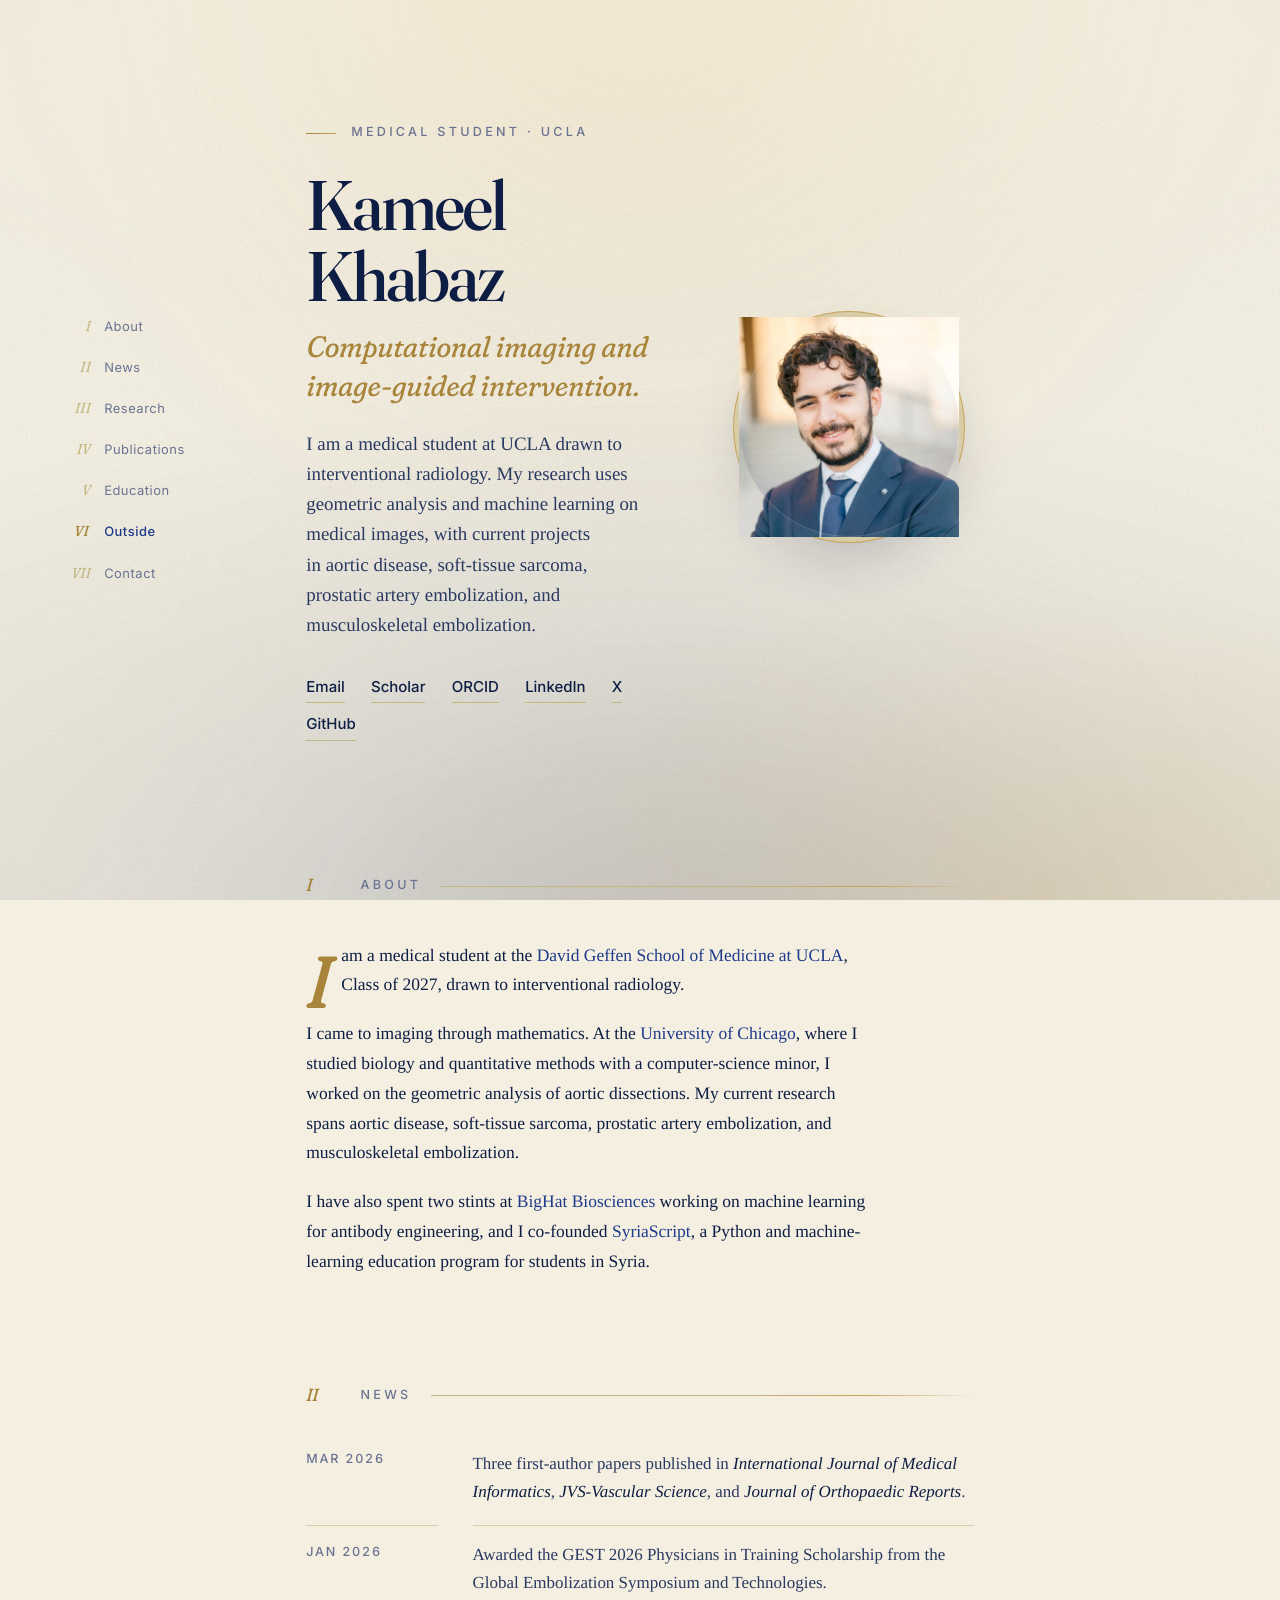
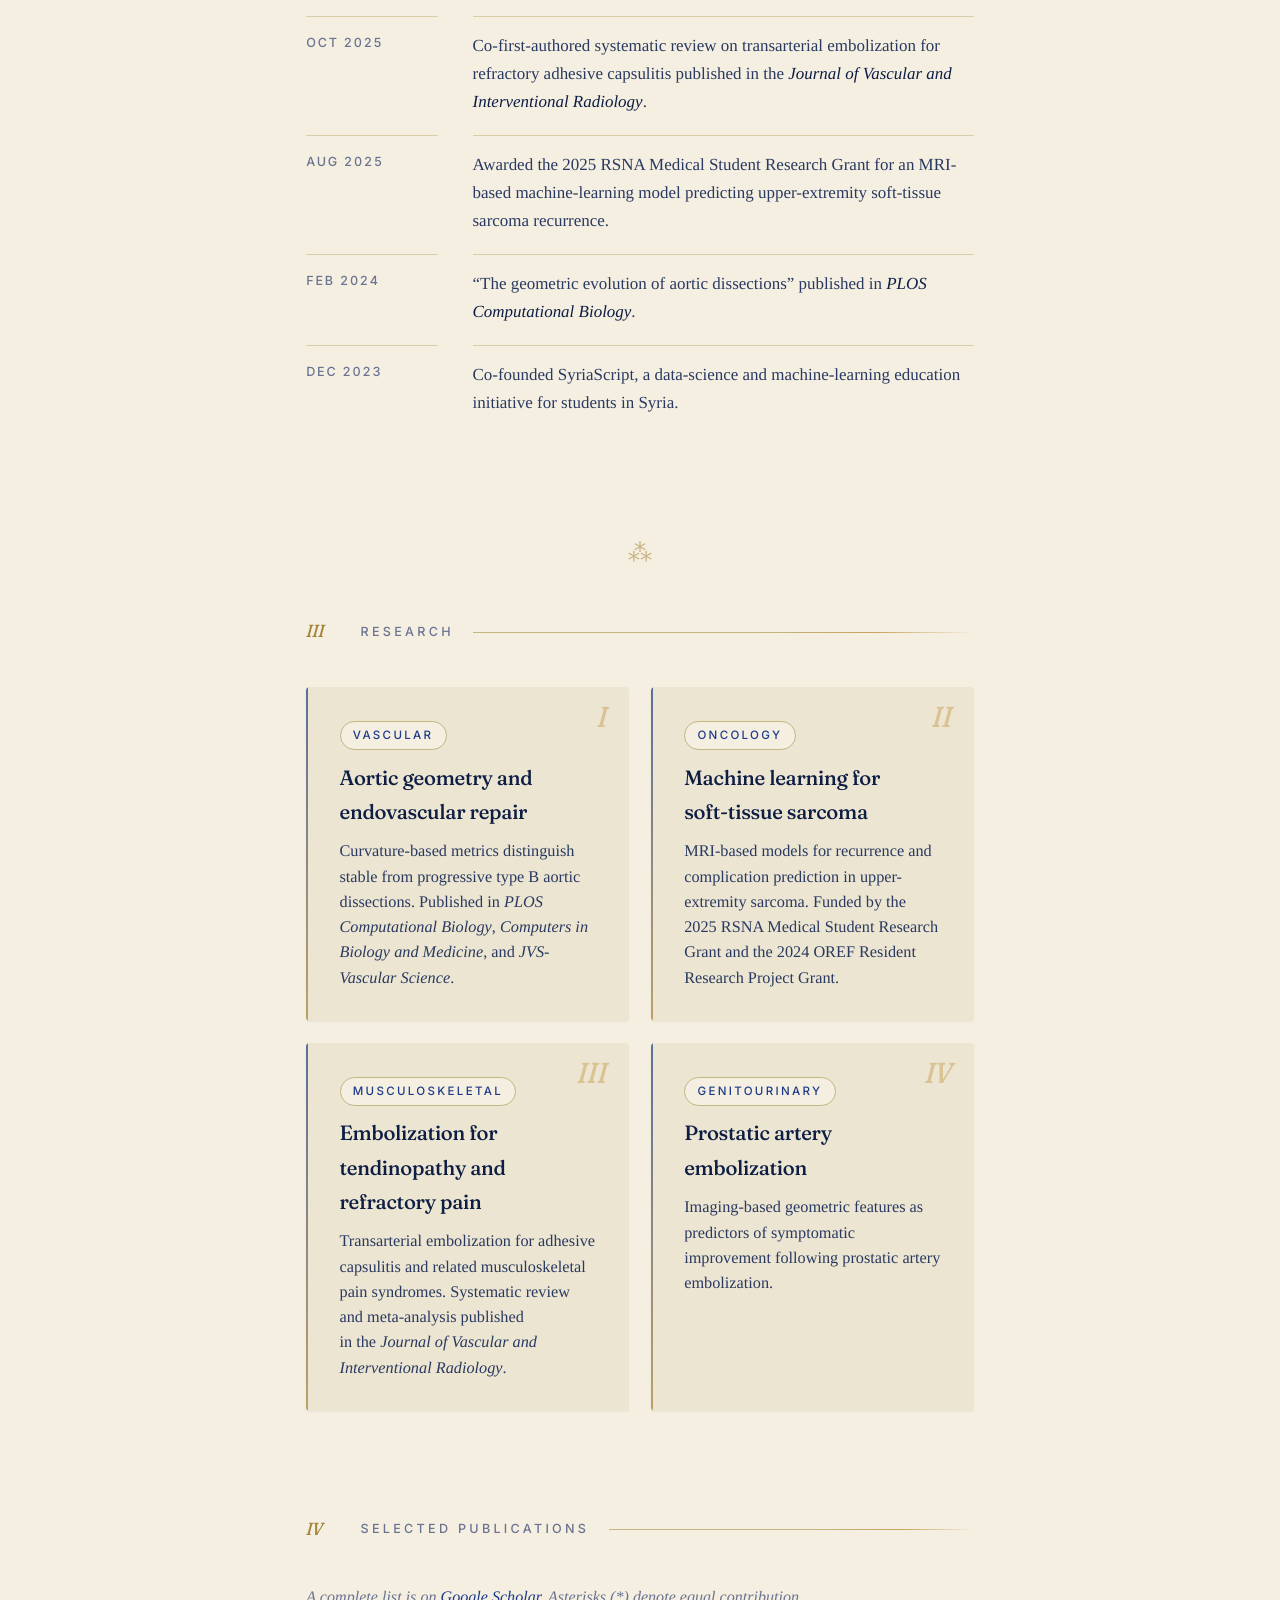
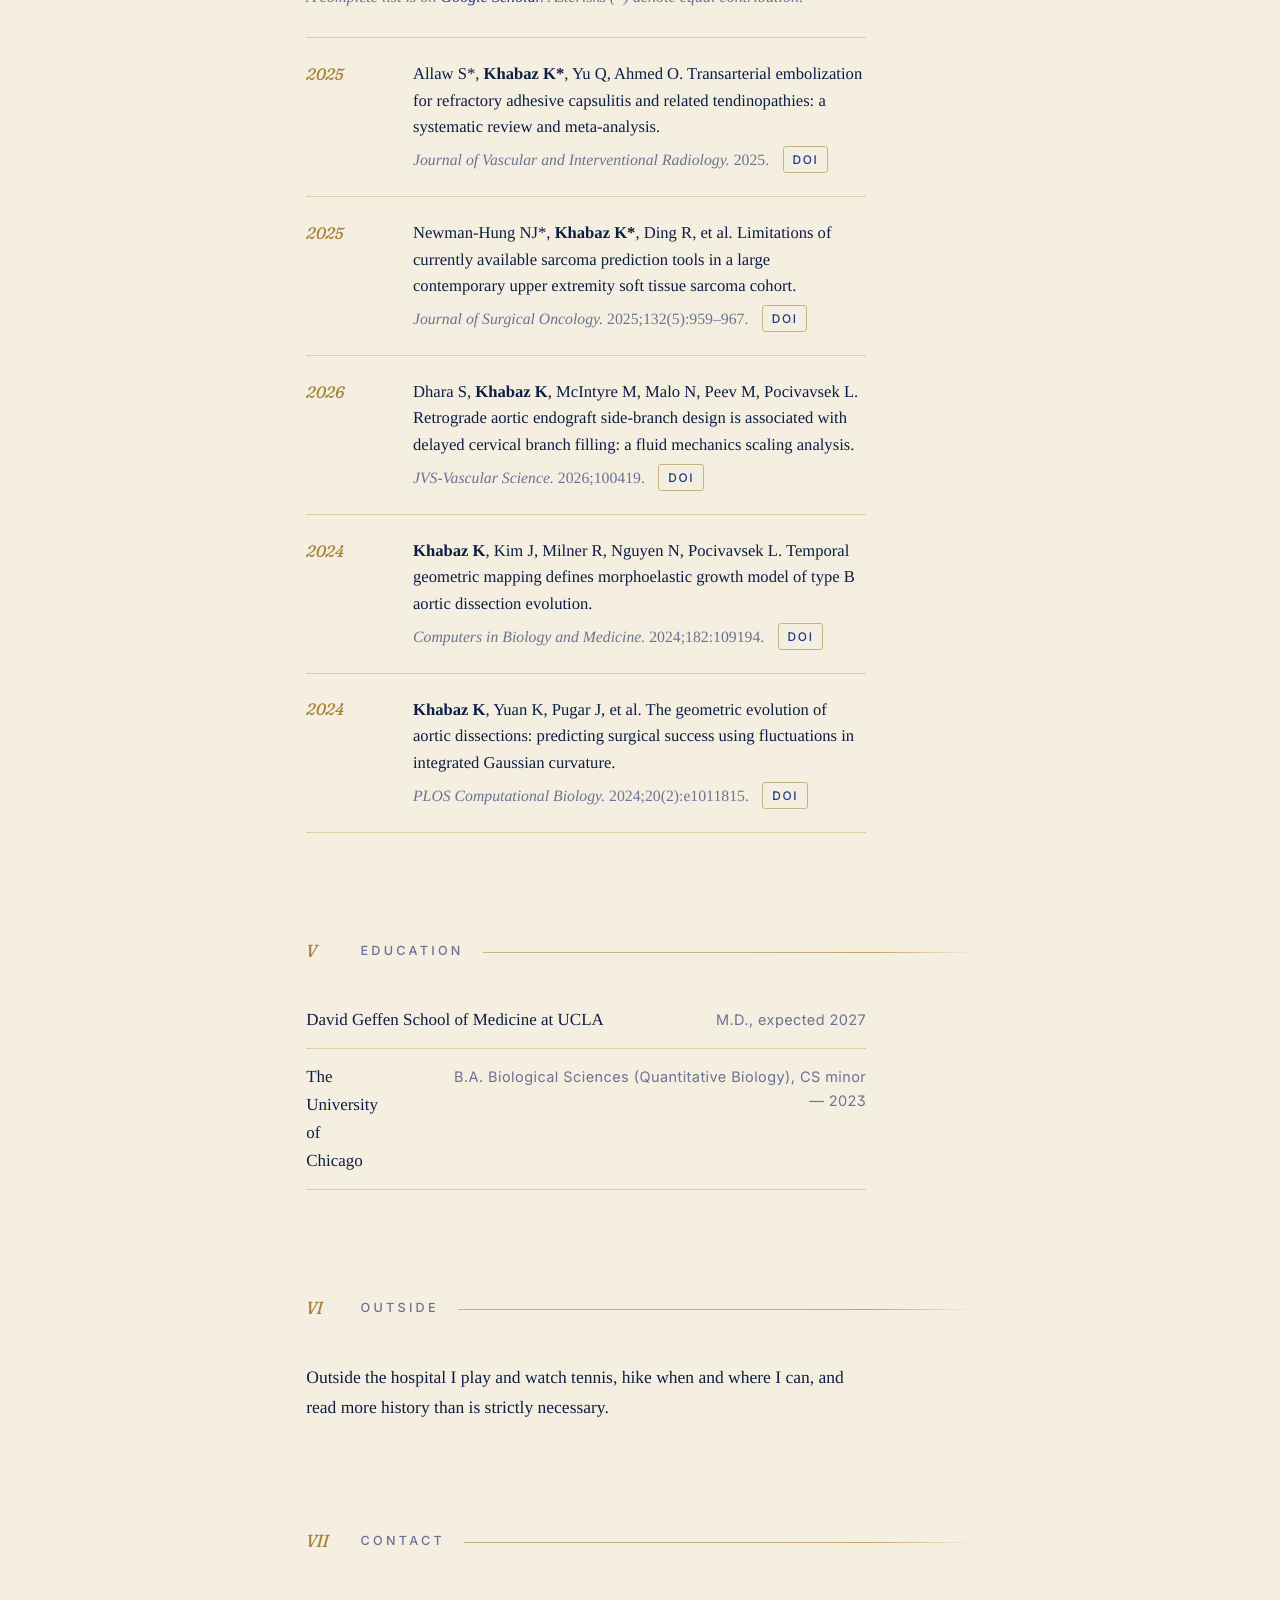
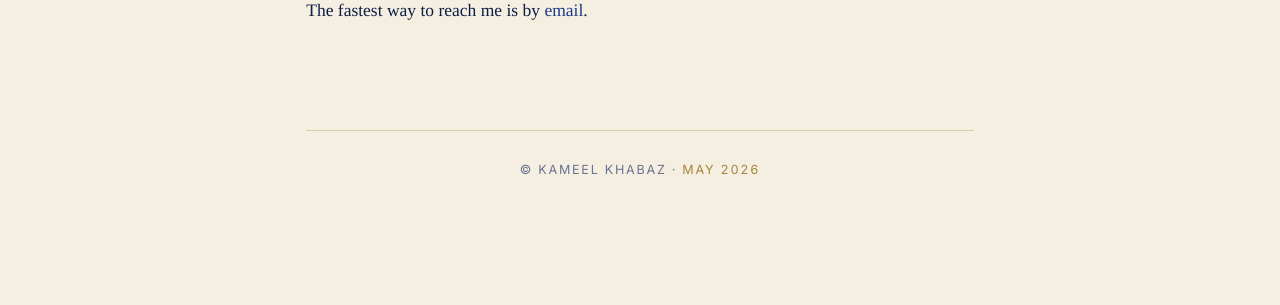
==== index.html @ 81e28696 "Build personal site (Oxford Manuscript) Replace template with a hand-built static site for kameelkha" ====
<!doctype html>
<html lang="en">
<head>
<meta charset="utf-8">
<meta name="viewport" content="width=device-width,initial-scale=1">
<title>Kameel Khabaz</title>
<meta name="description" content="Kameel Khabaz is a medical student at the David Geffen School of Medicine at UCLA, drawn to interventional radiology. His research uses computational imaging, machine learning, and geometric analysis with current projects in aortic disease, soft-tissue sarcoma, prostatic artery embolization, and musculoskeletal embolization.">
<meta name="author" content="Kameel Khabaz">
<meta name="keywords" content="Kameel Khabaz, UCLA medical student, interventional radiology, computational imaging, machine learning medicine, aortic dissection, soft tissue sarcoma, prostatic artery embolization, David Geffen School of Medicine, University of Chicago, Pocivavsek, RSNA grant, Goldwater Scholar, SyriaScript">
<link rel="canonical" href="https://kameelkhabaz.github.io/">
<meta name="robots" content="index,follow,max-image-preview:large">
<meta name="googlebot" content="index,follow,max-image-preview:large,max-snippet:-1">
<meta name="theme-color" content="#f4efe1" media="(prefers-color-scheme: light)">
<meta name="theme-color" content="#0a1226" media="(prefers-color-scheme: dark)">

<meta property="og:type" content="profile">
<meta property="og:title" content="Kameel Khabaz">
<meta property="og:description" content="Medical student at UCLA David Geffen School of Medicine. Computational imaging, interventional radiology, and machine learning.">
<meta property="og:url" content="https://kameelkhabaz.github.io/">
<meta property="og:image" content="https://kameelkhabaz.github.io/profile.jpg">
<meta property="og:image:width" content="1000">
<meta property="og:image:height" content="1000">
<meta property="og:image:alt" content="Portrait of Kameel Khabaz">
<meta property="og:site_name" content="Kameel Khabaz">
<meta property="og:locale" content="en_US">
<meta property="profile:first_name" content="Kameel">
<meta property="profile:last_name" content="Khabaz">
<meta property="profile:username" content="kameelkhabaz">

<meta name="twitter:card" content="summary_large_image">
<meta name="twitter:title" content="Kameel Khabaz">
<meta name="twitter:description" content="Medical student at UCLA. Computational imaging, interventional radiology, machine learning.">
<meta name="twitter:image" content="https://kameelkhabaz.github.io/profile.jpg">

<link rel="icon" type="image/svg+xml" href="favicon.svg">
<link rel="preconnect" href="https://fonts.googleapis.com">
<link rel="preconnect" href="https://fonts.gstatic.com" crossorigin>
<link rel="preload" as="image" href="profile.webp" type="image/webp" fetchpriority="high">
<link rel="preload" as="style" href="https://fonts.googleapis.com/css2?family=Fraunces:ital,opsz,wght,SOFT@0,9..144,400..600,0..100;1,9..144,400..600,0..100&family=Inter:wght@400;500;600&display=swap">
<link rel="stylesheet" href="https://fonts.googleapis.com/css2?family=Fraunces:ital,opsz,wght,SOFT@0,9..144,400..600,0..100;1,9..144,400..600,0..100&family=Inter:wght@400;500;600&display=swap">
<link rel="stylesheet" href="style.css">

<script type="application/ld+json">
{
  "@context": "https://schema.org",
  "@graph": [
    {
      "@type": "WebSite",
      "@id": "https://kameelkhabaz.github.io/#website",
      "url": "https://kameelkhabaz.github.io/",
      "name": "Kameel Khabaz",
      "description": "Personal website of Kameel Khabaz",
      "inLanguage": "en-US",
      "publisher": { "@id": "https://kameelkhabaz.github.io/#person" }
    },
    {
      "@type": "WebPage",
      "@id": "https://kameelkhabaz.github.io/#webpage",
      "url": "https://kameelkhabaz.github.io/",
      "name": "Kameel Khabaz",
      "isPartOf": { "@id": "https://kameelkhabaz.github.io/#website" },
      "about": { "@id": "https://kameelkhabaz.github.io/#person" },
      "primaryImageOfPage": "https://kameelkhabaz.github.io/profile.jpg",
      "datePublished": "2026-05-07",
      "dateModified": "2026-05-07",
      "inLanguage": "en-US"
    },
    {
      "@type": "Person",
      "@id": "https://kameelkhabaz.github.io/#person",
      "name": "Kameel Khabaz",
      "givenName": "Kameel",
      "familyName": "Khabaz",
      "url": "https://kameelkhabaz.github.io/",
      "mainEntityOfPage": { "@id": "https://kameelkhabaz.github.io/#webpage" },
      "image": {
        "@type": "ImageObject",
        "url": "https://kameelkhabaz.github.io/profile.jpg",
        "width": 1000,
        "height": 1000
      },
      "email": "mailto:khabazkameel@gmail.com",
      "jobTitle": "Medical Student",
      "description": "Medical student at the David Geffen School of Medicine at UCLA, drawn to interventional radiology. Research in computational imaging, machine learning, and geometric analysis across aortic disease, soft-tissue sarcoma, prostatic artery embolization, and musculoskeletal embolization.",
      "alumniOf": [
        { "@type": "CollegeOrUniversity", "name": "The University of Chicago", "sameAs": "https://www.uchicago.edu/" }
      ],
      "affiliation": {
        "@type": "CollegeOrUniversity",
        "name": "David Geffen School of Medicine at UCLA",
        "sameAs": "https://medschool.ucla.edu/"
      },
      "worksFor": {
        "@type": "CollegeOrUniversity",
        "name": "David Geffen School of Medicine at UCLA"
      },
      "award": [
        "Goldwater Scholarship (2022)",
        "Stamps Scholarship (2021)",
        "RSNA Medical Student Research Grant (2025)",
        "GEST Physicians in Training Scholarship (2026)",
        "Society for Vascular Surgery Student Research Fellowship (2021)",
        "USA Biology Olympiad National Finalist (2019)"
      ],
      "knowsAbout": [
        "Interventional Radiology",
        "Diagnostic Radiology",
        "Computational Imaging",
        "Medical Image Analysis",
        "Machine Learning",
        "Deep Learning",
        "Aortic Disease",
        "Type B Aortic Dissection",
        "Endovascular Aortic Repair",
        "Thoracic Endovascular Aortic Repair (TEVAR)",
        "Soft Tissue Sarcoma",
        "Prostatic Artery Embolization",
        "Geometric Analysis",
        "Gaussian Curvature",
        "Vascular Surgery"
      ],
      "sameAs": [
        "https://github.com/kameelkhabaz",
        "https://scholar.google.com/citations?user=iheLPGQAAAAJ",
        "https://orcid.org/0000-0002-3164-6133",
        "https://www.linkedin.com/in/kameelkhabaz",
        "https://x.com/KameelKhabaz",
        "https://www.researchgate.net/profile/Kameel-Khabaz",
        "https://www.8vc.com/fellows/kameel-khabaz",
        "https://www.ncbi.nlm.nih.gov/myncbi/kameel.khabaz.1/bibliography/public/"
      ]
    },
    {
      "@type": "ScholarlyArticle",
      "headline": "The geometric evolution of aortic dissections: predicting surgical success using fluctuations in integrated Gaussian curvature",
      "author": { "@id": "https://kameelkhabaz.github.io/#person" },
      "datePublished": "2024-02",
      "isPartOf": { "@type": "Periodical", "name": "PLOS Computational Biology", "issn": "1553-7358" },
      "identifier": "10.1371/journal.pcbi.1011815",
      "url": "https://doi.org/10.1371/journal.pcbi.1011815",
      "inLanguage": "en"
    },
    {
      "@type": "ScholarlyArticle",
      "headline": "Temporal geometric mapping defines morphoelastic growth model of type B aortic dissection evolution",
      "author": { "@id": "https://kameelkhabaz.github.io/#person" },
      "datePublished": "2024",
      "isPartOf": { "@type": "Periodical", "name": "Computers in Biology and Medicine", "issn": "0010-4825" },
      "identifier": "10.1016/j.compbiomed.2024.109194",
      "url": "https://doi.org/10.1016/j.compbiomed.2024.109194",
      "inLanguage": "en"
    },
    {
      "@type": "ScholarlyArticle",
      "headline": "Assessment of artificial intelligence chatbot responses to common patient questions on bone sarcoma",
      "author": { "@id": "https://kameelkhabaz.github.io/#person" },
      "datePublished": "2024",
      "isPartOf": { "@type": "Periodical", "name": "Journal of Surgical Oncology", "issn": "0022-4790" },
      "identifier": "10.1002/jso.27966",
      "url": "https://doi.org/10.1002/jso.27966",
      "inLanguage": "en"
    },
    {
      "@type": "ScholarlyArticle",
      "headline": "Transarterial embolization for refractory adhesive capsulitis and related tendinopathies: a systematic review and meta-analysis",
      "author": { "@id": "https://kameelkhabaz.github.io/#person" },
      "datePublished": "2025",
      "isPartOf": { "@type": "Periodical", "name": "Journal of Vascular and Interventional Radiology", "issn": "1051-0443" },
      "identifier": "10.1016/j.jvir.2025.10.027",
      "url": "https://doi.org/10.1016/j.jvir.2025.10.027",
      "inLanguage": "en"
    },
    {
      "@type": "ScholarlyArticle",
      "headline": "Retrograde aortic endograft side-branch design is associated with delayed cervical branch filling: a fluid mechanics scaling analysis",
      "author": { "@id": "https://kameelkhabaz.github.io/#person" },
      "datePublished": "2026",
      "isPartOf": { "@type": "Periodical", "name": "JVS-Vascular Science", "issn": "2666-3503" },
      "identifier": "10.1016/j.jvssci.2026.100419",
      "url": "https://doi.org/10.1016/j.jvssci.2026.100419",
      "inLanguage": "en"
    },
    {
      "@type": "ScholarlyArticle",
      "headline": "Computational analysis of endovascular aortic repair proximal seal zone preservation with endoanchors",
      "author": { "@id": "https://kameelkhabaz.github.io/#person" },
      "datePublished": "2021",
      "isPartOf": { "@type": "Periodical", "name": "JVS-Vascular Science", "issn": "2666-3503" },
      "identifier": "10.1016/j.jvssci.2021.06.001",
      "url": "https://doi.org/10.1016/j.jvssci.2021.06.001",
      "inLanguage": "en"
    },
    {
      "@type": "Organization",
      "@id": "https://syriascript.org/#org",
      "name": "SyriaScript",
      "url": "https://syriascript.org/",
      "description": "Python and machine-learning education program for students in Syria and conflict-affected regions",
      "founder": { "@id": "https://kameelkhabaz.github.io/#person" }
    },
    {
      "@type": "Organization",
      "@id": "https://www.bighatbio.com/#org",
      "name": "BigHat Biosciences",
      "url": "https://www.bighatbio.com/",
      "description": "AI-native antibody engineering company"
    }
  ]
}
</script>

<script type="application/ld+json">
{
  "@context": "https://schema.org",
  "@type": "BreadcrumbList",
  "itemListElement": [
    { "@type": "ListItem", "position": 1, "name": "About",         "item": "https://kameelkhabaz.github.io/#about" },
    { "@type": "ListItem", "position": 2, "name": "News",          "item": "https://kameelkhabaz.github.io/#news" },
    { "@type": "ListItem", "position": 3, "name": "Research",      "item": "https://kameelkhabaz.github.io/#research" },
    { "@type": "ListItem", "position": 4, "name": "Currently",     "item": "https://kameelkhabaz.github.io/#currently" },
    { "@type": "ListItem", "position": 5, "name": "Publications",  "item": "https://kameelkhabaz.github.io/#publications" },
    { "@type": "ListItem", "position": 6, "name": "Education",     "item": "https://kameelkhabaz.github.io/#education" },
    { "@type": "ListItem", "position": 7, "name": "Contact",       "item": "https://kameelkhabaz.github.io/#contact" }
  ]
}
</script>
</head>
<body>

<div class="ambient" aria-hidden="true">
  <div class="blob b1"></div>
  <div class="blob b2"></div>
</div>

<div class="dust" aria-hidden="true">
  <span></span><span></span><span></span><span></span><span></span>
  <span></span><span></span><span></span><span></span><span></span>
  <span></span><span></span><span></span><span></span><span></span>
  <span></span><span></span><span></span><span></span><span></span>
  <span></span><span></span>
</div>


<aside class="toc" aria-label="Section navigation">
  <ol>
    <li><a href="#about" data-target="about">About</a></li>
    <li><a href="#news" data-target="news">News</a></li>
    <li><a href="#research" data-target="research">Research</a></li>
    <li><a href="#publications" data-target="publications">Publications</a></li>
    <li><a href="#education" data-target="education">Education</a></li>
    <li><a href="#outside" data-target="outside">Outside</a></li>
    <li><a href="#contact" data-target="contact">Contact</a></li>
  </ol>
</aside>

<div class="page">

<main>

<header class="hero">
  <div class="hero-text">
    <p class="kicker">Medical Student · UCLA</p>
    <h1>Kameel Khabaz<span class="h1-soft">Computational imaging and image-guided intervention.</span></h1>
    <p class="lede">I am a medical student at UCLA drawn to interventional radiology. My research uses geometric analysis and machine learning on medical images, with current projects in aortic disease, soft-tissue sarcoma, prostatic artery embolization, and musculoskeletal embolization.</p>
    <nav class="links" aria-label="Profiles">
      <a href="mailto:khabazkameel@gmail.com">Email</a>
      <a href="https://scholar.google.com/citations?user=iheLPGQAAAAJ" rel="me">Scholar</a>
      <a href="https://orcid.org/0000-0002-3164-6133" rel="me">ORCID</a>
      <a href="https://www.linkedin.com/in/kameelkhabaz" rel="me">LinkedIn</a>
      <a href="https://x.com/KameelKhabaz" rel="me">X</a>
      <a href="https://github.com/kameelkhabaz" rel="me">GitHub</a>
    </nav>
  </div>
  <figure class="hero-photo">
    <span class="photo-frame">
      <picture>
        <source srcset="profile.webp" type="image/webp">
        <img src="profile.jpg" alt="Portrait of Kameel Khabaz" width="1000" height="1000" loading="eager" fetchpriority="high">
      </picture>
    </span>
  </figure>
</header>

<section id="about" class="reveal">
<h2><span>About</span></h2>
<p>I am a medical student at the <a href="https://medschool.ucla.edu/">David Geffen School of Medicine at UCLA</a>, Class of 2027, drawn to interventional radiology.</p>
<p>I came to imaging through mathematics. At the <a href="https://www.uchicago.edu/">University of Chicago</a>, where I studied biology and quantitative methods with a computer-science minor, I worked on the geometric analysis of aortic dissections. My current research spans aortic disease, soft-tissue sarcoma, prostatic artery embolization, and musculoskeletal embolization.</p>
<p>I have also spent two stints at <a href="https://www.bighatbio.com/">BigHat Biosciences</a> working on machine learning for antibody engineering, and I co-founded <a href="https://syriascript.org">SyriaScript</a>, a Python and machine-learning education program for students in Syria.</p>
</section>

<!-- EDIT: NEWS — newest at top. Format: <dt>Mon YYYY</dt><dd>Item.</dd> -->
<section id="news" class="reveal">
<h2><span>News</span></h2>
<dl class="news">
  <dt><time datetime="2026-03">Mar 2026</time></dt><dd>Three first-author papers published in <em>International Journal of Medical Informatics</em>, <em>JVS-Vascular Science</em>, and <em>Journal of Orthopaedic Reports</em>.</dd>
  <dt><time datetime="2026-01">Jan 2026</time></dt><dd>Awarded the GEST 2026 Physicians in Training Scholarship from the Global Embolization Symposium and Technologies.</dd>
  <dt><time datetime="2025-10">Oct 2025</time></dt><dd>Co-first-authored systematic review on transarterial embolization for refractory adhesive capsulitis published in the <em>Journal of Vascular and Interventional Radiology</em>.</dd>
  <dt><time datetime="2025-08">Aug 2025</time></dt><dd>Awarded the 2025 RSNA Medical Student Research Grant for an MRI-based machine-learning model predicting upper-extremity soft-tissue sarcoma recurrence.</dd>
  <dt><time datetime="2024-02">Feb 2024</time></dt><dd>&ldquo;The geometric evolution of aortic dissections&rdquo; published in <em>PLOS Computational Biology</em>.</dd>
  <dt><time datetime="2023-12">Dec 2023</time></dt><dd>Co-founded SyriaScript, a data-science and machine-learning education initiative for students in Syria.</dd>
</dl>
</section>

<div class="asterism" aria-hidden="true">⁂</div>

<section id="research" class="reveal">
<h2><span>Research</span></h2>
<div class="threads">
  <article>
    <span class="thread-mark">I</span>
    <span class="thread-tag">Vascular</span>
    <h3>Aortic geometry and endovascular repair</h3>
    <p>Curvature-based metrics distinguish stable from progressive type B aortic dissections. Published in <em>PLOS Computational Biology</em>, <em>Computers in Biology and Medicine</em>, and <em>JVS-Vascular Science</em>.</p>
  </article>
  <article>
    <span class="thread-mark">II</span>
    <span class="thread-tag">Oncology</span>
    <h3>Machine learning for soft-tissue sarcoma</h3>
    <p>MRI-based models for recurrence and complication prediction in upper-extremity sarcoma. Funded by the 2025 RSNA Medical Student Research Grant and the 2024 OREF Resident Research Project Grant.</p>
  </article>
  <article>
    <span class="thread-mark">III</span>
    <span class="thread-tag">Musculoskeletal</span>
    <h3>Embolization for tendinopathy and refractory pain</h3>
    <p>Transarterial embolization for adhesive capsulitis and related musculoskeletal pain syndromes. Systematic review and meta-analysis published in the <em>Journal of Vascular and Interventional Radiology</em>.</p>
  </article>
  <article>
    <span class="thread-mark">IV</span>
    <span class="thread-tag">Genitourinary</span>
    <h3>Prostatic artery embolization</h3>
    <p>Imaging-based geometric features as predictors of symptomatic improvement following prostatic artery embolization.</p>
  </article>
</div>
</section>

<section id="publications" class="reveal">
<h2><span>Selected publications</span></h2>
<p class="meta">A complete list is on <a href="https://scholar.google.com/citations?user=iheLPGQAAAAJ">Google Scholar</a>. Asterisks (*) denote equal contribution.</p>

<ol class="pubs">
  <li><div class="pub-year">2025</div><div class="pub-body"><span class="pub-title">Allaw S*, <strong>Khabaz K*</strong>, Yu Q, Ahmed O. Transarterial embolization for refractory adhesive capsulitis and related tendinopathies: a systematic review and meta-analysis.</span><span class="pub-venue"><em>Journal of Vascular and Interventional Radiology.</em> 2025. <a href="https://doi.org/10.1016/j.jvir.2025.10.027">doi</a></span></div></li>
  <li><div class="pub-year">2025</div><div class="pub-body"><span class="pub-title">Newman-Hung NJ*, <strong>Khabaz K*</strong>, Ding R, et al. Limitations of currently available sarcoma prediction tools in a large contemporary upper extremity soft tissue sarcoma cohort.</span><span class="pub-venue"><em>Journal of Surgical Oncology.</em> 2025;132(5):959–967. <a href="https://doi.org/10.1002/jso.70043">doi</a></span></div></li>
  <li><div class="pub-year">2026</div><div class="pub-body"><span class="pub-title">Dhara S, <strong>Khabaz K</strong>, McIntyre M, Malo N, Peev M, Pocivavsek L. Retrograde aortic endograft side-branch design is associated with delayed cervical branch filling: a fluid mechanics scaling analysis.</span><span class="pub-venue"><em>JVS-Vascular Science.</em> 2026;100419. <a href="https://doi.org/10.1016/j.jvssci.2026.100419">doi</a></span></div></li>
  <li><div class="pub-year">2024</div><div class="pub-body"><span class="pub-title"><strong>Khabaz K</strong>, Kim J, Milner R, Nguyen N, Pocivavsek L. Temporal geometric mapping defines morphoelastic growth model of type B aortic dissection evolution.</span><span class="pub-venue"><em>Computers in Biology and Medicine.</em> 2024;182:109194. <a href="https://doi.org/10.1016/j.compbiomed.2024.109194">doi</a></span></div></li>
  <li><div class="pub-year">2024</div><div class="pub-body"><span class="pub-title"><strong>Khabaz K</strong>, Yuan K, Pugar J, et al. The geometric evolution of aortic dissections: predicting surgical success using fluctuations in integrated Gaussian curvature.</span><span class="pub-venue"><em>PLOS Computational Biology.</em> 2024;20(2):e1011815. <a href="https://doi.org/10.1371/journal.pcbi.1011815">doi</a></span></div></li>
</ol>
</section>

<section id="education" class="reveal">
<h2><span>Education</span></h2>
<ul class="cv">
  <li><span class="cv-where">David Geffen School of Medicine at UCLA</span><span class="cv-what">M.D., expected 2027</span></li>
  <li><span class="cv-where">The University of Chicago</span><span class="cv-what">B.A. Biological Sciences (Quantitative Biology), CS minor — 2023</span></li>
</ul>
</section>

<section id="outside" class="reveal">
<h2><span>Outside</span></h2>
<p>Outside the hospital I play and watch tennis, hike when and where I can, and read more history than is strictly necessary.</p>
</section>

<section id="contact" class="reveal">
<h2><span>Contact</span></h2>
<address>The fastest way to reach me is by <a href="mailto:khabazkameel@gmail.com">email</a>.</address>
</section>

<footer>
<p>© Kameel Khabaz · <time datetime="2026-05-07">May 2026</time></p>
</footer>

</main>
</div>

<script>
// Reveal on scroll
(function() {
  if (!('IntersectionObserver' in window)) {
    document.querySelectorAll('.reveal').forEach(el => el.classList.add('is-visible'));
    return;
  }
  const obs = new IntersectionObserver((entries) => {
    entries.forEach(e => {
      if (e.isIntersecting) {
        e.target.classList.add('is-visible');
        obs.unobserve(e.target);
      }
    });
  }, { rootMargin: '0px 0px -8% 0px', threshold: 0.05 });
  document.querySelectorAll('.reveal').forEach(el => obs.observe(el));
})();

// Active section highlight in TOC
(function() {
  if (!('IntersectionObserver' in window)) return;
  const links = document.querySelectorAll('.toc a');
  const map = {};
  links.forEach(l => map[l.dataset.target] = l);
  const obs = new IntersectionObserver((entries) => {
    entries.forEach(e => {
      const link = map[e.target.id];
      if (!link) return;
      if (e.isIntersecting) {
        links.forEach(l => l.classList.remove('is-active'));
        link.classList.add('is-active');
      }
    });
  }, { rootMargin: '-40% 0px -55% 0px', threshold: 0 });
  document.querySelectorAll('main section[id]').forEach(s => obs.observe(s));
})();

</script>

</body>
</html>
---- style.css ----
/* =========================================================
   Kameel Khabaz — kameelkhabaz.github.io
   Palette: Oxford Manuscript (vellum + Oxford navy + manuscript gold)
   ========================================================= */

/* ---------- Tokens ---------- */

:root {
  /* Spacing scale */
  --s-1: 0.25rem;
  --s-2: 0.5rem;
  --s-3: 0.75rem;
  --s-4: 1rem;
  --s-5: 1.5rem;
  --s-6: 2rem;
  --s-7: 3rem;
  --s-8: 4.5rem;
  --s-9: 6rem;

  /* Reading width */
  --measure: 64ch;

  /* Surfaces */
  --bg: #f4efe1;
  --bg-tint: #ebe5d1;
  --bg-deep: #e1dabe;

  /* Ink */
  --fg: #0d1d44;
  --fg-soft: #2a3961;
  --muted: #6b7392;

  /* Rules and accents */
  --rule: #d8cea8;
  --rule-strong: #c2b681;
  --accent: #1e3a8a;
  --accent-gold: #a8853b;
  --accent-gold-soft: #c9a35a;

  /* Shadows */
  --shadow-sm: 0 1px 2px rgba(13, 29, 68, 0.05);
  --shadow-md: 0 1px 2px rgba(13, 29, 68, 0.06), 0 8px 24px -6px rgba(13, 29, 68, 0.12);
  --shadow-lg: 0 1px 2px rgba(13, 29, 68, 0.08), 0 24px 60px -12px rgba(13, 29, 68, 0.20);

  /* Layout */
  --max: 720px;

  /* Typefaces */
  --serif: ui-serif, "Iowan Old Style", "Charter", "Source Serif 4", Georgia, serif;
  --display: "Fraunces", ui-serif, "Iowan Old Style", Georgia, serif;
  --sans: "Inter", ui-sans-serif, -apple-system, "Segoe UI", Helvetica, Arial, sans-serif;

  /* Motion */
  --ease: cubic-bezier(0.2, 0.8, 0.2, 1);
}

@media (prefers-color-scheme: dark) {
  :root {
    --bg: #0a1226;
    --bg-tint: #11193a;
    --bg-deep: #182250;
    --fg: #ece6d2;
    --fg-soft: #c5bea4;
    --muted: #8c97b8;
    --rule: #243366;
    --rule-strong: #324782;
    --accent: #8aaaff;
    --accent-gold: #d4b878;
    --accent-gold-soft: #b89858;
    --shadow-md: 0 1px 2px rgba(0, 0, 0, 0.3), 0 16px 40px -10px rgba(0, 0, 0, 0.55);
    --shadow-lg: 0 1px 2px rgba(0, 0, 0, 0.4), 0 32px 80px -16px rgba(0, 0, 0, 0.75);
  }
}

/* ---------- Base ---------- */

* { box-sizing: border-box; }

html {
  font-size: 17.5px;
  -webkit-text-size-adjust: 100%;
  scroll-behavior: smooth;
  accent-color: var(--accent);
  scrollbar-color: var(--rule-strong) var(--bg);
  scrollbar-width: thin;
}
::-webkit-scrollbar { width: 10px; height: 10px; }
::-webkit-scrollbar-track { background: var(--bg); }
::-webkit-scrollbar-thumb {
  background: var(--rule-strong);
  border: 2px solid var(--bg);
  border-radius: 999px;
  transition: background 200ms ease;
}
::-webkit-scrollbar-thumb:hover { background: var(--accent-gold-soft); }

body {
  margin: 0;
  background: var(--bg);
  color: var(--fg);
  font-family: var(--serif);
  line-height: 1.65;
  font-feature-settings: "kern", "liga", "onum", "pnum", "calt", "ss01";
  text-rendering: geometricPrecision;
  -webkit-font-smoothing: antialiased;
  -moz-osx-font-smoothing: grayscale;
  min-height: 100vh;
  position: relative;
  overflow-x: hidden;
  hyphens: auto;
  -webkit-hyphens: auto;
}

h1, h2, h3 { text-wrap: balance; }
p, dd, li { text-wrap: pretty; }
address { font-style: normal; }

p { margin: 0 0 1.1rem; }
p:last-child { margin-bottom: 0; }

a {
  color: var(--accent);
  text-decoration: none;
  background-image: linear-gradient(var(--accent-gold), var(--accent-gold));
  background-size: 0% 1px;
  background-repeat: no-repeat;
  background-position: 0 100%;
  transition: background-size 280ms var(--ease), color 220ms ease;
}
a:hover { background-size: 100% 1px; color: var(--accent-gold); }
a:focus-visible {
  outline: 2px solid var(--accent-gold);
  outline-offset: 4px;
  border-radius: 2px;
  background-size: 100% 1px;
}

::selection { background: var(--accent); color: var(--bg); }

/* ---------- Background layers ---------- */

/* Paper-grain noise */
body::before {
  content: "";
  position: fixed;
  inset: 0;
  pointer-events: none;
  z-index: 0;
  background-image: url("data:image/svg+xml,%3Csvg viewBox='0 0 400 400' xmlns='http://www.w3.org/2000/svg'%3E%3Cfilter id='n'%3E%3CfeTurbulence type='fractalNoise' baseFrequency='0.85' numOctaves='2' seed='5'/%3E%3CfeColorMatrix values='0 0 0 0 0.05 0 0 0 0 0.11 0 0 0 0 0.27 0 0 0 0.07 0'/%3E%3C/filter%3E%3Crect width='100%25' height='100%25' filter='url(%23n)'/%3E%3C/svg%3E");
  opacity: 0.7;
  mix-blend-mode: multiply;
}
@media (prefers-color-scheme: dark) {
  body::before { mix-blend-mode: screen; opacity: 0.45; }
}

/* Two-blob ambient + layered vignette */
.ambient {
  position: fixed;
  inset: 0;
  pointer-events: none;
  z-index: 0;
  overflow: hidden;
}
.ambient::after {
  content: "";
  position: absolute;
  inset: 0;
  background:
    radial-gradient(ellipse 100% 65% at 50% -5%,  rgba(255, 244, 220, 0.45), transparent 70%),
    radial-gradient(ellipse 80% 50% at 80% 100%,  rgba(184, 140, 60, 0.18),  transparent 70%),
    radial-gradient(ellipse 130% 90% at 50% 105%, rgba(13, 29, 68, 0.12),    transparent 70%),
    radial-gradient(ellipse 120% 100% at 50% 50%, transparent 60%, rgba(13, 29, 68, 0.06) 100%);
}
@media (prefers-color-scheme: dark) {
  .ambient::after {
    background:
      radial-gradient(ellipse 100% 65% at 50% -5%,  rgba(168, 133, 59, 0.14), transparent 70%),
      radial-gradient(ellipse 80% 50% at 80% 100%,  rgba(120, 160, 255, 0.10), transparent 70%),
      radial-gradient(ellipse 130% 90% at 50% 105%, rgba(0, 0, 0, 0.50),       transparent 70%),
      radial-gradient(ellipse 120% 100% at 50% 50%, transparent 55%, rgba(0, 0, 0, 0.35) 100%);
  }
}

.ambient .blob {
  position: absolute;
  border-radius: 50%;
  filter: blur(120px);
  will-change: transform;
}
.ambient .b1 {
  width: 95vmax; height: 95vmax;
  top: -50vmax; left: 50%;
  margin-left: -47.5vmax;
  background: radial-gradient(circle, rgba(184, 140, 60, 0.15) 0%, transparent 60%);
  animation: drift-up 60s ease-in-out infinite alternate;
}
.ambient .b2 {
  width: 90vmax; height: 90vmax;
  bottom: -55vmax; left: 50%;
  margin-left: -45vmax;
  background: radial-gradient(circle, rgba(30, 58, 138, 0.10) 0%, transparent 65%);
  animation: drift-down 78s ease-in-out infinite alternate;
}
@media (prefers-color-scheme: dark) {
  .ambient .b1 { background: radial-gradient(circle, rgba(212, 184, 120, 0.16) 0%, transparent 62%); }
  .ambient .b2 { background: radial-gradient(circle, rgba(120, 160, 255, 0.16) 0%, transparent 65%); }
}
@keyframes drift-up   { to { transform: translate(-4vw,  3vh) scale(1.08); } }
@keyframes drift-down { to { transform: translate( 4vw, -2vh) scale(1.06); } }

/* Floating gold dust */
.dust {
  position: fixed;
  inset: 0;
  pointer-events: none;
  z-index: 1;
  overflow: hidden;
}
.dust span {
  position: absolute;
  display: block;
  width: 5px;
  height: 5px;
  border-radius: 50%;
  background: radial-gradient(circle, rgba(184, 140, 60, 0.95) 0%, rgba(184, 140, 60, 0.45) 35%, rgba(184, 140, 60, 0) 70%);
  box-shadow: 0 0 7px rgba(184, 140, 60, 0.4);
  animation: float-up linear infinite;
  opacity: 0;
}
@media (prefers-color-scheme: dark) {
  .dust span {
    background: radial-gradient(circle, rgba(255, 220, 150, 0.95) 0%, rgba(220, 180, 110, 0.5) 35%, transparent 70%);
    box-shadow: 0 0 9px rgba(255, 220, 150, 0.4);
  }
}
.dust span:nth-child(1)  { left:  3%; bottom: -10px; animation-duration: 38s; animation-delay:   0s; width: 6px; height: 6px; }
.dust span:nth-child(2)  { left:  9%; bottom: -10px; animation-duration: 52s; animation-delay:  -8s; }
.dust span:nth-child(3)  { left: 15%; bottom: -10px; animation-duration: 45s; animation-delay: -22s; width: 4px; height: 4px; }
.dust span:nth-child(4)  { left: 21%; bottom: -10px; animation-duration: 60s; animation-delay: -14s; width: 8px; height: 8px; }
.dust span:nth-child(5)  { left: 27%; bottom: -10px; animation-duration: 42s; animation-delay: -30s; width: 7px; height: 7px; }
.dust span:nth-child(6)  { left: 33%; bottom: -10px; animation-duration: 55s; animation-delay:  -5s; }
.dust span:nth-child(7)  { left: 39%; bottom: -10px; animation-duration: 48s; animation-delay: -18s; width: 4px; height: 4px; }
.dust span:nth-child(8)  { left: 45%; bottom: -10px; animation-duration: 65s; animation-delay: -25s; width: 7px; height: 7px; }
.dust span:nth-child(9)  { left: 51%; bottom: -10px; animation-duration: 40s; animation-delay: -10s; width: 6px; height: 6px; }
.dust span:nth-child(10) { left: 57%; bottom: -10px; animation-duration: 58s; animation-delay: -35s; }
.dust span:nth-child(11) { left: 63%; bottom: -10px; animation-duration: 50s; animation-delay:  -2s; width: 4px; height: 4px; }
.dust span:nth-child(12) { left: 69%; bottom: -10px; animation-duration: 44s; animation-delay: -19s; width: 8px; height: 8px; }
.dust span:nth-child(13) { left: 75%; bottom: -10px; animation-duration: 36s; animation-delay: -28s; width: 5px; height: 5px; }
.dust span:nth-child(14) { left: 81%; bottom: -10px; animation-duration: 62s; animation-delay: -12s; width: 7px; height: 7px; }
.dust span:nth-child(15) { left: 87%; bottom: -10px; animation-duration: 47s; animation-delay:  -7s; width: 4px; height: 4px; }
.dust span:nth-child(16) { left: 93%; bottom: -10px; animation-duration: 54s; animation-delay: -33s; }
.dust span:nth-child(17) { left: 18%; bottom: -10px; animation-duration: 70s; animation-delay: -40s; width: 9px; height: 9px; }
.dust span:nth-child(18) { left: 42%; bottom: -10px; animation-duration: 76s; animation-delay: -55s; width: 9px; height: 9px; }
.dust span:nth-child(19) { left: 66%; bottom: -10px; animation-duration: 82s; animation-delay: -20s; width: 9px; height: 9px; }
.dust span:nth-child(20) { left: 88%; bottom: -10px; animation-duration: 68s; animation-delay: -50s; width: 9px; height: 9px; }
.dust span:nth-child(21) { left: 36%; bottom: -10px; animation-duration: 90s; animation-delay: -45s; width:10px; height:10px; }
.dust span:nth-child(22) { left: 78%; bottom: -10px; animation-duration: 95s; animation-delay: -60s; width:10px; height:10px; }

@keyframes float-up {
  0%   { transform: translate(0, 0); opacity: 0; }
  10%  { opacity: 0.95; }
  50%  { transform: translate(30px, -50vh); opacity: 0.75; }
  92%  { opacity: 0.5; }
  100% { transform: translate(-20px, -110vh); opacity: 0; }
}

/* ---------- Layout ---------- */

.page {
  max-width: var(--max);
  margin: 0 auto;
  padding: 0 1.5rem;
  position: relative;
  z-index: 2;
}
main { padding: 6.5rem 0 7rem; counter-reset: section; }

section { margin-bottom: var(--s-9); scroll-margin-top: 3rem; }
section > p,
section > ul.cv,
section > ol.pubs,
section > dl,
section > address { max-width: var(--measure); }
section > p { line-height: 1.7; }

/* ---------- Sticky table of contents ---------- */

.toc {
  position: fixed;
  top: 50%;
  left: max(2rem, calc(50vw - var(--max)/2 - 12.5rem));
  transform: translateY(-50%);
  z-index: 5;
  font-family: var(--sans);
  font-size: 0.74rem;
  letter-spacing: 0.04em;
  display: none;
}
@media (min-width: 1120px) { .toc { display: block; } }
.toc ol {
  list-style: none;
  padding: 0;
  margin: 0;
  display: flex;
  flex-direction: column;
  gap: 0.7rem;
  counter-reset: toc;
}
.toc li { counter-increment: toc; }
.toc a {
  color: var(--muted);
  display: inline-flex;
  align-items: baseline;
  gap: 0.75rem;
  padding: 0.15rem 0;
  background-image: none;
  transition: color 220ms ease;
}
.toc a::before {
  content: counter(toc, upper-roman);
  font-family: var(--display);
  font-style: italic;
  font-size: 0.82rem;
  width: 1.7rem;
  text-align: right;
  color: var(--rule-strong);
  font-variation-settings: "opsz" 144, "SOFT" 100;
  transition: color 220ms ease, transform 280ms var(--ease);
}
.toc a:hover { color: var(--fg); }
.toc a:hover::before { color: var(--accent-gold); transform: translateX(-2px); }
.toc a.is-active { color: var(--accent); font-weight: 500; }
.toc a.is-active::before { color: var(--accent-gold); transform: translateX(-2px); }

/* ---------- Reveal-on-scroll ---------- */

.reveal {
  opacity: 0;
  transform: translateY(16px);
  transition: opacity 800ms var(--ease), transform 800ms var(--ease);
}
.reveal.is-visible { opacity: 1; transform: translateY(0); }

/* ---------- Hero ---------- */

.hero {
  display: grid;
  grid-template-columns: minmax(0, 1fr) 240px;
  gap: 3.5rem;
  align-items: center;
  margin-bottom: calc(var(--s-9) + var(--s-5));
  position: relative;
}

/* Cinematic staggered entrance */
.hero > div > *,
.hero-photo {
  opacity: 0;
  transform: translateY(10px);
  animation: rise 900ms var(--ease) forwards;
}
.hero .kicker { animation-delay:  80ms; }
.hero h1      { animation-delay: 200ms; }
.hero .lede   { animation-delay: 420ms; }
.hero .links  { animation-delay: 580ms; }
.hero-photo   { animation-delay: 280ms; }
@keyframes rise { to { opacity: 1; transform: translateY(0); } }

.hero-text { min-width: 0; }

.kicker {
  font-family: var(--sans);
  font-size: 0.72rem;
  font-weight: 500;
  text-transform: uppercase;
  letter-spacing: 0.26em;
  color: var(--muted);
  margin: 0 0 1.5rem;
  display: inline-flex;
  align-items: center;
  gap: 0.85rem;
  font-feature-settings: "kern", "tnum";
}
.kicker::before {
  content: "";
  width: 30px;
  height: 1px;
  background: linear-gradient(to right, var(--accent-gold), var(--accent-gold-soft));
  transform-origin: left center;
  animation: rule-grow 1.4s var(--ease) 0.2s both;
}
@keyframes rule-grow {
  from { transform: scaleX(0); opacity: 0; }
  to   { transform: scaleX(1); opacity: 1; }
}

h1 {
  font-family: var(--display);
  font-weight: 500;
  font-size: clamp(2.6rem, 6.2vw, 4rem);
  line-height: 1.02;
  letter-spacing: -0.028em;
  margin: 0 0 1.3rem;
  color: var(--fg);
  font-variation-settings: "opsz" 144, "SOFT" 20;
}
.h1-soft {
  display: block;
  font-style: italic;
  font-weight: 400;
  font-size: 0.42em;
  color: var(--accent-gold);
  font-variation-settings: "opsz" 60, "SOFT" 100;
  letter-spacing: -0.005em;
  line-height: 1.35;
  margin-top: 0.85rem;
  max-width: 24em;
}

.lede {
  font-size: 1.08rem;
  line-height: 1.6;
  color: var(--fg-soft);
  margin: 0 0 1.9rem;
  max-width: 56ch;
  font-feature-settings: "kern", "liga", "onum", "ss01";
  text-wrap: pretty;
}

.links {
  font-family: var(--sans);
  font-size: 0.86rem;
  display: flex;
  flex-wrap: wrap;
  gap: 0 1.5rem;
  row-gap: 0.5rem;
}
.links a {
  color: var(--fg);
  font-weight: 500;
  position: relative;
  background-image: none;
  padding-bottom: 4px;
}
.links a::after {
  content: "";
  position: absolute;
  left: 0; right: 0; bottom: 0;
  height: 1px;
  background: var(--rule-strong);
  transform-origin: 0 50%;
  transition: background 200ms ease, transform 240ms var(--ease);
}
.links a:hover { color: var(--accent-gold); }
.links a:hover::after { background: var(--accent-gold); transform: scaleX(1.08); }

/* Hero photo */
.hero-photo {
  margin: 0;
  width: 230px;
  height: 230px;
  padding: 5px;
  border-radius: 50%;
  background: var(--rule);
  position: relative;
  isolation: isolate;
  box-shadow: 0 0 0 1px var(--accent-gold-soft), var(--shadow-lg);
}
.hero-photo::before {
  content: "";
  position: absolute;
  inset: -10px;
  border-radius: 50%;
  background: radial-gradient(circle, rgba(168, 133, 59, 0.20) 0%, transparent 65%);
  filter: blur(20px);
  z-index: -1;
}
.hero-photo .photo-frame {
  width: 100%;
  height: 100%;
  border-radius: 50%;
  overflow: hidden;
  position: relative;
}
.hero-photo .photo-frame::after {
  content: "";
  position: absolute;
  inset: 0;
  border-radius: 50%;
  box-shadow:
    inset 0 0 0 1px rgba(255, 240, 220, 0.18),
    inset 0 -60px 90px -50px rgba(13, 29, 68, 0.28);
  pointer-events: none;
  z-index: 2;
}
.hero-photo img {
  width: 100%;
  height: 100%;
  object-fit: cover;
  display: block;
  filter: saturate(1.05) contrast(1.02);
  transition: transform 900ms var(--ease);
}
.hero-photo:hover img { transform: scale(1.05); }

/* ---------- Section headings (chapter style) ---------- */

h2 {
  font-family: var(--sans);
  font-weight: 500;
  font-size: 0.72rem;
  letter-spacing: 0.26em;
  text-transform: uppercase;
  color: var(--muted);
  margin: 0 0 calc(var(--s-6) + 0.25rem);
  display: flex;
  align-items: center;
  gap: 1.1rem;
  counter-increment: section;
  font-feature-settings: "tnum";
}
h2 span { white-space: nowrap; }
h2::before {
  content: counter(section, upper-roman);
  font-family: var(--display);
  font-style: italic;
  font-weight: 500;
  font-size: 1rem;
  letter-spacing: 0;
  text-transform: none;
  color: var(--accent-gold);
  font-variation-settings: "opsz" 144, "SOFT" 100;
  min-width: 2rem;
  text-align: left;
}
h2::after {
  content: "";
  flex: 1;
  height: 1px;
  background: linear-gradient(to right,
    var(--rule-strong) 0%,
    var(--rule-strong) 55%,
    var(--accent-gold-soft) 80%,
    transparent 100%);
}

/* ---------- About: drop cap ---------- */

#about > p:first-of-type::first-letter {
  font-family: var(--display);
  font-weight: 500;
  font-style: italic;
  float: left;
  font-size: 4.2rem;
  line-height: 1;
  margin: 0.05rem 0 -0.2rem 0;
  padding: 0.18rem 0.55rem 0 0;
  color: var(--accent-gold);
  font-variation-settings: "opsz" 144, "SOFT" 100;
  font-feature-settings: "ss01";
}

/* ---------- News ---------- */

dl.news {
  display: grid;
  grid-template-columns: 7.5rem 1fr;
  gap: 0 2rem;
  margin: 0;
  font-size: 0.97rem;
  max-width: none;
}
dl.news dt {
  font-family: var(--sans);
  font-size: 0.72rem;
  font-weight: 500;
  text-transform: uppercase;
  letter-spacing: 0.14em;
  color: var(--muted);
  padding: 0.95rem 0 0;
  border-top: 1px solid var(--rule);
  font-feature-settings: "tnum";
}
dl.news dt time { color: inherit; }
dl.news dt:first-of-type,
dl.news dd:first-of-type { border-top: none; padding-top: 0; }
dl.news dd {
  margin: 0;
  padding: 0.85rem 0 1.1rem;
  border-top: 1px solid var(--rule);
  color: var(--fg-soft);
  transition: color 200ms ease;
}
dl.news dd em { color: var(--fg); font-style: italic; }
dl.news dd:hover { color: var(--fg); }

/* ---------- Research threads ---------- */

.threads {
  display: grid;
  grid-template-columns: 1fr;
  gap: 1.1rem;
}
@media (min-width: 720px) {
  .threads { grid-template-columns: 1fr 1fr; gap: 1.25rem; }
}

#research.is-visible .threads article {
  animation: card-rise 700ms var(--ease) both;
}
#research.is-visible .threads article:nth-child(1) { animation-delay:  60ms; }
#research.is-visible .threads article:nth-child(2) { animation-delay: 160ms; }
#research.is-visible .threads article:nth-child(3) { animation-delay: 260ms; }
#research.is-visible .threads article:nth-child(4) { animation-delay: 360ms; }
@keyframes card-rise {
  from { opacity: 0; transform: translateY(12px); }
  to   { opacity: 1; transform: translateY(0); }
}

.threads article {
  padding: 1.85rem 1.9rem 1.7rem;
  background: var(--bg-tint);
  border-radius: 4px;
  position: relative;
  isolation: isolate;
  overflow: hidden;
  box-shadow: var(--shadow-sm);
  transition: transform 380ms var(--ease), box-shadow 380ms ease, background 280ms ease;
}
.threads article::before {
  content: "";
  position: absolute;
  left: 0; top: 0; bottom: 0;
  width: 2px;
  background: linear-gradient(to bottom, var(--accent), var(--accent-gold));
  opacity: 0.7;
  transition: width 380ms var(--ease), opacity 280ms ease;
}
.threads article:hover {
  transform: translateY(-3px);
  background: var(--bg-deep);
  box-shadow: var(--shadow-md);
}
.threads article:hover::before { width: 3px; opacity: 1; }

.thread-mark {
  position: absolute;
  top: 1rem;
  right: 1.25rem;
  font-family: var(--display);
  font-style: italic;
  font-weight: 500;
  font-size: 1.65rem;
  line-height: 1;
  color: var(--accent-gold-soft);
  font-variation-settings: "opsz" 144, "SOFT" 100;
  font-feature-settings: "ss01";
  pointer-events: none;
  opacity: 0.5;
  transition: color 320ms ease, opacity 320ms ease, transform 420ms var(--ease);
}
.threads article:hover .thread-mark {
  color: var(--accent-gold);
  opacity: 1;
  transform: translateY(-1px);
}

.thread-tag {
  display: inline-block;
  font-family: var(--sans);
  font-size: 0.66rem;
  font-weight: 500;
  text-transform: uppercase;
  letter-spacing: 0.2em;
  color: var(--accent);
  margin-bottom: 0.65rem;
  padding: 0.24rem 0.7rem;
  background: var(--bg);
  border: 1px solid var(--rule-strong);
  border-radius: 999px;
  font-feature-settings: "tnum";
  transition: border-color 280ms ease, color 280ms ease;
}
.threads article:hover .thread-tag {
  border-color: var(--accent-gold);
  color: var(--accent-gold);
}

.threads h3 {
  font-family: var(--display);
  font-weight: 500;
  font-size: 1.18rem;
  letter-spacing: -0.012em;
  margin: 0 0 0.55rem;
  padding-right: 1.5rem;
  color: var(--fg);
  font-variation-settings: "opsz" 36, "SOFT" 30;
}
.threads article p {
  font-size: 0.93rem;
  line-height: 1.55;
  margin: 0;
  color: var(--fg-soft);
}

/* ---------- Currently / Projects ---------- */

ol.projects {
  list-style: none;
  padding: 0;
  margin: 0;
  counter-reset: proj;
}
ol.projects li {
  display: grid;
  grid-template-columns: 3.4rem 1fr;
  gap: 1.5rem;
  align-items: baseline;
  padding: 1.1rem 0;
  border-top: 1px solid var(--rule);
}
ol.projects li:first-child { border-top: none; padding-top: 0.2rem; }
ol.projects li:last-child  { border-bottom: 1px solid var(--rule); }

.proj-num {
  font-family: var(--display);
  font-style: italic;
  font-weight: 500;
  font-size: 1.7rem;
  line-height: 1;
  color: var(--accent-gold);
  font-variation-settings: "opsz" 144, "SOFT" 100;
  font-feature-settings: "ss01";
  text-align: right;
  padding-top: 0.05rem;
}
.proj-body {
  display: flex;
  flex-direction: column;
  gap: 0.25rem;
}
.proj-title {
  font-family: var(--serif);
  font-size: 1.05rem;
  line-height: 1.45;
  color: var(--fg);
}
.proj-meta {
  font-family: var(--sans);
  font-size: 0.78rem;
  letter-spacing: 0.06em;
  color: var(--muted);
}

/* ---------- Publications ---------- */

.meta {
  font-style: italic;
  font-size: 0.92rem;
  color: var(--muted);
  margin-bottom: 1.5rem;
}

ol.pubs {
  list-style: none;
  padding: 0;
  margin: 0;
}
ol.pubs li {
  display: grid;
  grid-template-columns: 4.5rem 1fr;
  gap: 1.6rem;
  padding: 1.3rem 0;
  border-top: 1px solid var(--rule);
  font-size: 0.95rem;
  line-height: 1.6;
}
ol.pubs li:last-child { border-bottom: 1px solid var(--rule); }

.pub-year {
  font-family: var(--display);
  font-style: italic;
  font-weight: 500;
  font-size: 0.95rem;
  letter-spacing: 0.01em;
  color: var(--accent-gold);
  font-variation-settings: "opsz" 144, "SOFT" 100;
  padding-top: 0.05rem;
}
.pub-body {
  display: flex;
  flex-direction: column;
  gap: 0.3rem;
}
.pub-title { color: var(--fg); }
.pub-venue { color: var(--muted); font-size: 0.9rem; }
.pub-venue a {
  display: inline-block;
  vertical-align: 1px;
  margin-left: 0.55rem;
  padding: 0.18rem 0.5rem;
  font-family: var(--sans);
  font-size: 0.68rem;
  font-weight: 500;
  text-transform: uppercase;
  letter-spacing: 0.14em;
  color: var(--accent);
  background-image: none;
  border: 1px solid var(--rule-strong);
  border-radius: 3px;
  transition: border-color 220ms ease, color 220ms ease, background 220ms ease, transform 220ms var(--ease);
}
.pub-venue a:hover {
  border-color: var(--accent-gold);
  background: var(--accent-gold);
  color: var(--bg);
  transform: translateY(-1px);
}

/* ---------- CV-style lists ---------- */

ul.cv {
  list-style: none;
  padding: 0;
  margin: 0;
}
ul.cv li {
  display: grid;
  grid-template-columns: 1fr auto;
  gap: 1.5rem;
  align-items: baseline;
  padding: 0.8rem 0;
  border-top: 1px solid var(--rule);
  font-size: 0.97rem;
}
ul.cv li:first-child { border-top: none; padding-top: 0; }
ul.cv li:last-child  { border-bottom: 1px solid var(--rule); }
.cv-where { color: var(--fg); }
.cv-what {
  font-family: var(--sans);
  font-size: 0.83rem;
  letter-spacing: 0.03em;
  color: var(--muted);
  text-align: right;
}

/* ---------- Asterism divider ---------- */

.asterism {
  text-align: center;
  font-family: var(--display);
  font-size: 1.4rem;
  line-height: 1;
  color: var(--accent-gold);
  margin: var(--s-7) 0;
  user-select: none;
  font-variation-settings: "opsz" 144, "SOFT" 100;
  opacity: 0.55;
}

/* ---------- Footer ---------- */

footer {
  margin-top: 5rem;
  padding-top: 1.75rem;
  border-top: 1px solid var(--rule);
  font-family: var(--sans);
  font-size: 0.72rem;
  letter-spacing: 0.14em;
  text-transform: uppercase;
  text-align: center;
  color: var(--muted);
  font-feature-settings: "tnum";
}
footer p { margin: 0; }
footer time { color: var(--accent-gold); }

/* ---------- Reduced motion ---------- */

@media (prefers-reduced-motion: reduce) {
  html { scroll-behavior: auto; }
  .reveal,
  .reveal.is-visible { opacity: 1; transform: none; transition: none; }
  .ambient .blob,
  .dust span,
  .hero > div > *,
  .hero-photo,
  #research.is-visible .threads article,
  .kicker::before { animation: none; }
  .dust { display: none; }
}

/* ---------- Responsive ---------- */

@media (max-width: 720px) {
  html { font-size: 16.5px; }
  main { padding: 3.5rem 0 4.5rem; }

  .hero {
    grid-template-columns: 1fr;
    gap: 1.5rem;
    margin-bottom: 3rem;
  }
  .hero-photo {
    width: 132px;
    height: 132px;
    padding: 4px;
    order: -1;
  }
  .kicker { margin-bottom: 1rem; }

  dl.news { grid-template-columns: 1fr; gap: 0; }
  dl.news dt { padding: 0.85rem 0 0.15rem; border-top: 1px solid var(--rule); }
  dl.news dt:first-of-type { border-top: none; padding-top: 0; }
  dl.news dd { padding: 0 0 0.95rem; border-top: none; }
  dl.news dd:first-of-type { padding-top: 0; }

  ol.pubs li {
    grid-template-columns: 1fr;
    gap: 0.4rem;
    padding: 0.95rem 0;
  }

  ol.projects li {
    grid-template-columns: 2.4rem 1fr;
    gap: 1rem;
  }
  .proj-num { font-size: 1.35rem; }
  .proj-title { font-size: 1rem; }

  ul.cv li { grid-template-columns: 1fr; gap: 0.15rem; }
  .cv-what { text-align: left; }

  #about > p:first-of-type::first-letter {
    font-size: 3rem;
    padding-right: 0.5rem;
  }

  .dust span:nth-child(2n) { display: none; }

  .ambient .blob { filter: blur(80px); }
  .ambient .b1 { width: 130vmax; height: 130vmax; }
  .ambient .b2 { width: 120vmax; height: 120vmax; }
}

@media (max-width: 420px) {
  .page { padding: 0 1.1rem; }
}
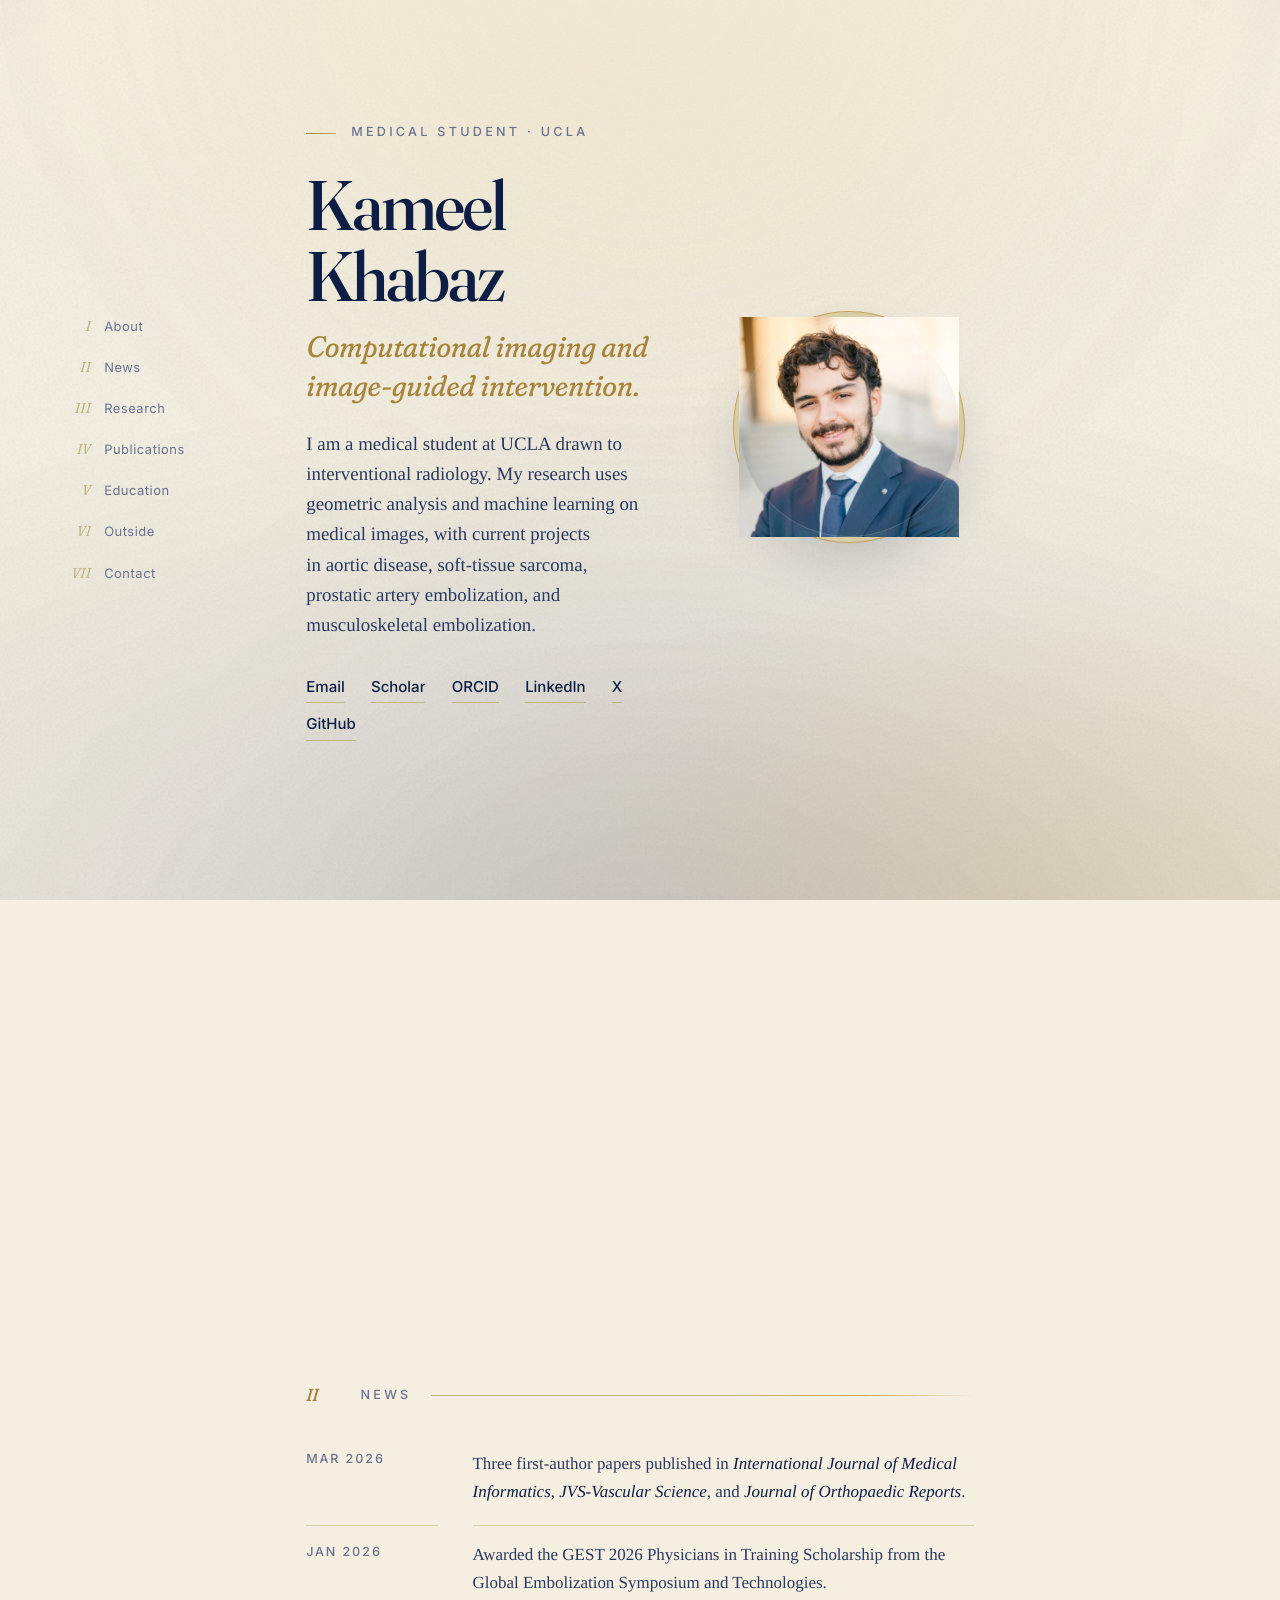
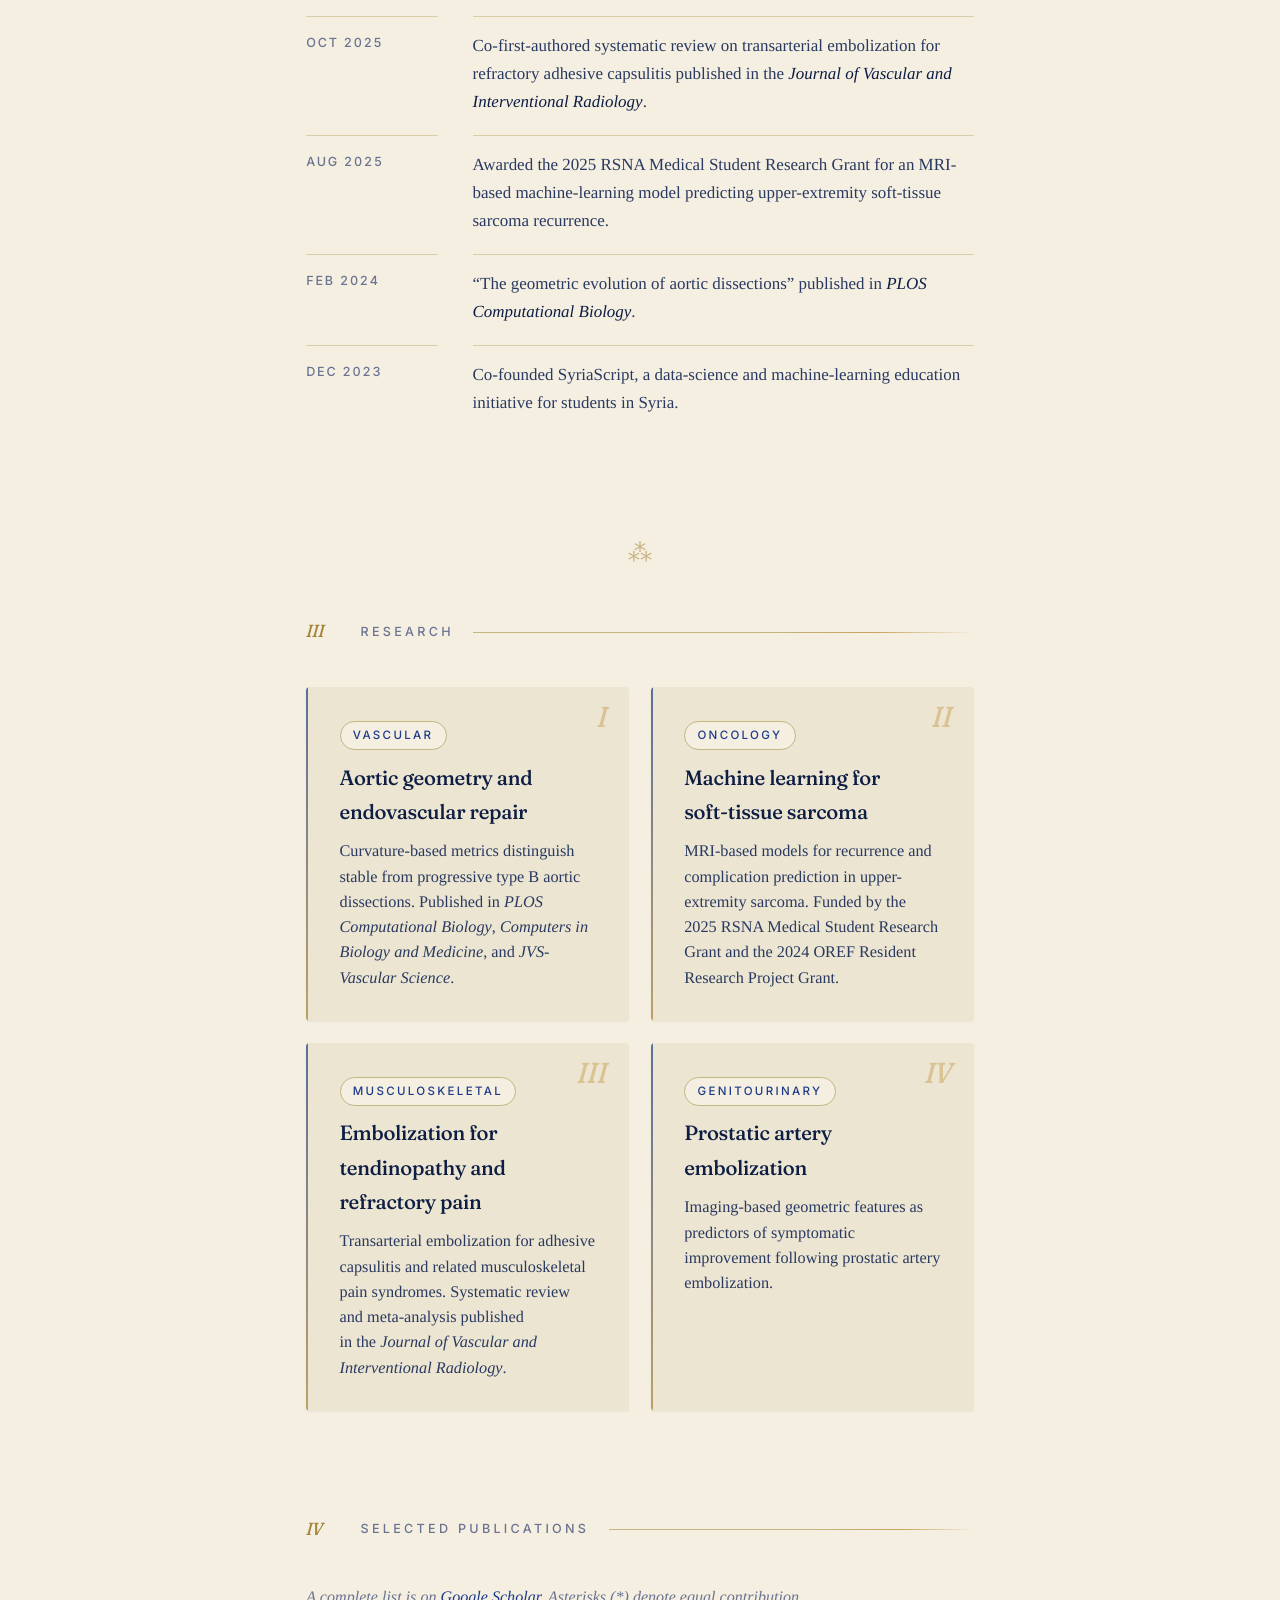
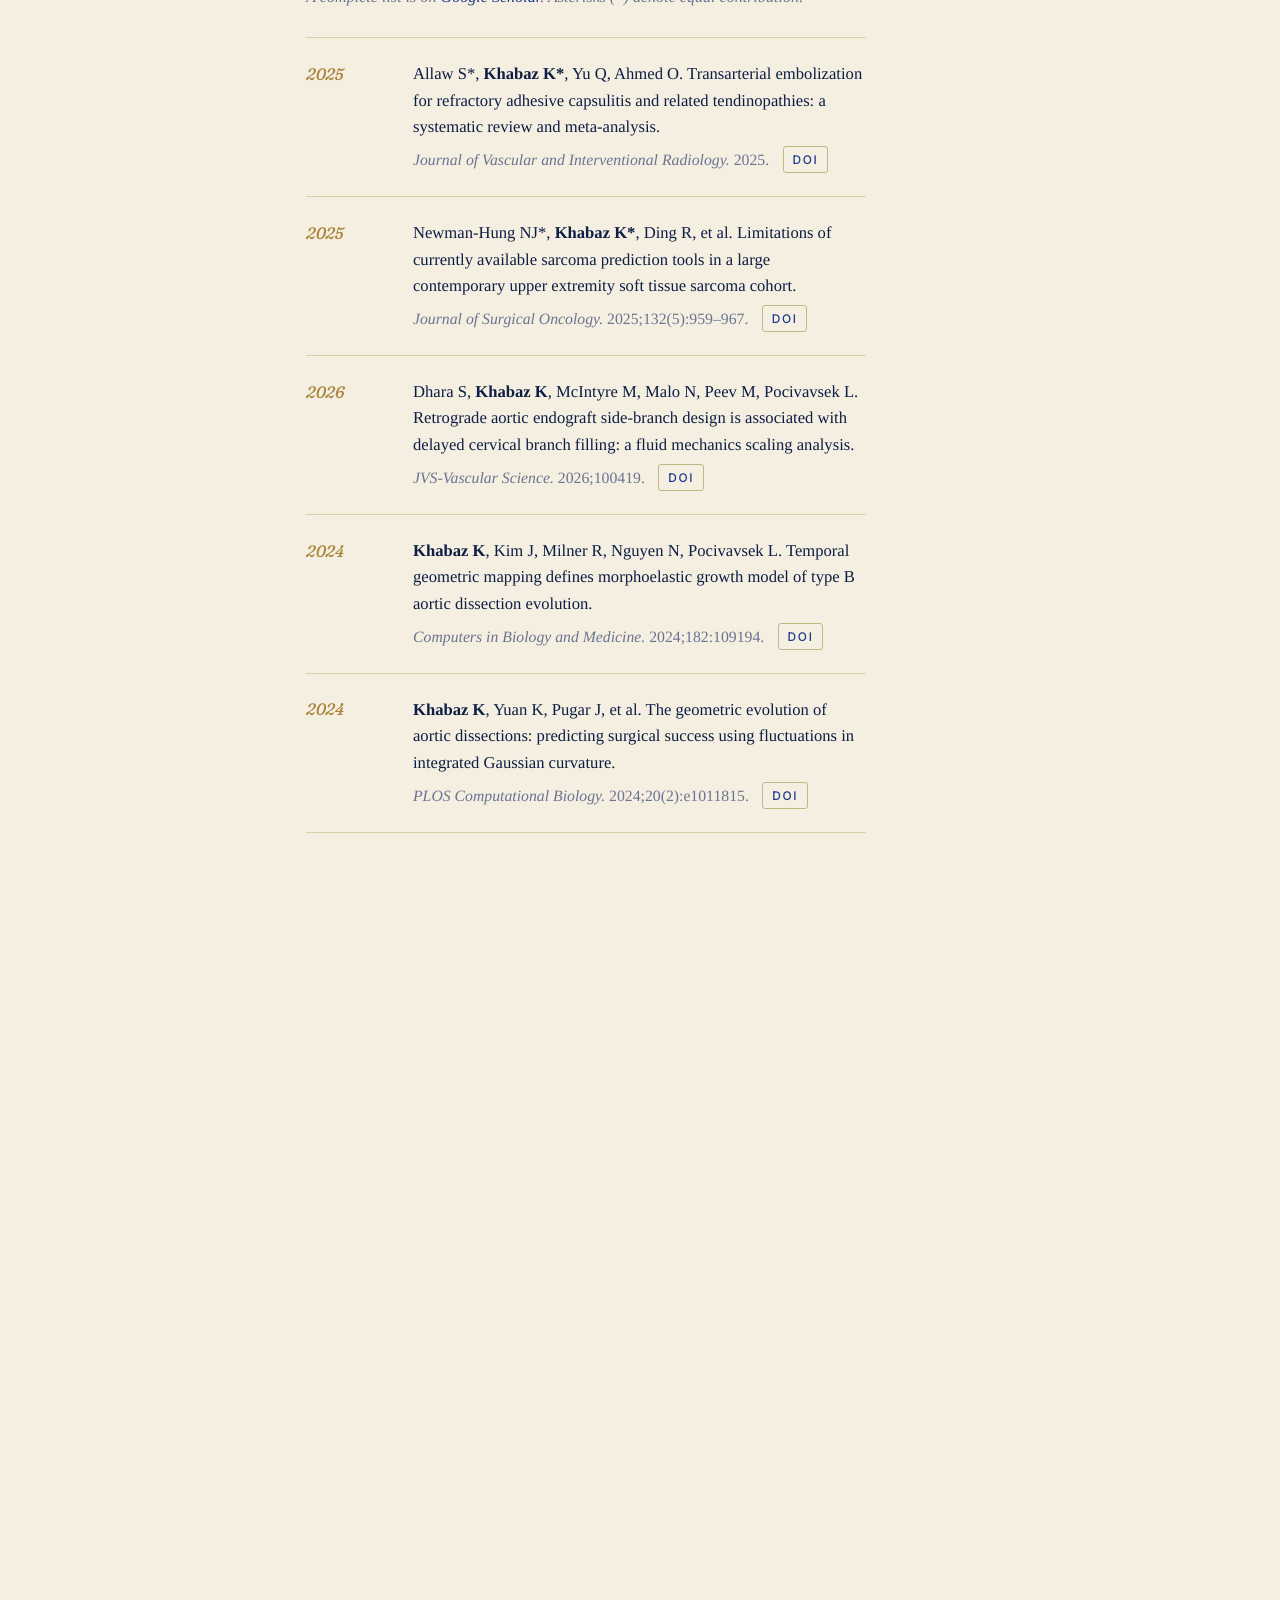
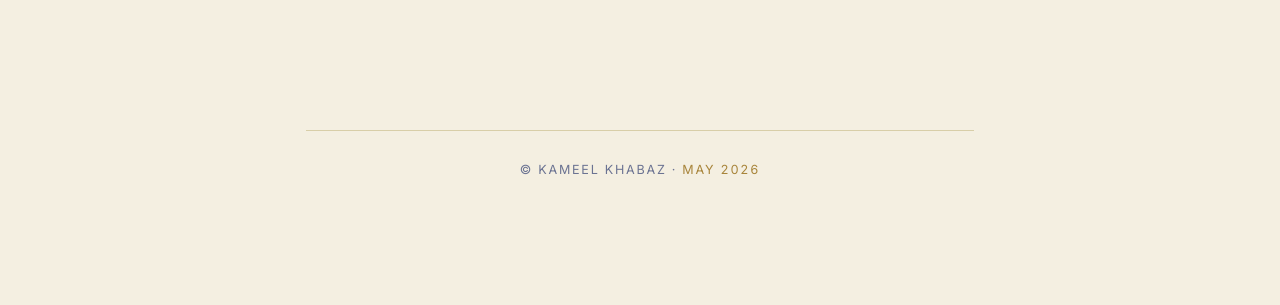
==== commit a97db72d: "Add Google Search Console verification meta tag Co-Authored-By: Claude Opus 4.7 (1M context) <norepl" ====
--- a/index.html
+++ b/index.html
@@ -10,6 +10,7 @@
 <link rel="canonical" href="https://kameelkhabaz.github.io/">
 <meta name="robots" content="index,follow,max-image-preview:large">
 <meta name="googlebot" content="index,follow,max-image-preview:large,max-snippet:-1">
+<meta name="google-site-verification" content="xUbtxdBalPwU_hjIJjfA3Pml5ivOeX-uGNtyzNzkfU0" />
 <meta name="theme-color" content="#f4efe1" media="(prefers-color-scheme: light)">
 <meta name="theme-color" content="#0a1226" media="(prefers-color-scheme: dark)">
 
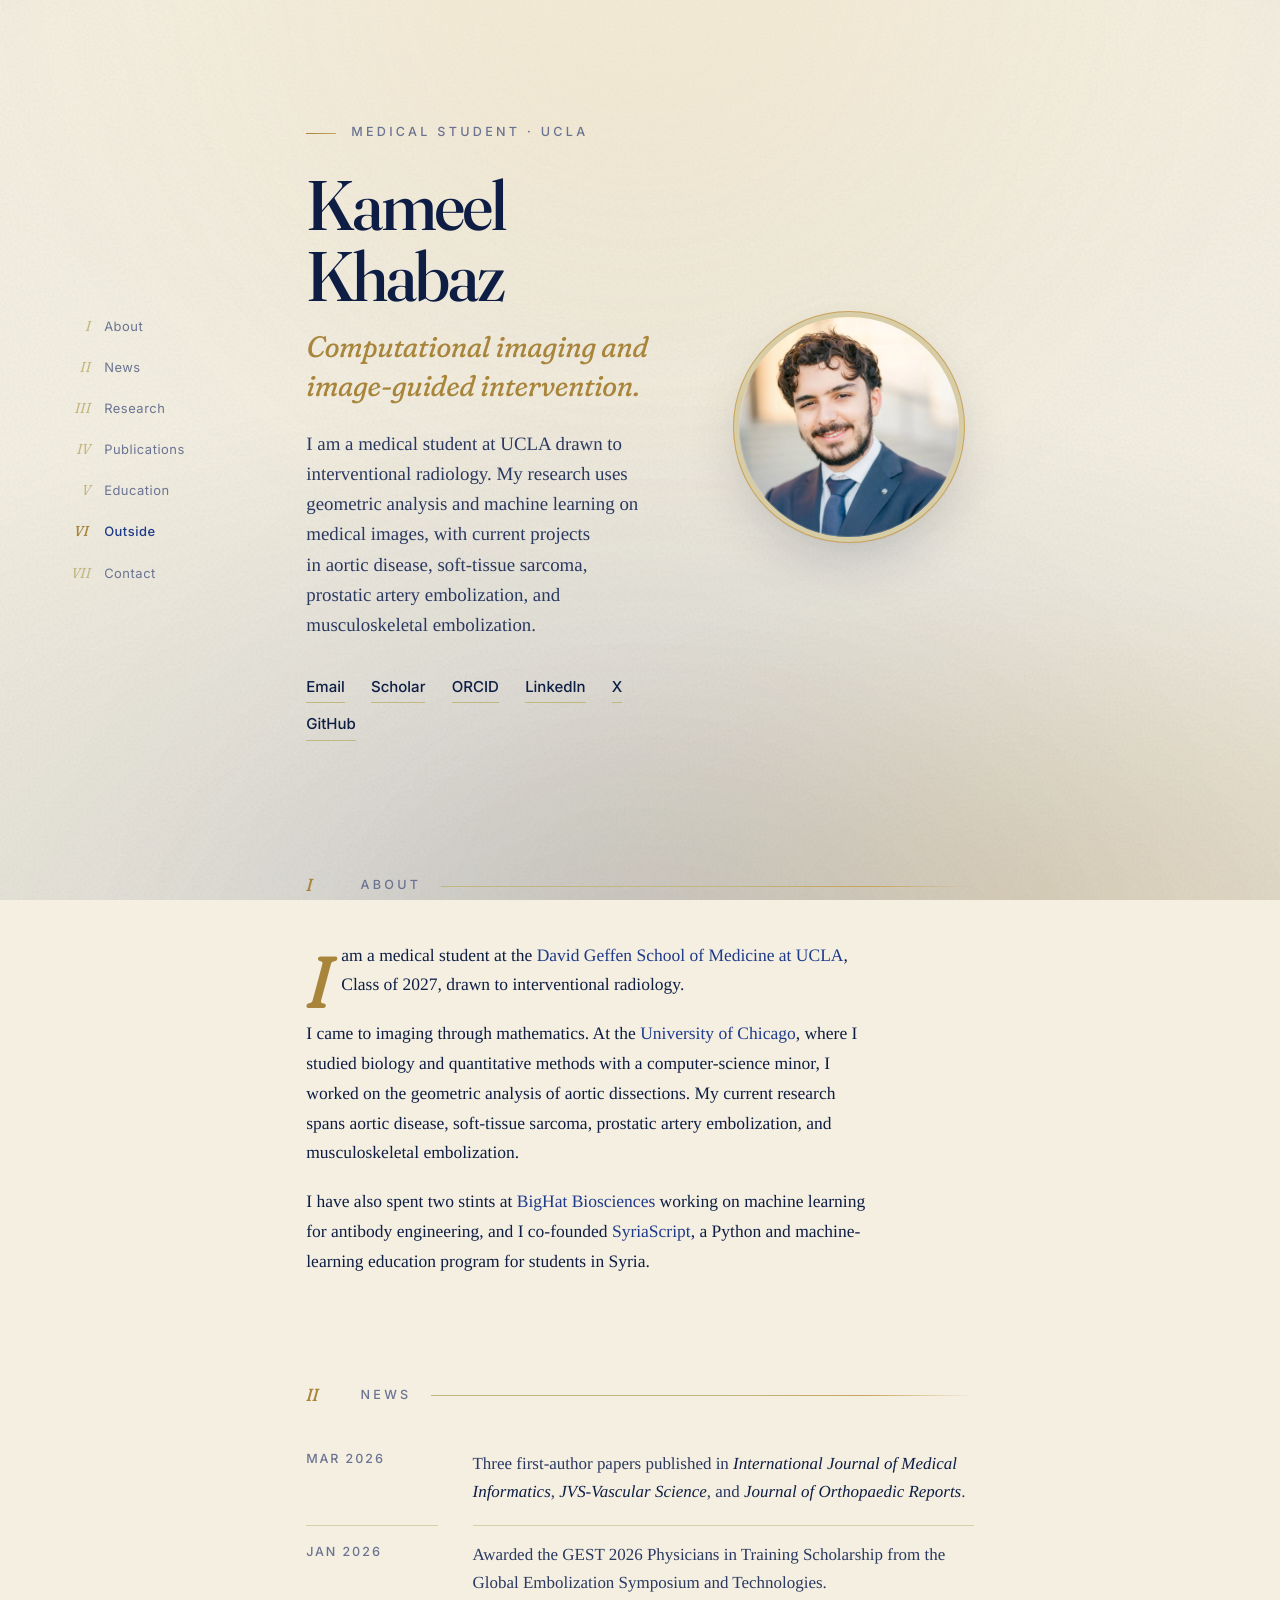
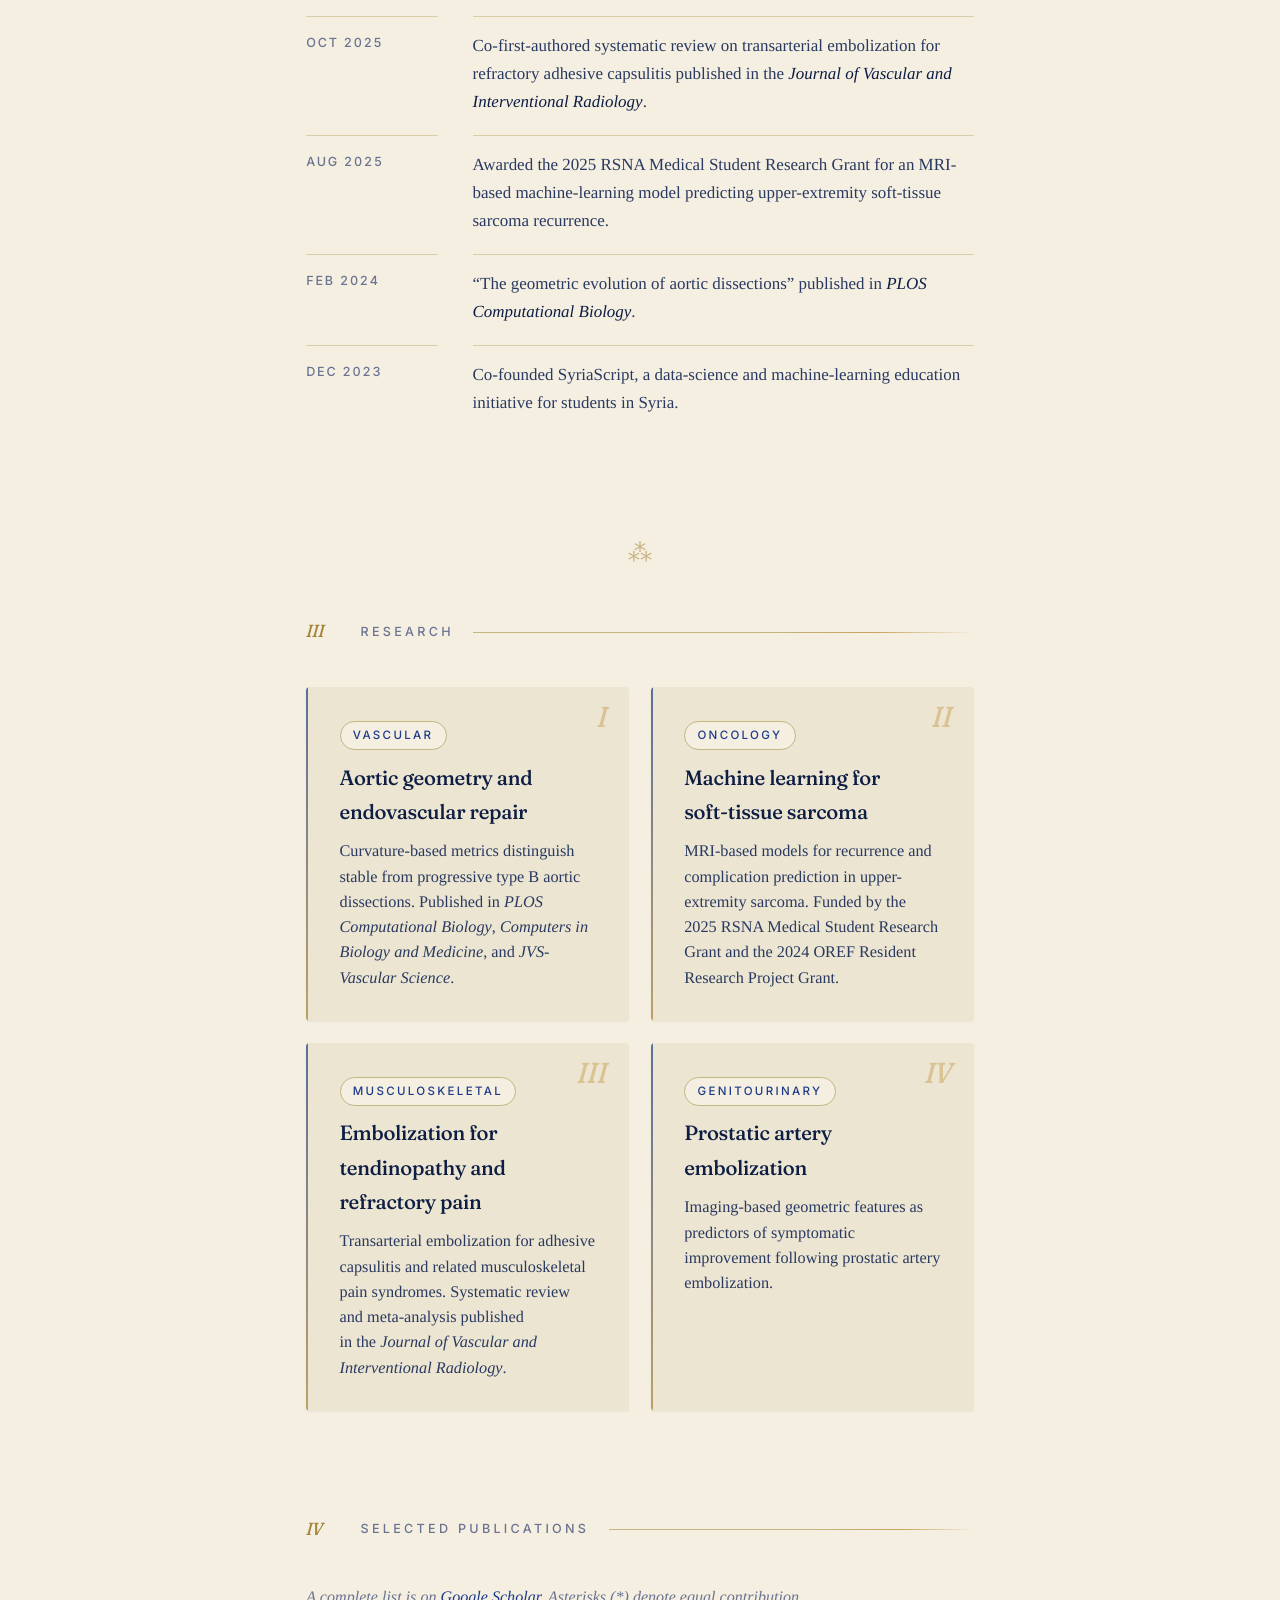
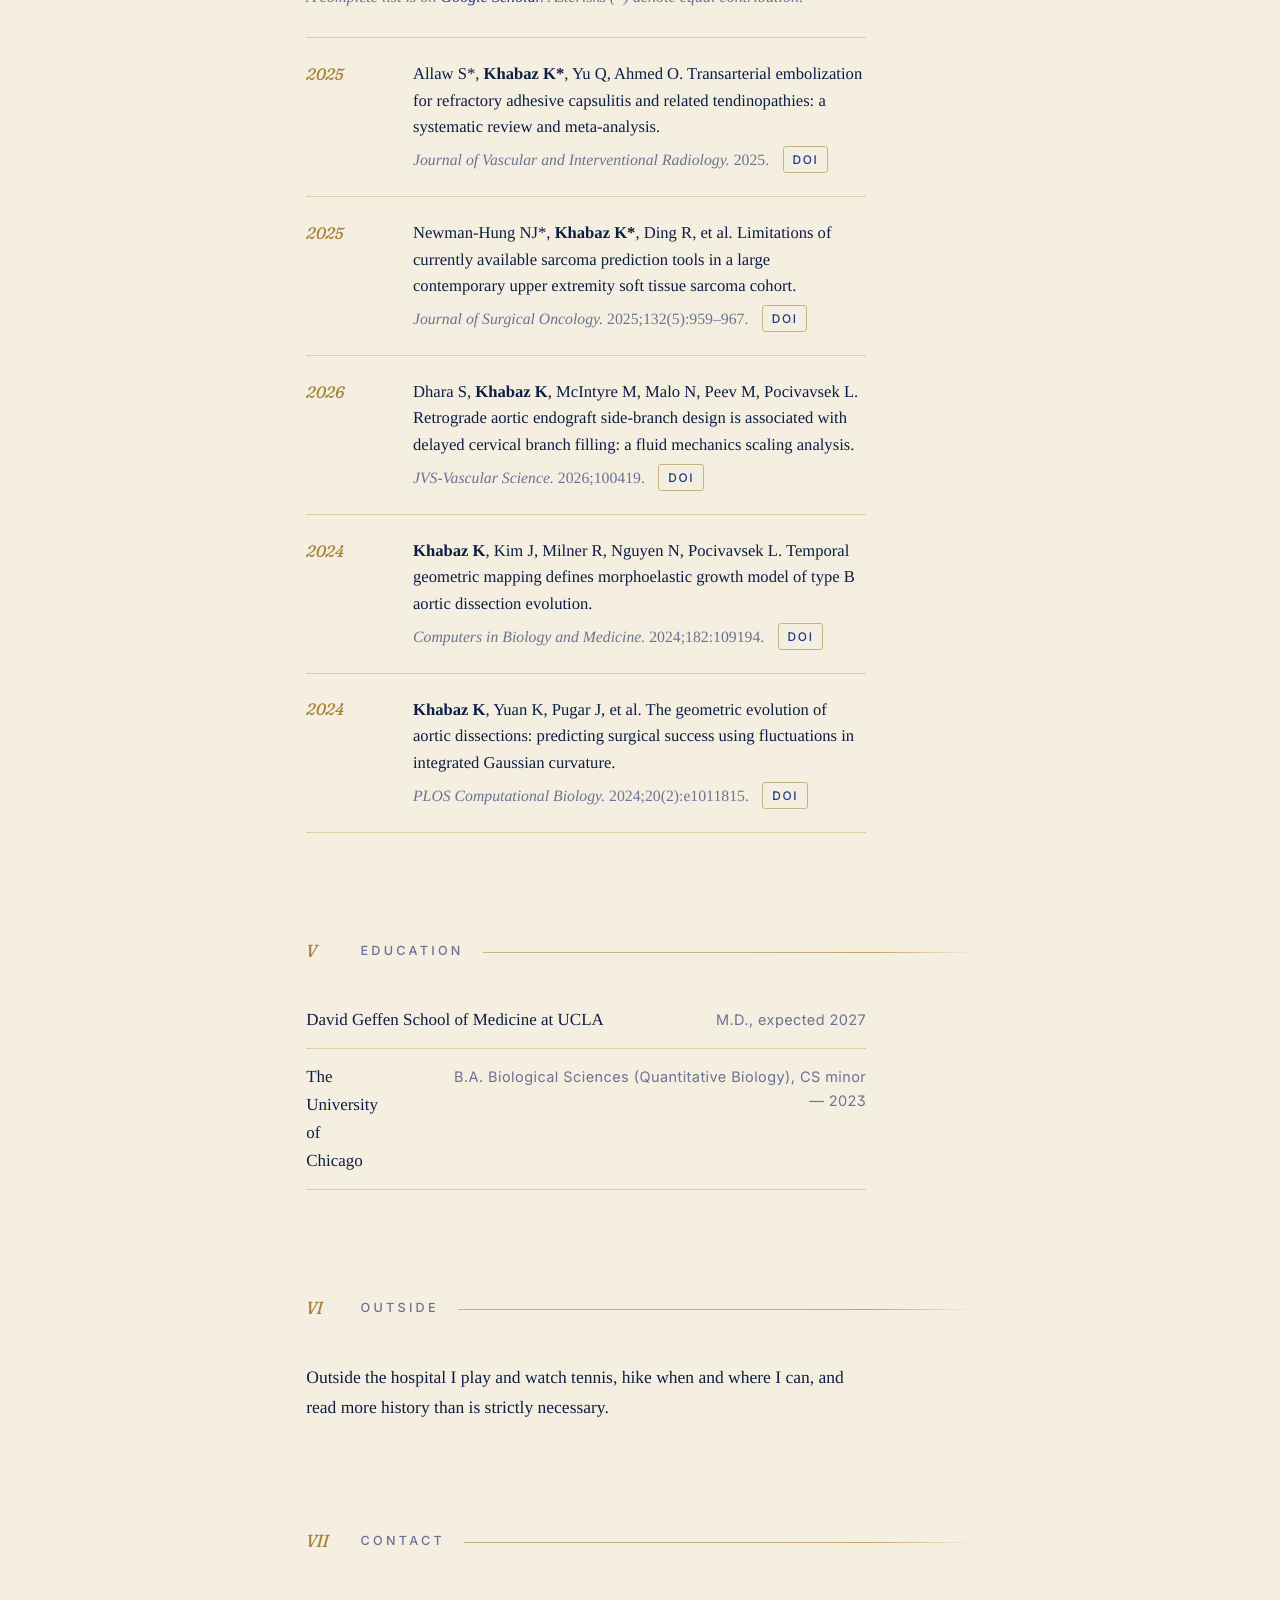
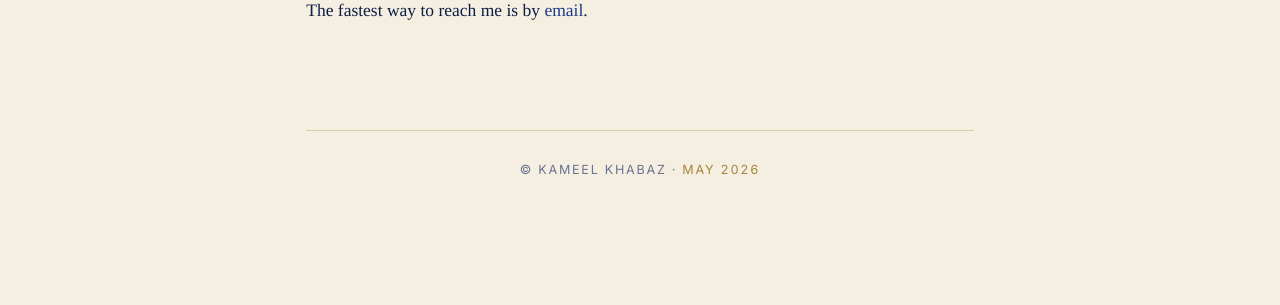
==== commit d0b1268f: "Mobile performance: async fonts, smaller LCP image, deferred animations - Async-load Google Fonts CS" ====
--- a/index.html
+++ b/index.html
@@ -36,9 +36,34 @@
 <link rel="icon" type="image/svg+xml" href="favicon.svg">
 <link rel="preconnect" href="https://fonts.googleapis.com">
 <link rel="preconnect" href="https://fonts.gstatic.com" crossorigin>
-<link rel="preload" as="image" href="profile.webp" type="image/webp" fetchpriority="high">
-<link rel="preload" as="style" href="https://fonts.googleapis.com/css2?family=Fraunces:ital,opsz,wght,SOFT@0,9..144,400..600,0..100;1,9..144,400..600,0..100&family=Inter:wght@400;500;600&display=swap">
-<link rel="stylesheet" href="https://fonts.googleapis.com/css2?family=Fraunces:ital,opsz,wght,SOFT@0,9..144,400..600,0..100;1,9..144,400..600,0..100&family=Inter:wght@400;500;600&display=swap">
+<link rel="preload" as="image" href="profile-480.webp" type="image/webp" fetchpriority="high" media="(max-width: 720px)">
+<link rel="preload" as="image" href="profile.webp" type="image/webp" fetchpriority="high" media="(min-width: 721px)">
+
+<!-- Critical CSS shim — hero paints before style.css/fonts arrive -->
+<style>
+:root{--bg:#f4efe1;--fg:#0d1d44;--accent:#1e3a8a;--accent-gold:#a8853b;--rule:#d8cea8}
+@media (prefers-color-scheme:dark){:root{--bg:#0a1226;--fg:#ece6d2;--rule:#243366}}
+*{box-sizing:border-box}
+html{font-size:17.5px}@media (max-width:720px){html{font-size:16.5px}}
+body{margin:0;background:var(--bg);color:var(--fg);font-family:ui-serif,"Iowan Old Style","Charter",Georgia,serif;line-height:1.65;min-height:100vh;-webkit-font-smoothing:antialiased}
+.page{max-width:720px;margin:0 auto;padding:0 1.5rem;position:relative;z-index:2}
+main{padding:6.5rem 0 7rem}@media (max-width:720px){main{padding:3.5rem 0 4.5rem}}
+.hero{display:grid;grid-template-columns:minmax(0,1fr) 240px;gap:3.5rem;align-items:center;margin-bottom:7.5rem}
+@media (max-width:720px){.hero{grid-template-columns:1fr;gap:1.5rem;margin-bottom:3rem}}
+.hero-text{min-width:0}
+.hero-photo{margin:0;width:230px;height:230px;border-radius:50%;background:var(--rule);padding:5px;position:relative}
+@media (max-width:720px){.hero-photo{width:132px;height:132px;padding:4px;order:-1}}
+.hero-photo .photo-frame{width:100%;height:100%;border-radius:50%;overflow:hidden;display:block}
+.hero-photo img{width:100%;height:100%;object-fit:cover;display:block}
+h1{font-size:clamp(2.6rem,6.2vw,4rem);line-height:1.02;margin:0 0 1.3rem;letter-spacing:-0.028em;font-weight:500;color:var(--fg)}
+.kicker{font-size:0.72rem;letter-spacing:0.26em;text-transform:uppercase;color:#6b7392;margin:0 0 1.5rem}
+.lede{font-size:1.08rem;line-height:1.6;margin:0 0 1.9rem}
+</style>
+
+<!-- Async-load Google Fonts (non-blocking) -->
+<link rel="stylesheet" href="https://fonts.googleapis.com/css2?family=Fraunces:ital,opsz,wght@0,9..144,400..500;1,9..144,400..500&family=Inter:wght@400;500;600&display=swap" media="print" onload="this.media='all'">
+<noscript><link rel="stylesheet" href="https://fonts.googleapis.com/css2?family=Fraunces:ital,opsz,wght@0,9..144,400..500;1,9..144,400..500&family=Inter:wght@400;500;600&display=swap"></noscript>
+
 <link rel="stylesheet" href="style.css">
 
 <script type="application/ld+json">
@@ -275,8 +300,10 @@
   <figure class="hero-photo">
     <span class="photo-frame">
       <picture>
-        <source srcset="profile.webp" type="image/webp">
-        <img src="profile.jpg" alt="Portrait of Kameel Khabaz" width="1000" height="1000" loading="eager" fetchpriority="high">
+        <source type="image/webp" media="(max-width: 720px)" srcset="profile-480.webp">
+        <source type="image/jpeg" media="(max-width: 720px)" srcset="profile-480.jpg">
+        <source type="image/webp" srcset="profile.webp">
+        <img src="profile.jpg" alt="Portrait of Kameel Khabaz" width="1000" height="1000" loading="eager" fetchpriority="high" decoding="async">
       </picture>
     </span>
   </figure>
@@ -373,6 +400,11 @@
 </div>
 
 <script>
+// Defer looping background animations until after window load
+addEventListener('load', () => {
+  setTimeout(() => document.documentElement.classList.add('animated'), 600);
+});
+
 // Reveal on scroll
 (function() {
   if (!('IntersectionObserver' in window)) {
--- a/style.css
+++ b/style.css
@@ -187,7 +187,9 @@
   border-radius: 50%;
   filter: blur(120px);
   will-change: transform;
-}
+  animation-play-state: paused;
+}
+html.animated .ambient .blob { animation-play-state: running; }
 .ambient .b1 {
   width: 95vmax; height: 95vmax;
   top: -50vmax; left: 50%;
@@ -226,8 +228,10 @@
   background: radial-gradient(circle, rgba(184, 140, 60, 0.95) 0%, rgba(184, 140, 60, 0.45) 35%, rgba(184, 140, 60, 0) 70%);
   box-shadow: 0 0 7px rgba(184, 140, 60, 0.4);
   animation: float-up linear infinite;
+  animation-play-state: paused;
   opacity: 0;
 }
+html.animated .dust span { animation-play-state: running; }
 @media (prefers-color-scheme: dark) {
   .dust span {
     background: radial-gradient(circle, rgba(255, 220, 150, 0.95) 0%, rgba(220, 180, 110, 0.5) 35%, transparent 70%);
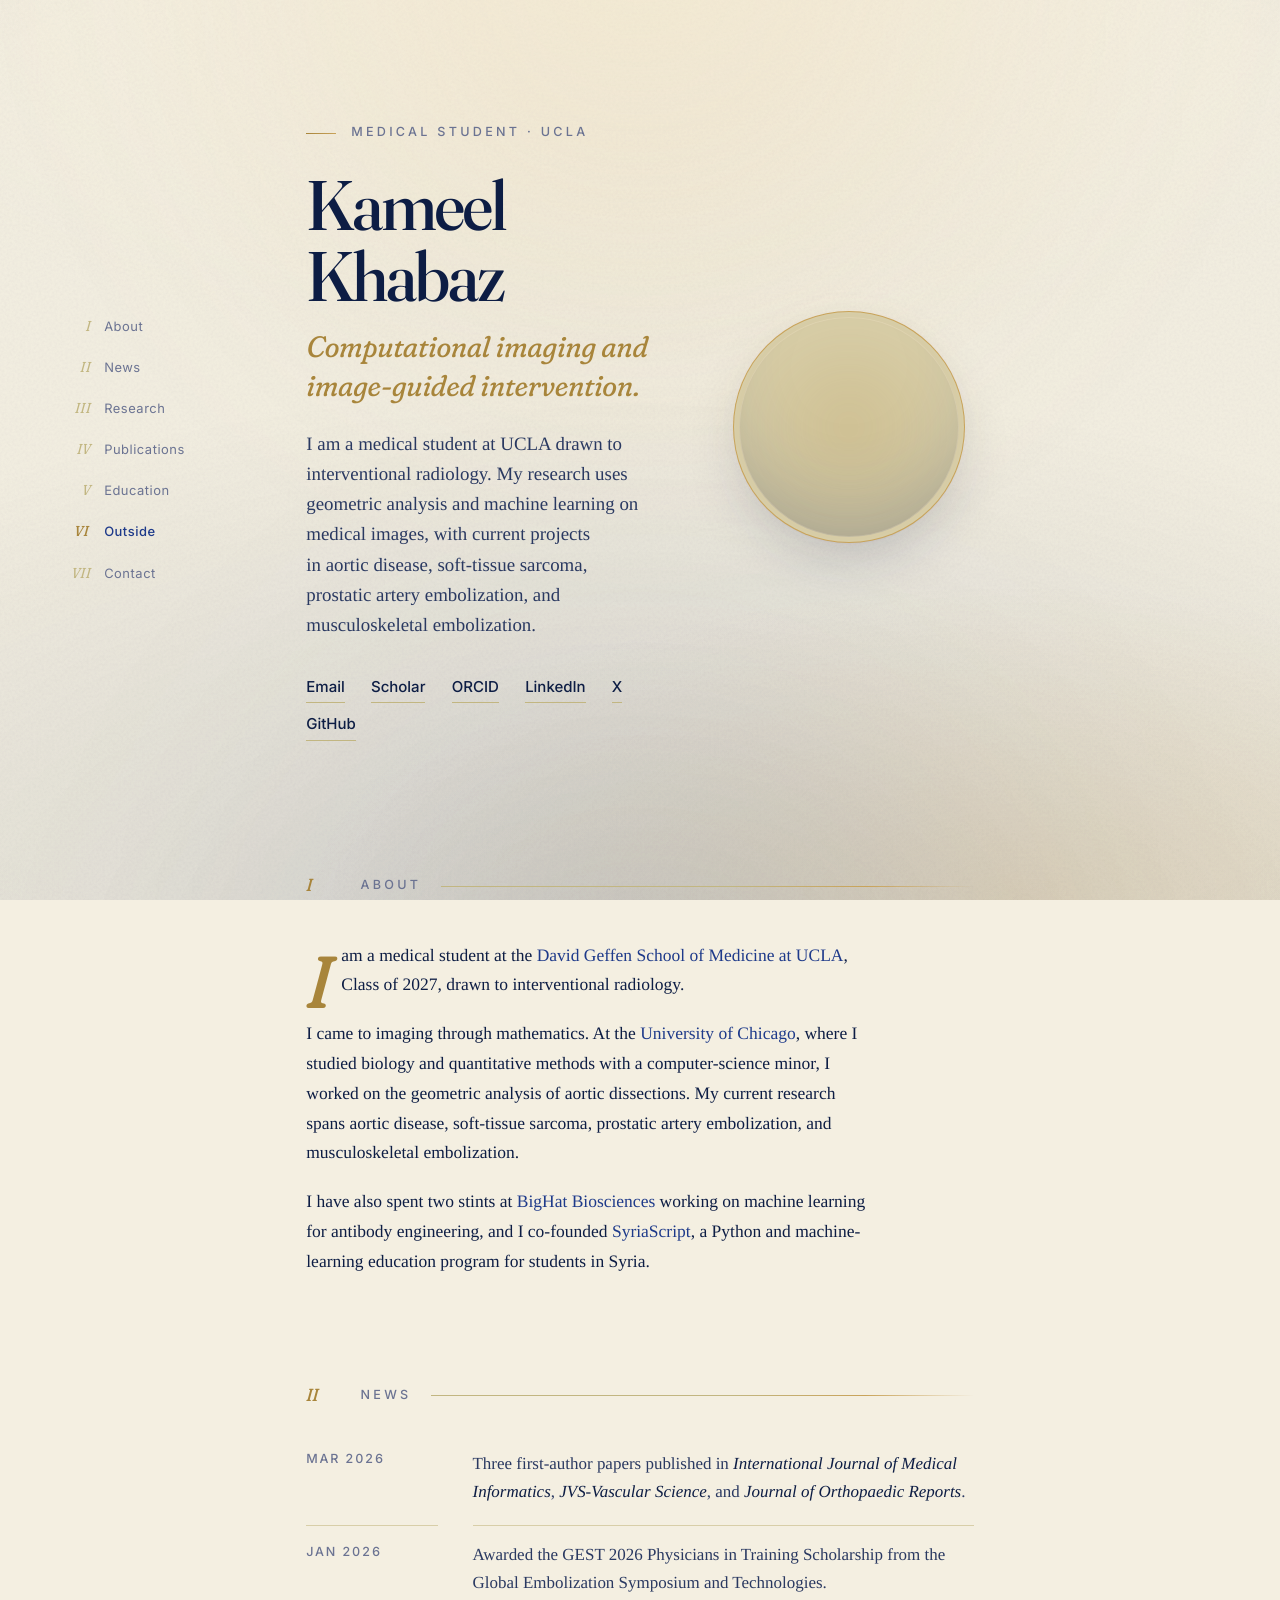
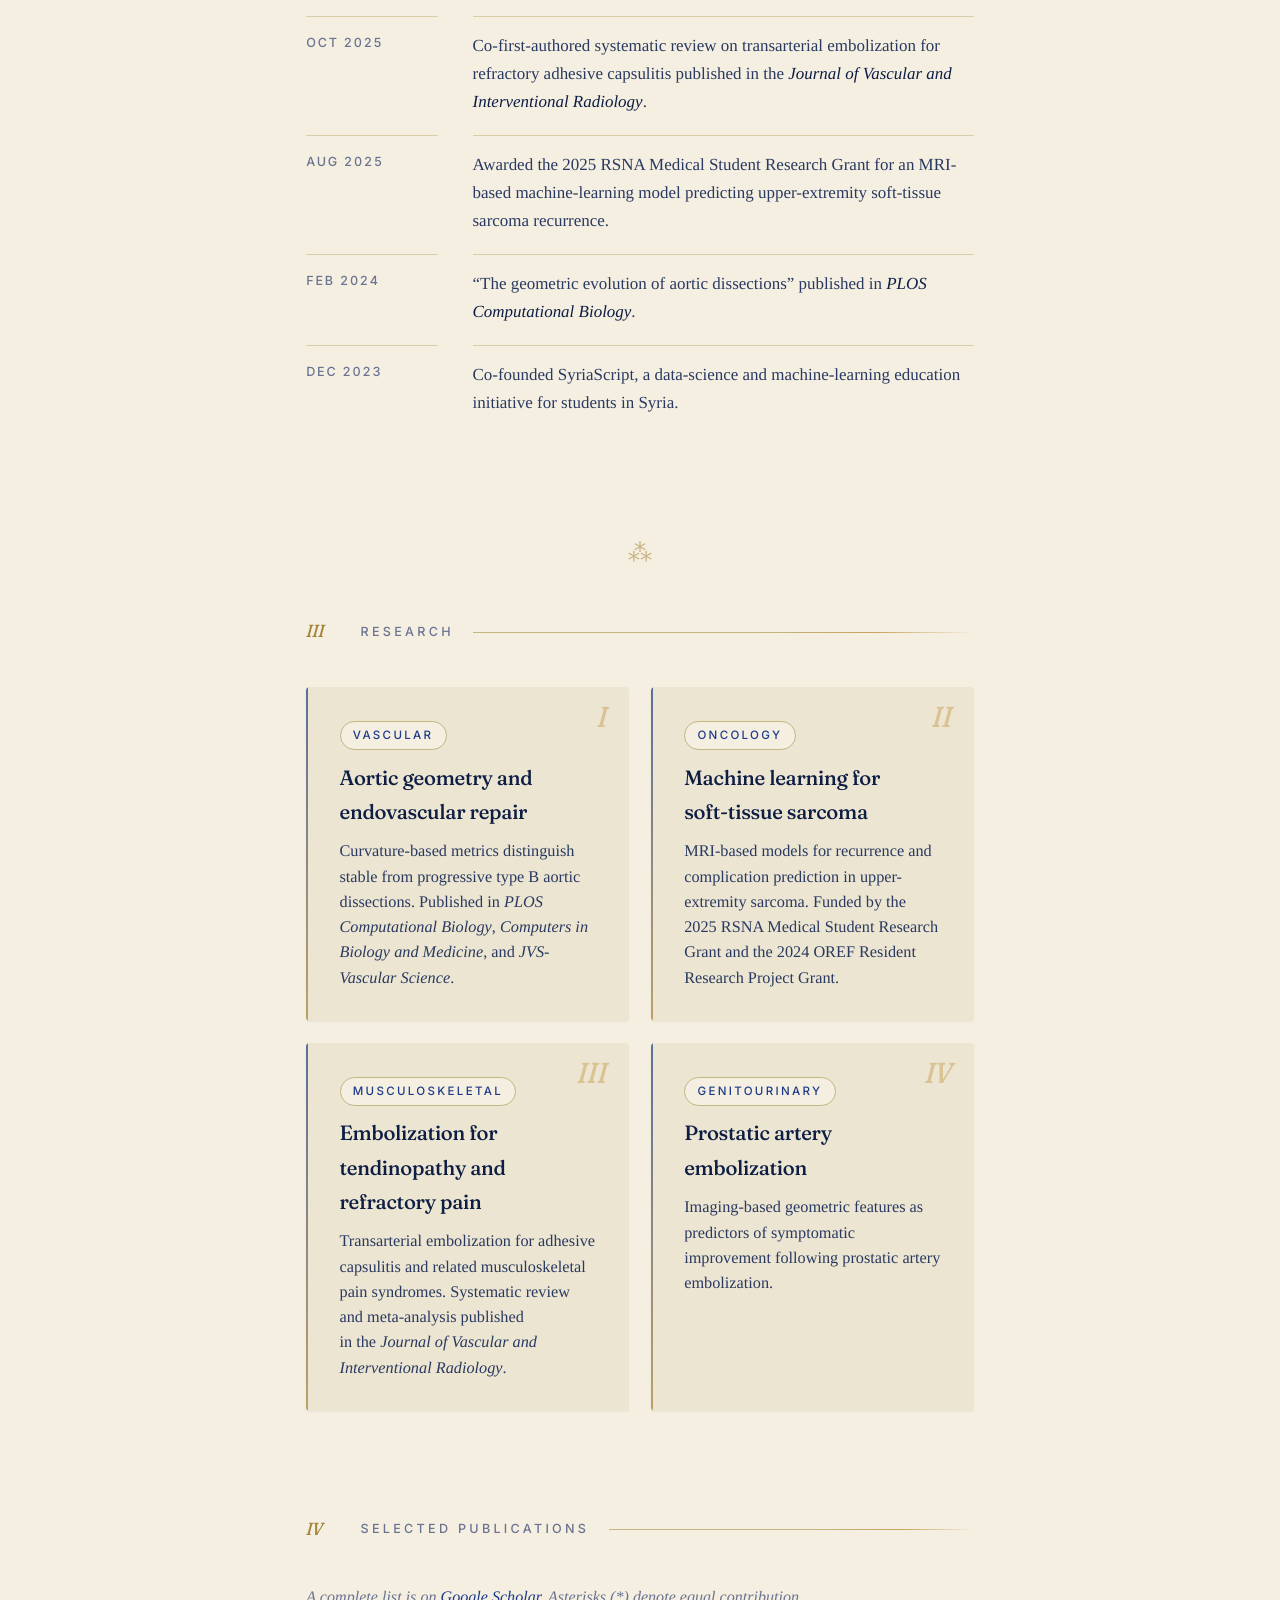
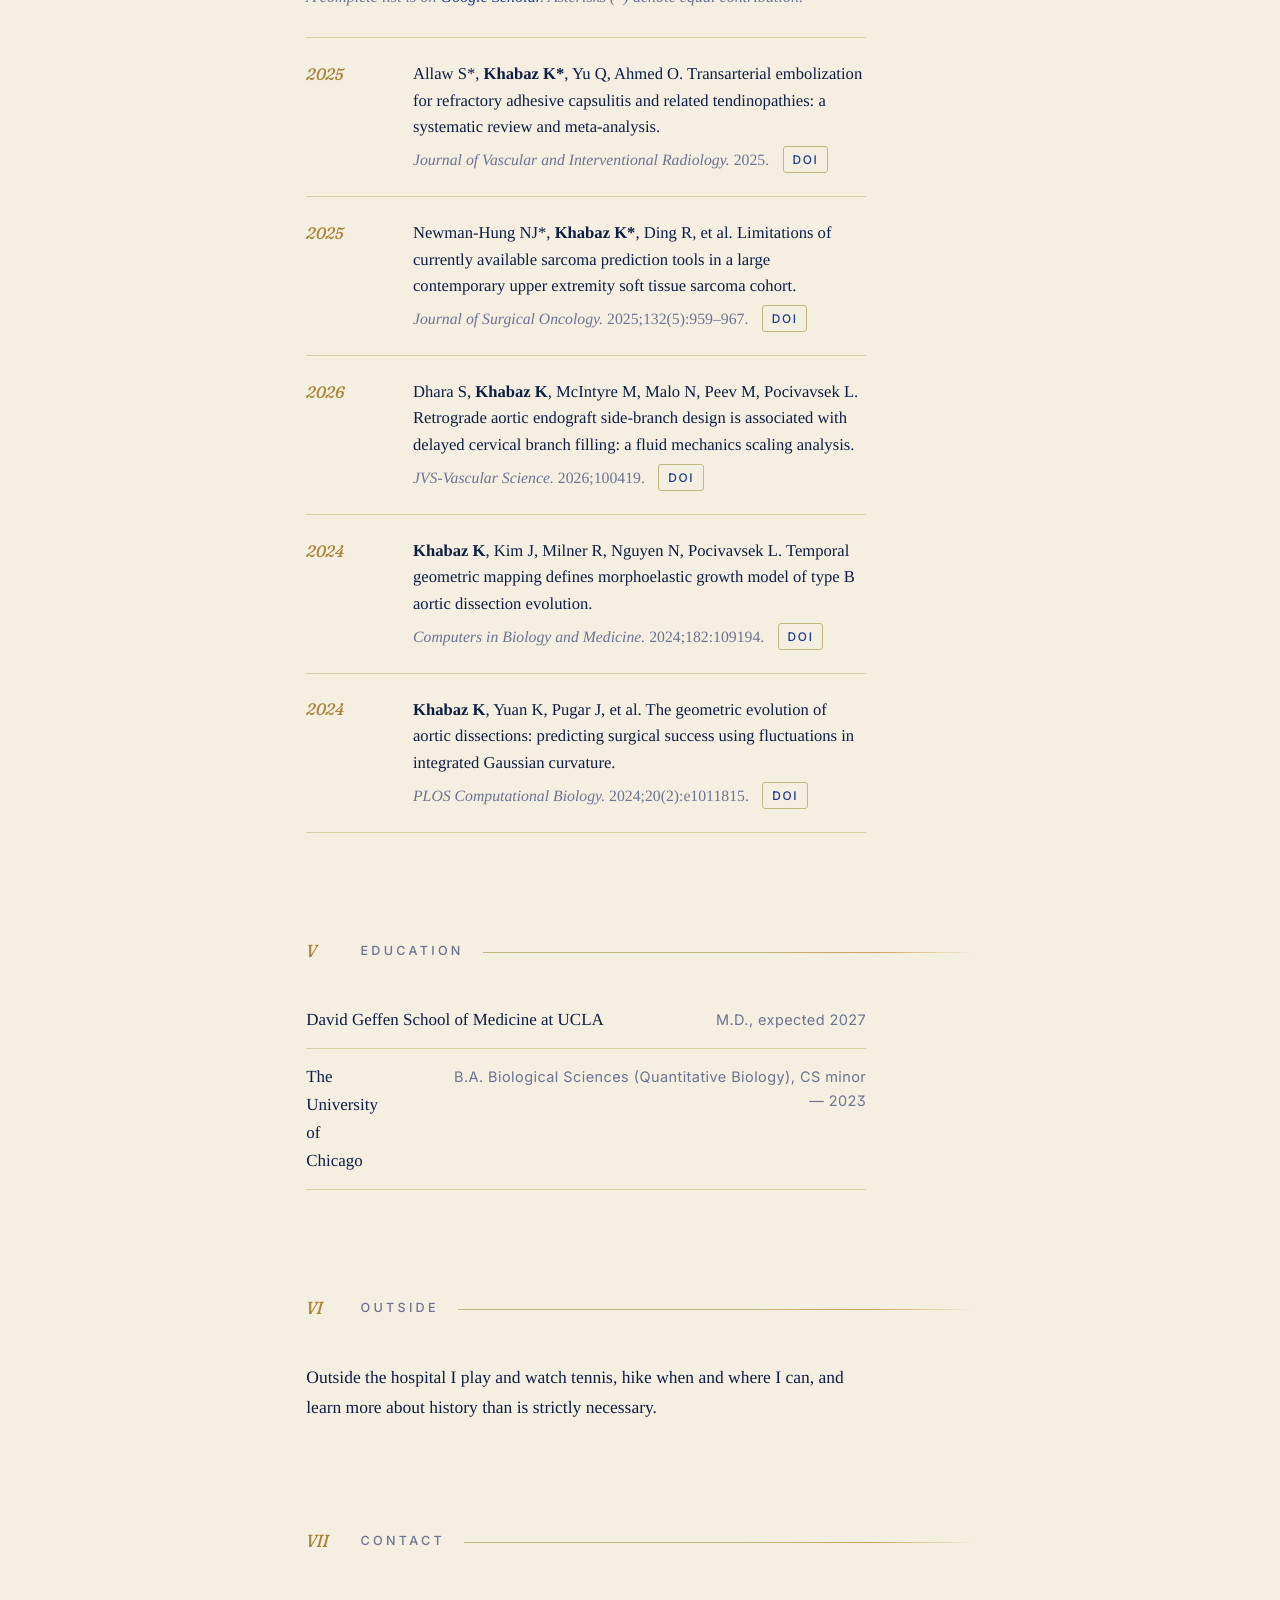
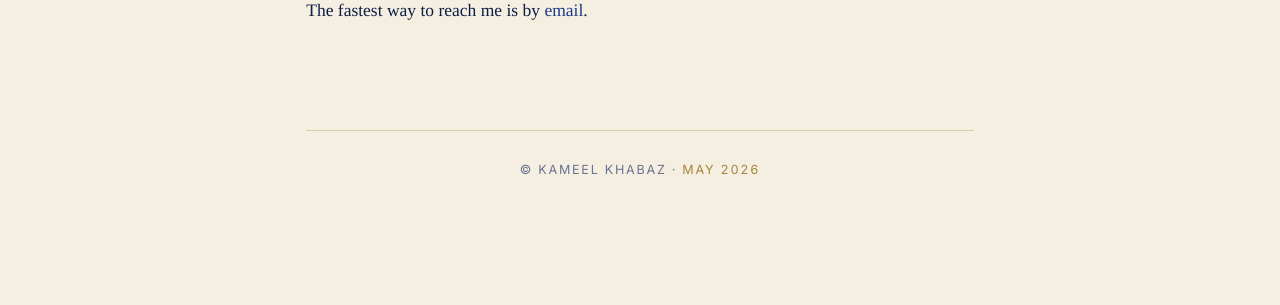
==== commit c55d3161: "update" ====
--- a/index.html
+++ b/index.html
@@ -384,7 +384,7 @@
 
 <section id="outside" class="reveal">
 <h2><span>Outside</span></h2>
-<p>Outside the hospital I play and watch tennis, hike when and where I can, and read more history than is strictly necessary.</p>
+<p>Outside the hospital I play and watch tennis, hike when and where I can, and learn more about history than is strictly necessary.</p>
 </section>
 
 <section id="contact" class="reveal">
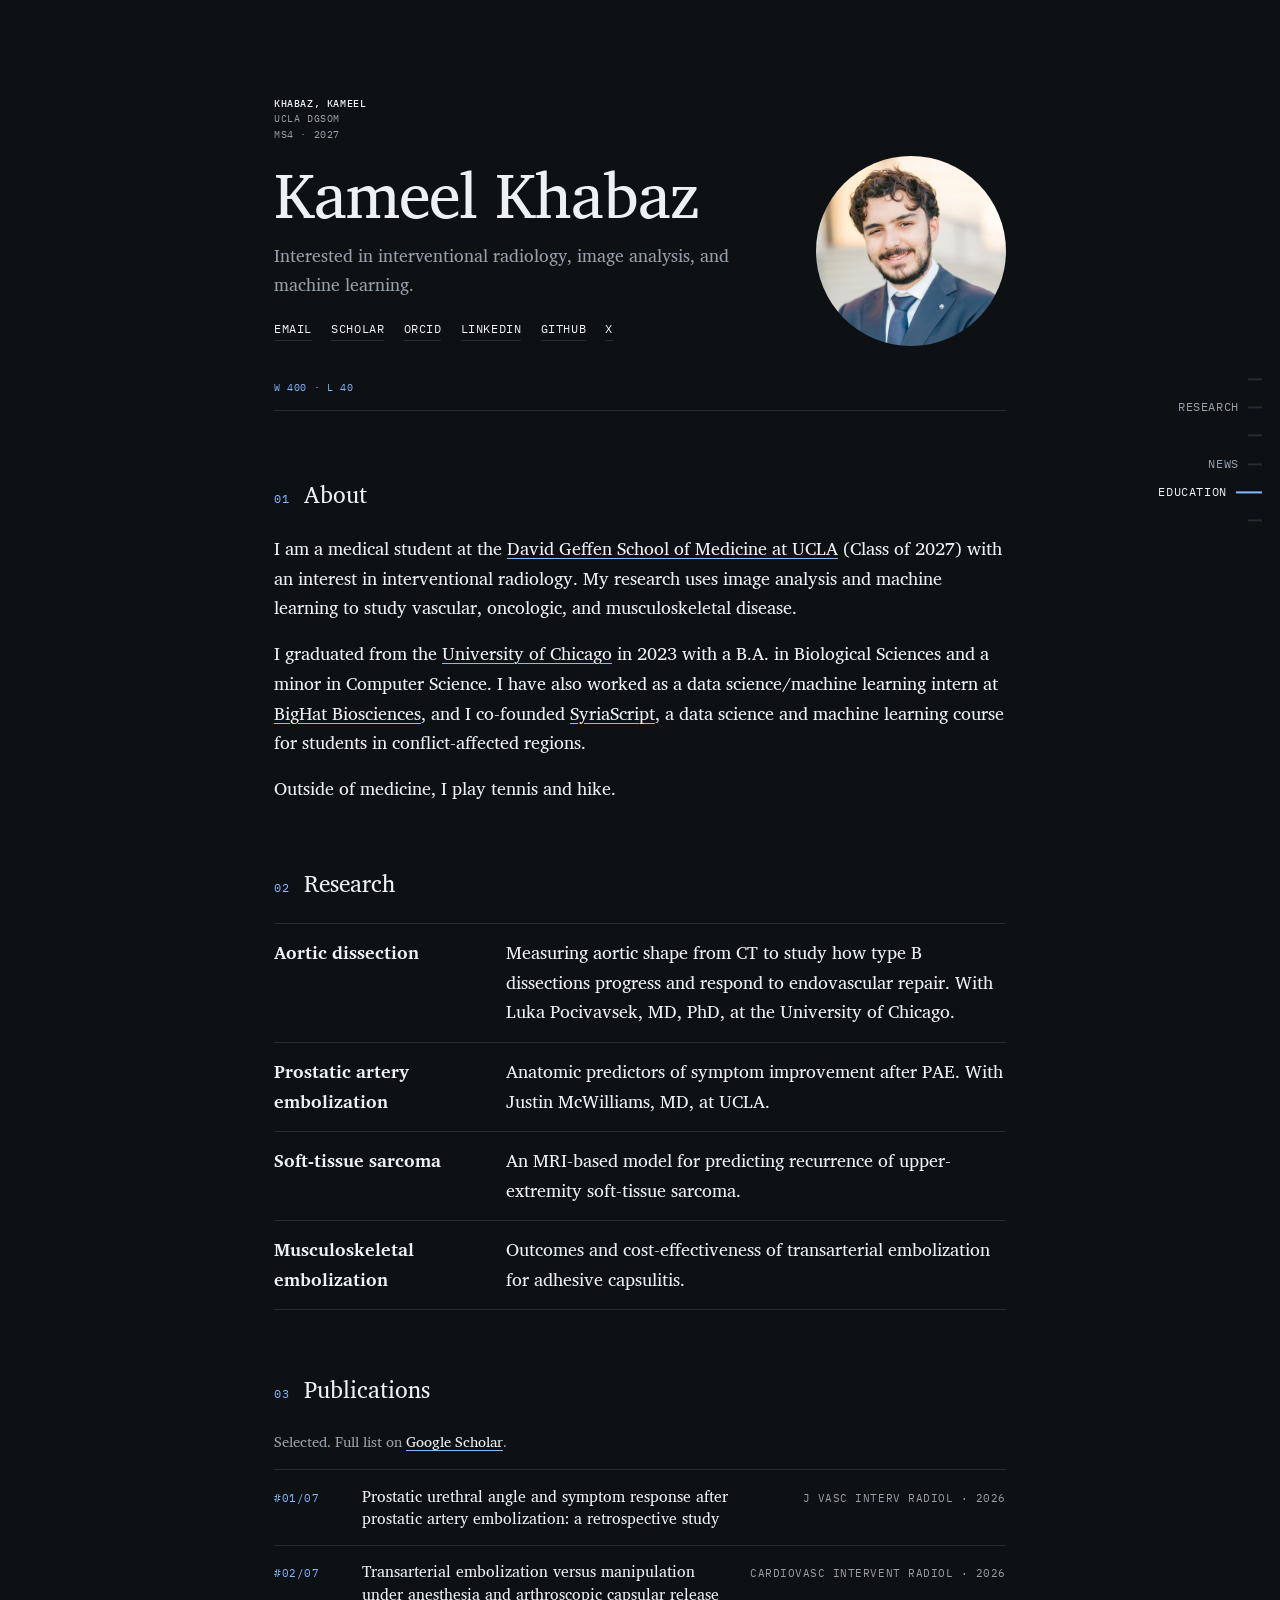
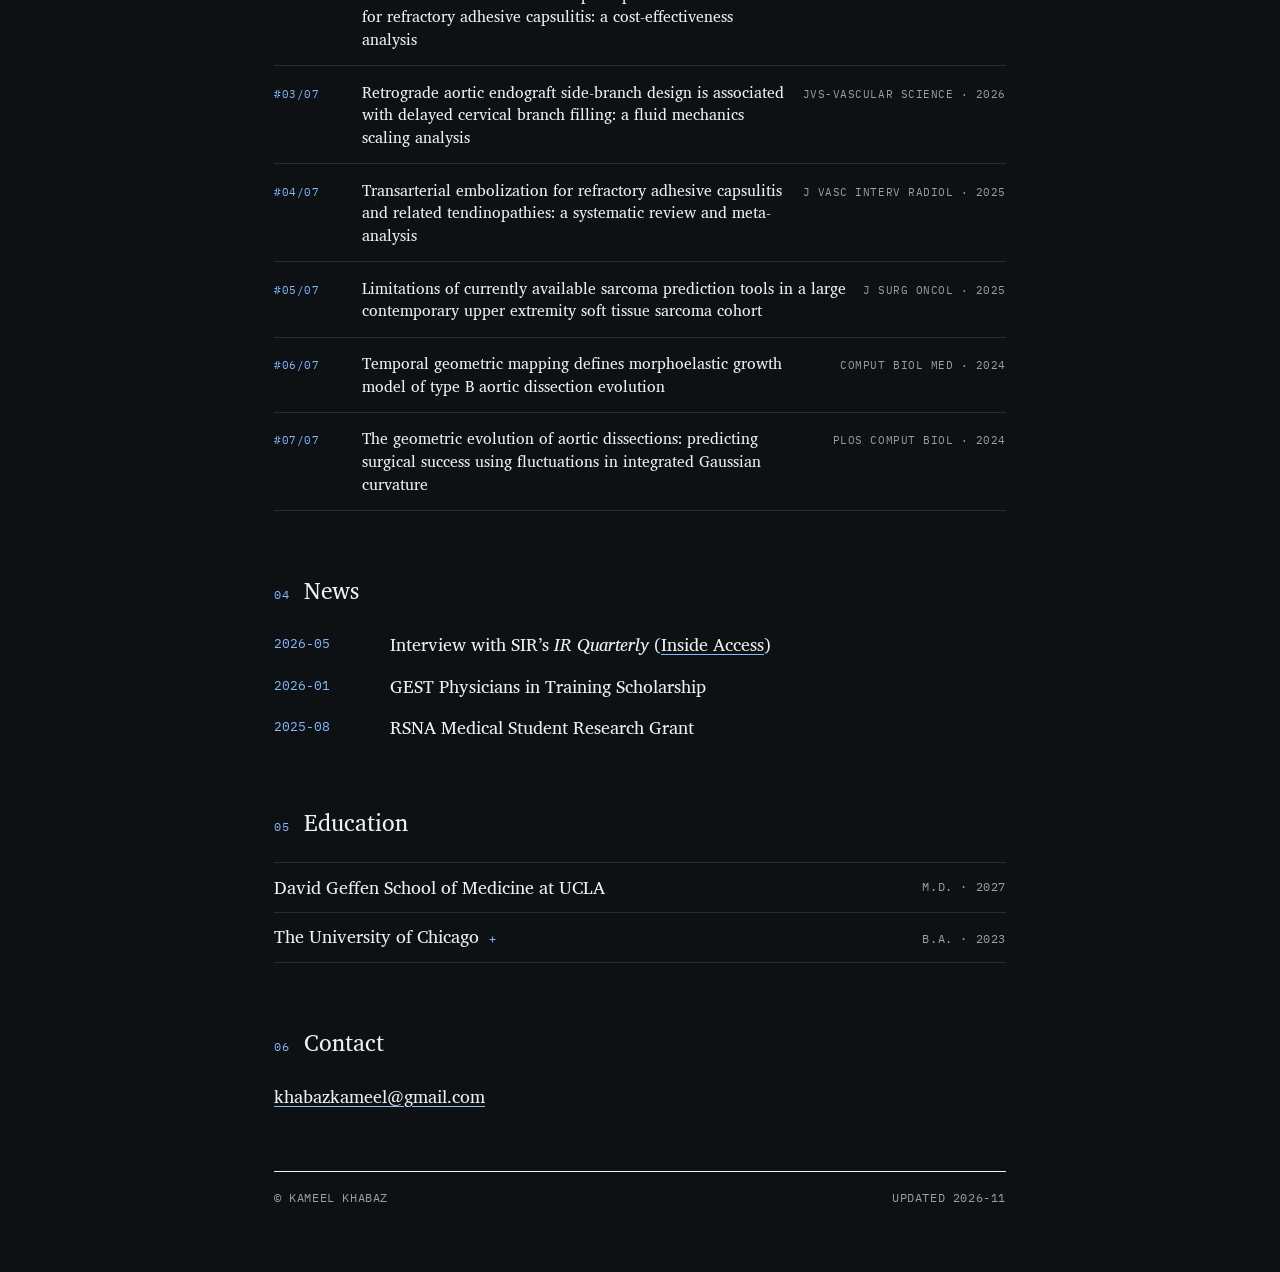
==== commit 13d20d89: "Redesign site: dark imaging-viewer layout, understated copy, SEO updates - New design: Charter + IBM" ====
--- a/index.html
+++ b/index.html
@@ -3,24 +3,20 @@
 <head>
 <meta charset="utf-8">
 <meta name="viewport" content="width=device-width,initial-scale=1">
-<title>Kameel Khabaz</title>
-<meta name="description" content="Kameel Khabaz is a medical student at the David Geffen School of Medicine at UCLA, drawn to interventional radiology. His research uses computational imaging, machine learning, and geometric analysis with current projects in aortic disease, soft-tissue sarcoma, prostatic artery embolization, and musculoskeletal embolization.">
+<title>Kameel Khabaz · Medical Student, UCLA</title>
+<meta name="description" content="Kameel Khabaz is a medical student at the David Geffen School of Medicine at UCLA with an interest in interventional radiology. His research applies image analysis and machine learning to aortic disease, soft-tissue sarcoma, prostatic artery embolization, and musculoskeletal embolization.">
 <meta name="author" content="Kameel Khabaz">
-<meta name="keywords" content="Kameel Khabaz, UCLA medical student, interventional radiology, computational imaging, machine learning medicine, aortic dissection, soft tissue sarcoma, prostatic artery embolization, David Geffen School of Medicine, University of Chicago, Pocivavsek, RSNA grant, Goldwater Scholar, SyriaScript">
 <link rel="canonical" href="https://kameelkhabaz.github.io/">
 <meta name="robots" content="index,follow,max-image-preview:large">
-<meta name="googlebot" content="index,follow,max-image-preview:large,max-snippet:-1">
 <meta name="google-site-verification" content="xUbtxdBalPwU_hjIJjfA3Pml5ivOeX-uGNtyzNzkfU0" />
-<meta name="theme-color" content="#f4efe1" media="(prefers-color-scheme: light)">
-<meta name="theme-color" content="#0a1226" media="(prefers-color-scheme: dark)">
 
 <meta property="og:type" content="profile">
 <meta property="og:title" content="Kameel Khabaz">
-<meta property="og:description" content="Medical student at UCLA David Geffen School of Medicine. Computational imaging, interventional radiology, and machine learning.">
+<meta property="og:description" content="Medical student at the David Geffen School of Medicine at UCLA. Research in medical image analysis, machine learning, and interventional radiology.">
 <meta property="og:url" content="https://kameelkhabaz.github.io/">
-<meta property="og:image" content="https://kameelkhabaz.github.io/profile.jpg">
-<meta property="og:image:width" content="1000">
-<meta property="og:image:height" content="1000">
+<meta property="og:image" content="https://kameelkhabaz.github.io/og.jpg">
+<meta property="og:image:width" content="1200">
+<meta property="og:image:height" content="630">
 <meta property="og:image:alt" content="Portrait of Kameel Khabaz">
 <meta property="og:site_name" content="Kameel Khabaz">
 <meta property="og:locale" content="en_US">
@@ -30,40 +26,14 @@
 
 <meta name="twitter:card" content="summary_large_image">
 <meta name="twitter:title" content="Kameel Khabaz">
-<meta name="twitter:description" content="Medical student at UCLA. Computational imaging, interventional radiology, machine learning.">
-<meta name="twitter:image" content="https://kameelkhabaz.github.io/profile.jpg">
-
+<meta name="twitter:description" content="Medical student at UCLA. Research in medical image analysis and interventional radiology.">
+<meta name="twitter:image" content="https://kameelkhabaz.github.io/og.jpg">
+
+<meta name="theme-color" content="#0e1114">
 <link rel="icon" type="image/svg+xml" href="favicon.svg">
-<link rel="preconnect" href="https://fonts.googleapis.com">
-<link rel="preconnect" href="https://fonts.gstatic.com" crossorigin>
-<link rel="preload" as="image" href="profile-480.webp" type="image/webp" fetchpriority="high" media="(max-width: 720px)">
-<link rel="preload" as="image" href="profile.webp" type="image/webp" fetchpriority="high" media="(min-width: 721px)">
-
-<!-- Critical CSS shim — hero paints before style.css/fonts arrive -->
-<style>
-:root{--bg:#f4efe1;--fg:#0d1d44;--accent:#1e3a8a;--accent-gold:#a8853b;--rule:#d8cea8}
-@media (prefers-color-scheme:dark){:root{--bg:#0a1226;--fg:#ece6d2;--rule:#243366}}
-*{box-sizing:border-box}
-html{font-size:17.5px}@media (max-width:720px){html{font-size:16.5px}}
-body{margin:0;background:var(--bg);color:var(--fg);font-family:ui-serif,"Iowan Old Style","Charter",Georgia,serif;line-height:1.65;min-height:100vh;-webkit-font-smoothing:antialiased}
-.page{max-width:720px;margin:0 auto;padding:0 1.5rem;position:relative;z-index:2}
-main{padding:6.5rem 0 7rem}@media (max-width:720px){main{padding:3.5rem 0 4.5rem}}
-.hero{display:grid;grid-template-columns:minmax(0,1fr) 240px;gap:3.5rem;align-items:center;margin-bottom:7.5rem}
-@media (max-width:720px){.hero{grid-template-columns:1fr;gap:1.5rem;margin-bottom:3rem}}
-.hero-text{min-width:0}
-.hero-photo{margin:0;width:230px;height:230px;border-radius:50%;background:var(--rule);padding:5px;position:relative}
-@media (max-width:720px){.hero-photo{width:132px;height:132px;padding:4px;order:-1}}
-.hero-photo .photo-frame{width:100%;height:100%;border-radius:50%;overflow:hidden;display:block}
-.hero-photo img{width:100%;height:100%;object-fit:cover;display:block}
-h1{font-size:clamp(2.6rem,6.2vw,4rem);line-height:1.02;margin:0 0 1.3rem;letter-spacing:-0.028em;font-weight:500;color:var(--fg)}
-.kicker{font-size:0.72rem;letter-spacing:0.26em;text-transform:uppercase;color:#6b7392;margin:0 0 1.5rem}
-.lede{font-size:1.08rem;line-height:1.6;margin:0 0 1.9rem}
-</style>
-
-<!-- Async-load Google Fonts (non-blocking) -->
-<link rel="stylesheet" href="https://fonts.googleapis.com/css2?family=Fraunces:ital,opsz,wght@0,9..144,400..500;1,9..144,400..500&family=Inter:wght@400;500;600&display=swap" media="print" onload="this.media='all'">
-<noscript><link rel="stylesheet" href="https://fonts.googleapis.com/css2?family=Fraunces:ital,opsz,wght@0,9..144,400..500;1,9..144,400..500&family=Inter:wght@400;500;600&display=swap"></noscript>
-
+<link rel="icon" type="image/png" sizes="96x96" href="favicon-96.png">
+<link rel="apple-touch-icon" href="apple-touch-icon.png">
+<link rel="preconnect" href="https://fonts.googleapis.com"><link rel="preconnect" href="https://fonts.gstatic.com" crossorigin><link rel="stylesheet" href="https://fonts.googleapis.com/css2?family=Charis+SIL:ital,wght@0,400;0,700;1,400&family=IBM+Plex+Mono:wght@400;500&display=swap">
 <link rel="stylesheet" href="style.css">
 
 <script type="application/ld+json">
@@ -75,20 +45,27 @@
       "@id": "https://kameelkhabaz.github.io/#website",
       "url": "https://kameelkhabaz.github.io/",
       "name": "Kameel Khabaz",
-      "description": "Personal website of Kameel Khabaz",
       "inLanguage": "en-US",
-      "publisher": { "@id": "https://kameelkhabaz.github.io/#person" }
-    },
-    {
-      "@type": "WebPage",
+      "publisher": {
+        "@id": "https://kameelkhabaz.github.io/#person"
+      }
+    },
+    {
+      "@type": "ProfilePage",
       "@id": "https://kameelkhabaz.github.io/#webpage",
       "url": "https://kameelkhabaz.github.io/",
-      "name": "Kameel Khabaz",
-      "isPartOf": { "@id": "https://kameelkhabaz.github.io/#website" },
-      "about": { "@id": "https://kameelkhabaz.github.io/#person" },
-      "primaryImageOfPage": "https://kameelkhabaz.github.io/profile.jpg",
-      "datePublished": "2026-05-07",
-      "dateModified": "2026-05-07",
+      "name": "Kameel Khabaz · Medical Student, UCLA",
+      "isPartOf": {
+        "@id": "https://kameelkhabaz.github.io/#website"
+      },
+      "mainEntity": {
+        "@id": "https://kameelkhabaz.github.io/#person"
+      },
+      "primaryImageOfPage": {
+        "@id": "https://kameelkhabaz.github.io/#photo"
+      },
+      "dateCreated": "2026-05-07",
+      "dateModified": "2026-11-07",
       "inLanguage": "en-US"
     },
     {
@@ -98,58 +75,106 @@
       "givenName": "Kameel",
       "familyName": "Khabaz",
       "url": "https://kameelkhabaz.github.io/",
-      "mainEntityOfPage": { "@id": "https://kameelkhabaz.github.io/#webpage" },
+      "mainEntityOfPage": {
+        "@id": "https://kameelkhabaz.github.io/#webpage"
+      },
       "image": {
         "@type": "ImageObject",
-        "url": "https://kameelkhabaz.github.io/profile.jpg",
+        "@id": "https://kameelkhabaz.github.io/#photo",
+        "url": "https://kameelkhabaz.github.io/kameel-khabaz.jpg",
         "width": 1000,
-        "height": 1000
+        "height": 1000,
+        "caption": "Kameel Khabaz"
       },
       "email": "mailto:khabazkameel@gmail.com",
       "jobTitle": "Medical Student",
-      "description": "Medical student at the David Geffen School of Medicine at UCLA, drawn to interventional radiology. Research in computational imaging, machine learning, and geometric analysis across aortic disease, soft-tissue sarcoma, prostatic artery embolization, and musculoskeletal embolization.",
-      "alumniOf": [
-        { "@type": "CollegeOrUniversity", "name": "The University of Chicago", "sameAs": "https://www.uchicago.edu/" }
-      ],
+      "description": "Medical student at the David Geffen School of Medicine at UCLA with an interest in interventional radiology. Research in medical image analysis and machine learning across aortic disease, soft-tissue sarcoma, prostatic artery embolization, and musculoskeletal embolization.",
       "affiliation": {
         "@type": "CollegeOrUniversity",
         "name": "David Geffen School of Medicine at UCLA",
-        "sameAs": "https://medschool.ucla.edu/"
-      },
-      "worksFor": {
+        "url": "https://medschool.ucla.edu/"
+      },
+      "alumniOf": {
         "@type": "CollegeOrUniversity",
-        "name": "David Geffen School of Medicine at UCLA"
-      },
+        "name": "The University of Chicago",
+        "url": "https://www.uchicago.edu/"
+      },
+      "hasCredential": {
+        "@type": "EducationalOccupationalCredential",
+        "credentialCategory": "degree",
+        "name": "B.A., Biological Sciences (Quantitative Biology), minor in Computer Science",
+        "recognizedBy": {
+          "@type": "CollegeOrUniversity",
+          "name": "The University of Chicago"
+        },
+        "dateCreated": "2023"
+      },
+      "workLocation": {
+        "@type": "Place",
+        "name": "Los Angeles, California"
+      },
+      "memberOf": [
+        {
+          "@type": "Organization",
+          "name": "Society of Interventional Radiology",
+          "url": "https://www.sirweb.org/"
+        },
+        {
+          "@type": "Organization",
+          "name": "Society of Interventional Oncology",
+          "url": "https://www.sio-central.org/"
+        },
+        {
+          "@type": "Organization",
+          "name": "American College of Radiology",
+          "url": "https://www.acr.org/"
+        },
+        {
+          "@type": "Organization",
+          "name": "Radiological Society of North America",
+          "url": "https://www.rsna.org/"
+        }
+      ],
+      "knowsLanguage": [
+        "English",
+        "Arabic",
+        "Spanish"
+      ],
       "award": [
+        "RSNA Medical Student Research Grant (2025)",
+        "GEST Physicians in Training Scholarship (2026)",
+        "OREF Resident Research Project Grant (2024)",
         "Goldwater Scholarship (2022)",
         "Stamps Scholarship (2021)",
-        "RSNA Medical Student Research Grant (2025)",
-        "GEST Physicians in Training Scholarship (2026)",
-        "Society for Vascular Surgery Student Research Fellowship (2021)",
-        "USA Biology Olympiad National Finalist (2019)"
+        "Society for Vascular Surgery Student Research Fellowship (2021)"
       ],
       "knowsAbout": [
         "Interventional Radiology",
-        "Diagnostic Radiology",
-        "Computational Imaging",
         "Medical Image Analysis",
         "Machine Learning",
-        "Deep Learning",
-        "Aortic Disease",
-        "Type B Aortic Dissection",
+        "Aortic Dissection",
         "Endovascular Aortic Repair",
-        "Thoracic Endovascular Aortic Repair (TEVAR)",
+        "Prostatic Artery Embolization",
         "Soft Tissue Sarcoma",
-        "Prostatic Artery Embolization",
-        "Geometric Analysis",
-        "Gaussian Curvature",
-        "Vascular Surgery"
-      ],
+        "Musculoskeletal Embolization",
+        "Adhesive Capsulitis"
+      ],
+      "subjectOf": {
+        "@type": "Article",
+        "headline": "Inside access: Transarterial embolization for refractory adhesive capsulitis",
+        "url": "https://www.sirweb.org/ir-quarterly/research/inside-access-kameel-khabaz-and-sammy-allaw/",
+        "datePublished": "2026-05-08",
+        "publisher": {
+          "@type": "Organization",
+          "name": "Society of Interventional Radiology",
+          "url": "https://www.sirweb.org/"
+        }
+      },
       "sameAs": [
-        "https://github.com/kameelkhabaz",
         "https://scholar.google.com/citations?user=iheLPGQAAAAJ",
         "https://orcid.org/0000-0002-3164-6133",
         "https://www.linkedin.com/in/kameelkhabaz",
+        "https://github.com/kameelkhabaz",
         "https://x.com/KameelKhabaz",
         "https://www.researchgate.net/profile/Kameel-Khabaz",
         "https://www.8vc.com/fellows/kameel-khabaz",
@@ -158,62 +183,240 @@
     },
     {
       "@type": "ScholarlyArticle",
+      "headline": "Prostatic urethral angle and symptom response after prostatic artery embolization: a retrospective study",
+      "author": [
+        {
+          "@id": "https://kameelkhabaz.github.io/#person"
+        },
+        {
+          "@type": "Person",
+          "name": "G McNamara"
+        },
+        {
+          "@type": "Person",
+          "name": "A Pahwa"
+        },
+        {
+          "@type": "Person",
+          "name": "Justin P McWilliams"
+        }
+      ],
+      "datePublished": "2026",
+      "isPartOf": {
+        "@type": "Periodical",
+        "name": "Journal of Vascular and Interventional Radiology",
+        "issn": "1051-0443"
+      },
+      "identifier": {
+        "@type": "PropertyValue",
+        "propertyID": "DOI",
+        "value": "10.1016/j.jvir.2026.108898"
+      },
+      "url": "https://doi.org/10.1016/j.jvir.2026.108898",
+      "inLanguage": "en"
+    },
+    {
+      "@type": "ScholarlyArticle",
+      "headline": "Transarterial embolization versus manipulation under anesthesia and arthroscopic capsular release for refractory adhesive capsulitis: a cost-effectiveness analysis",
+      "author": [
+        {
+          "@id": "https://kameelkhabaz.github.io/#person"
+        },
+        {
+          "@type": "Person",
+          "name": "R Alananzeh"
+        },
+        {
+          "@type": "Person",
+          "name": "L Alkhani"
+        }
+      ],
+      "datePublished": "2026-08",
+      "isPartOf": {
+        "@type": "Periodical",
+        "name": "CardioVascular and Interventional Radiology",
+        "issn": "0174-1551"
+      },
+      "identifier": {
+        "@type": "PropertyValue",
+        "propertyID": "DOI",
+        "value": "10.1007/s00270-026-04563-8"
+      },
+      "url": "https://doi.org/10.1007/s00270-026-04563-8",
+      "inLanguage": "en"
+    },
+    {
+      "@type": "ScholarlyArticle",
+      "headline": "Retrograde aortic endograft side-branch design is associated with delayed cervical branch filling: a fluid mechanics scaling analysis",
+      "author": [
+        {
+          "@type": "Person",
+          "name": "S Dhara"
+        },
+        {
+          "@id": "https://kameelkhabaz.github.io/#person"
+        },
+        {
+          "@type": "Person",
+          "name": "M McIntyre"
+        },
+        {
+          "@type": "Person",
+          "name": "N Malo"
+        },
+        {
+          "@type": "Person",
+          "name": "M Peev"
+        },
+        {
+          "@type": "Person",
+          "name": "Luka Pocivavsek"
+        }
+      ],
+      "datePublished": "2026",
+      "isPartOf": {
+        "@type": "Periodical",
+        "name": "JVS-Vascular Science",
+        "issn": "2666-3503"
+      },
+      "identifier": {
+        "@type": "PropertyValue",
+        "propertyID": "DOI",
+        "value": "10.1016/j.jvssci.2026.100419"
+      },
+      "url": "https://doi.org/10.1016/j.jvssci.2026.100419",
+      "inLanguage": "en"
+    },
+    {
+      "@type": "ScholarlyArticle",
+      "headline": "Transarterial embolization for refractory adhesive capsulitis and related tendinopathies: a systematic review and meta-analysis",
+      "author": [
+        {
+          "@type": "Person",
+          "name": "S Allaw"
+        },
+        {
+          "@id": "https://kameelkhabaz.github.io/#person"
+        },
+        {
+          "@type": "Person",
+          "name": "Q Yu"
+        },
+        {
+          "@type": "Person",
+          "name": "O Ahmed"
+        }
+      ],
+      "datePublished": "2025",
+      "isPartOf": {
+        "@type": "Periodical",
+        "name": "Journal of Vascular and Interventional Radiology",
+        "issn": "1051-0443"
+      },
+      "identifier": {
+        "@type": "PropertyValue",
+        "propertyID": "DOI",
+        "value": "10.1016/j.jvir.2025.10.027"
+      },
+      "url": "https://doi.org/10.1016/j.jvir.2025.10.027",
+      "inLanguage": "en"
+    },
+    {
+      "@type": "ScholarlyArticle",
+      "headline": "Limitations of currently available sarcoma prediction tools in a large contemporary upper extremity soft tissue sarcoma cohort",
+      "author": [
+        {
+          "@type": "Person",
+          "name": "NJ Newman-Hung"
+        },
+        {
+          "@id": "https://kameelkhabaz.github.io/#person"
+        },
+        {
+          "@type": "Person",
+          "name": "R Ding"
+        }
+      ],
+      "datePublished": "2025",
+      "isPartOf": {
+        "@type": "Periodical",
+        "name": "Journal of Surgical Oncology",
+        "issn": "0022-4790"
+      },
+      "identifier": {
+        "@type": "PropertyValue",
+        "propertyID": "DOI",
+        "value": "10.1002/jso.70043"
+      },
+      "url": "https://doi.org/10.1002/jso.70043",
+      "inLanguage": "en"
+    },
+    {
+      "@type": "ScholarlyArticle",
+      "headline": "Temporal geometric mapping defines morphoelastic growth model of type B aortic dissection evolution",
+      "author": [
+        {
+          "@id": "https://kameelkhabaz.github.io/#person"
+        },
+        {
+          "@type": "Person",
+          "name": "J Kim"
+        },
+        {
+          "@type": "Person",
+          "name": "R Milner"
+        },
+        {
+          "@type": "Person",
+          "name": "N Nguyen"
+        },
+        {
+          "@type": "Person",
+          "name": "Luka Pocivavsek"
+        }
+      ],
+      "datePublished": "2024",
+      "isPartOf": {
+        "@type": "Periodical",
+        "name": "Computers in Biology and Medicine",
+        "issn": "0010-4825"
+      },
+      "identifier": {
+        "@type": "PropertyValue",
+        "propertyID": "DOI",
+        "value": "10.1016/j.compbiomed.2024.109194"
+      },
+      "url": "https://doi.org/10.1016/j.compbiomed.2024.109194",
+      "inLanguage": "en"
+    },
+    {
+      "@type": "ScholarlyArticle",
       "headline": "The geometric evolution of aortic dissections: predicting surgical success using fluctuations in integrated Gaussian curvature",
-      "author": { "@id": "https://kameelkhabaz.github.io/#person" },
+      "author": [
+        {
+          "@id": "https://kameelkhabaz.github.io/#person"
+        },
+        {
+          "@type": "Person",
+          "name": "K Yuan"
+        },
+        {
+          "@type": "Person",
+          "name": "J Pugar"
+        }
+      ],
       "datePublished": "2024-02",
-      "isPartOf": { "@type": "Periodical", "name": "PLOS Computational Biology", "issn": "1553-7358" },
-      "identifier": "10.1371/journal.pcbi.1011815",
+      "isPartOf": {
+        "@type": "Periodical",
+        "name": "PLOS Computational Biology",
+        "issn": "1553-7358"
+      },
+      "identifier": {
+        "@type": "PropertyValue",
+        "propertyID": "DOI",
+        "value": "10.1371/journal.pcbi.1011815"
+      },
       "url": "https://doi.org/10.1371/journal.pcbi.1011815",
-      "inLanguage": "en"
-    },
-    {
-      "@type": "ScholarlyArticle",
-      "headline": "Temporal geometric mapping defines morphoelastic growth model of type B aortic dissection evolution",
-      "author": { "@id": "https://kameelkhabaz.github.io/#person" },
-      "datePublished": "2024",
-      "isPartOf": { "@type": "Periodical", "name": "Computers in Biology and Medicine", "issn": "0010-4825" },
-      "identifier": "10.1016/j.compbiomed.2024.109194",
-      "url": "https://doi.org/10.1016/j.compbiomed.2024.109194",
-      "inLanguage": "en"
-    },
-    {
-      "@type": "ScholarlyArticle",
-      "headline": "Assessment of artificial intelligence chatbot responses to common patient questions on bone sarcoma",
-      "author": { "@id": "https://kameelkhabaz.github.io/#person" },
-      "datePublished": "2024",
-      "isPartOf": { "@type": "Periodical", "name": "Journal of Surgical Oncology", "issn": "0022-4790" },
-      "identifier": "10.1002/jso.27966",
-      "url": "https://doi.org/10.1002/jso.27966",
-      "inLanguage": "en"
-    },
-    {
-      "@type": "ScholarlyArticle",
-      "headline": "Transarterial embolization for refractory adhesive capsulitis and related tendinopathies: a systematic review and meta-analysis",
-      "author": { "@id": "https://kameelkhabaz.github.io/#person" },
-      "datePublished": "2025",
-      "isPartOf": { "@type": "Periodical", "name": "Journal of Vascular and Interventional Radiology", "issn": "1051-0443" },
-      "identifier": "10.1016/j.jvir.2025.10.027",
-      "url": "https://doi.org/10.1016/j.jvir.2025.10.027",
-      "inLanguage": "en"
-    },
-    {
-      "@type": "ScholarlyArticle",
-      "headline": "Retrograde aortic endograft side-branch design is associated with delayed cervical branch filling: a fluid mechanics scaling analysis",
-      "author": { "@id": "https://kameelkhabaz.github.io/#person" },
-      "datePublished": "2026",
-      "isPartOf": { "@type": "Periodical", "name": "JVS-Vascular Science", "issn": "2666-3503" },
-      "identifier": "10.1016/j.jvssci.2026.100419",
-      "url": "https://doi.org/10.1016/j.jvssci.2026.100419",
-      "inLanguage": "en"
-    },
-    {
-      "@type": "ScholarlyArticle",
-      "headline": "Computational analysis of endovascular aortic repair proximal seal zone preservation with endoanchors",
-      "author": { "@id": "https://kameelkhabaz.github.io/#person" },
-      "datePublished": "2021",
-      "isPartOf": { "@type": "Periodical", "name": "JVS-Vascular Science", "issn": "2666-3503" },
-      "identifier": "10.1016/j.jvssci.2021.06.001",
-      "url": "https://doi.org/10.1016/j.jvssci.2021.06.001",
       "inLanguage": "en"
     },
     {
@@ -221,227 +424,153 @@
       "@id": "https://syriascript.org/#org",
       "name": "SyriaScript",
       "url": "https://syriascript.org/",
-      "description": "Python and machine-learning education program for students in Syria and conflict-affected regions",
-      "founder": { "@id": "https://kameelkhabaz.github.io/#person" }
-    },
-    {
-      "@type": "Organization",
-      "@id": "https://www.bighatbio.com/#org",
-      "name": "BigHat Biosciences",
-      "url": "https://www.bighatbio.com/",
-      "description": "AI-native antibody engineering company"
+      "founder": {
+        "@id": "https://kameelkhabaz.github.io/#person"
+      }
     }
-  ]
-}
-</script>
-
-<script type="application/ld+json">
-{
-  "@context": "https://schema.org",
-  "@type": "BreadcrumbList",
-  "itemListElement": [
-    { "@type": "ListItem", "position": 1, "name": "About",         "item": "https://kameelkhabaz.github.io/#about" },
-    { "@type": "ListItem", "position": 2, "name": "News",          "item": "https://kameelkhabaz.github.io/#news" },
-    { "@type": "ListItem", "position": 3, "name": "Research",      "item": "https://kameelkhabaz.github.io/#research" },
-    { "@type": "ListItem", "position": 4, "name": "Currently",     "item": "https://kameelkhabaz.github.io/#currently" },
-    { "@type": "ListItem", "position": 5, "name": "Publications",  "item": "https://kameelkhabaz.github.io/#publications" },
-    { "@type": "ListItem", "position": 6, "name": "Education",     "item": "https://kameelkhabaz.github.io/#education" },
-    { "@type": "ListItem", "position": 7, "name": "Contact",       "item": "https://kameelkhabaz.github.io/#contact" }
   ]
 }
 </script>
 </head>
 <body>
-
-<div class="ambient" aria-hidden="true">
-  <div class="blob b1"></div>
-  <div class="blob b2"></div>
-</div>
-
-<div class="dust" aria-hidden="true">
-  <span></span><span></span><span></span><span></span><span></span>
-  <span></span><span></span><span></span><span></span><span></span>
-  <span></span><span></span><span></span><span></span><span></span>
-  <span></span><span></span><span></span><span></span><span></span>
-  <span></span><span></span>
-</div>
-
-
-<aside class="toc" aria-label="Section navigation">
-  <ol>
-    <li><a href="#about" data-target="about">About</a></li>
-    <li><a href="#news" data-target="news">News</a></li>
-    <li><a href="#research" data-target="research">Research</a></li>
-    <li><a href="#publications" data-target="publications">Publications</a></li>
-    <li><a href="#education" data-target="education">Education</a></li>
-    <li><a href="#outside" data-target="outside">Outside</a></li>
-    <li><a href="#contact" data-target="contact">Contact</a></li>
-  </ol>
-</aside>
-
-<div class="page">
-
+<nav class="series mono" aria-label="Sections"><a href="#about"><span>About</span><i></i></a><a href="#research"><span>Research</span><i></i></a><a href="#publications"><span>Publications</span><i></i></a><a href="#news"><span>News</span><i></i></a><a href="#education"><span>Education</span><i></i></a><a href="#contact"><span>Contact</span><i></i></a></nav>
 <main>
-
-<header class="hero">
-  <div class="hero-text">
-    <p class="kicker">Medical Student · UCLA</p>
-    <h1>Kameel Khabaz<span class="h1-soft">Computational imaging and image-guided intervention.</span></h1>
-    <p class="lede">I am a medical student at UCLA drawn to interventional radiology. My research uses geometric analysis and machine learning on medical images, with current projects in aortic disease, soft-tissue sarcoma, prostatic artery embolization, and musculoskeletal embolization.</p>
-    <nav class="links" aria-label="Profiles">
-      <a href="mailto:khabazkameel@gmail.com">Email</a>
-      <a href="https://scholar.google.com/citations?user=iheLPGQAAAAJ" rel="me">Scholar</a>
-      <a href="https://orcid.org/0000-0002-3164-6133" rel="me">ORCID</a>
-      <a href="https://www.linkedin.com/in/kameelkhabaz" rel="me">LinkedIn</a>
-      <a href="https://x.com/KameelKhabaz" rel="me">X</a>
-      <a href="https://github.com/kameelkhabaz" rel="me">GitHub</a>
-    </nav>
+<header class="viewer" aria-label="Introduction">
+  <div class="corner c-tl"><b>Khabaz, Kameel</b><br>UCLA DGSOM<br>MS4 · 2027</div>
+  <div class="corner c-bl"><span class="wl">W 400 · L 40</span></div>
+  <div class="xh"></div>
+  <div class="stage"><div>
+    <p class="eyebrow mono">Medical Student · UCLA · Class of 2027</p>
+    <h1>Kameel Khabaz</h1>
+    <p class="role">Interested in interventional radiology, image analysis, and machine learning.</p>
+    <nav class="links mono">
+  <a href="mailto:khabazkameel@gmail.com">Email</a>
+  <a href="https://scholar.google.com/citations?user=iheLPGQAAAAJ" rel="me">Scholar</a>
+  <a href="https://orcid.org/0000-0002-3164-6133" rel="me">ORCID</a>
+  <a href="https://www.linkedin.com/in/kameelkhabaz" rel="me">LinkedIn</a>
+  <a href="https://github.com/kameelkhabaz" rel="me">GitHub</a>
+  <a href="https://x.com/KameelKhabaz" rel="me">X</a>
+</nav>
   </div>
-  <figure class="hero-photo">
-    <span class="photo-frame">
-      <picture>
-        <source type="image/webp" media="(max-width: 720px)" srcset="profile-480.webp">
-        <source type="image/jpeg" media="(max-width: 720px)" srcset="profile-480.jpg">
-        <source type="image/webp" srcset="profile.webp">
-        <img src="profile.jpg" alt="Portrait of Kameel Khabaz" width="1000" height="1000" loading="eager" fetchpriority="high" decoding="async">
-      </picture>
-    </span>
-  </figure>
+  <figure class="pic"><img src="kameel-khabaz-480.jpg" alt="Kameel Khabaz" width="190" height="190" draggable="false"></figure></div>
 </header>
 
-<section id="about" class="reveal">
-<h2><span>About</span></h2>
-<p>I am a medical student at the <a href="https://medschool.ucla.edu/">David Geffen School of Medicine at UCLA</a>, Class of 2027, drawn to interventional radiology.</p>
-<p>I came to imaging through mathematics. At the <a href="https://www.uchicago.edu/">University of Chicago</a>, where I studied biology and quantitative methods with a computer-science minor, I worked on the geometric analysis of aortic dissections. My current research spans aortic disease, soft-tissue sarcoma, prostatic artery embolization, and musculoskeletal embolization.</p>
-<p>I have also spent two stints at <a href="https://www.bighatbio.com/">BigHat Biosciences</a> working on machine learning for antibody engineering, and I co-founded <a href="https://syriascript.org">SyriaScript</a>, a Python and machine-learning education program for students in Syria.</p>
+<section id="about" data-label="About">
+<h2><span class="n mono">01</span>About</h2>
+<p>I am a medical student at the <a href="https://medschool.ucla.edu/">David Geffen School of Medicine at UCLA</a> (Class of 2027) with an interest in interventional radiology. My research uses image analysis and machine learning to study vascular, oncologic, and musculoskeletal disease.</p>
+<p>I graduated from the <a href="https://www.uchicago.edu/">University of Chicago</a> in 2023 with a B.A. in Biological Sciences and a minor in Computer Science. I have also worked as a data science/machine learning intern at <a href="https://www.bighatbio.com/">BigHat Biosciences</a>, and I co-founded <a href="https://syriascript.org">SyriaScript</a>, a data science and machine learning course for students in conflict-affected regions.</p>
+<p>Outside of medicine, I play tennis and hike.</p>
 </section>
 
-<!-- EDIT: NEWS — newest at top. Format: <dt>Mon YYYY</dt><dd>Item.</dd> -->
-<section id="news" class="reveal">
-<h2><span>News</span></h2>
-<dl class="news">
-  <dt><time datetime="2026-03">Mar 2026</time></dt><dd>Three first-author papers published in <em>International Journal of Medical Informatics</em>, <em>JVS-Vascular Science</em>, and <em>Journal of Orthopaedic Reports</em>.</dd>
-  <dt><time datetime="2026-01">Jan 2026</time></dt><dd>Awarded the GEST 2026 Physicians in Training Scholarship from the Global Embolization Symposium and Technologies.</dd>
-  <dt><time datetime="2025-10">Oct 2025</time></dt><dd>Co-first-authored systematic review on transarterial embolization for refractory adhesive capsulitis published in the <em>Journal of Vascular and Interventional Radiology</em>.</dd>
-  <dt><time datetime="2025-08">Aug 2025</time></dt><dd>Awarded the 2025 RSNA Medical Student Research Grant for an MRI-based machine-learning model predicting upper-extremity soft-tissue sarcoma recurrence.</dd>
-  <dt><time datetime="2024-02">Feb 2024</time></dt><dd>&ldquo;The geometric evolution of aortic dissections&rdquo; published in <em>PLOS Computational Biology</em>.</dd>
-  <dt><time datetime="2023-12">Dec 2023</time></dt><dd>Co-founded SyriaScript, a data-science and machine-learning education initiative for students in Syria.</dd>
-</dl>
+<section id="research" data-label="Research">
+<h2><span class="n mono">02</span>Research</h2>
+<ul class="research">
+  <li><span class="rt">Aortic dissection</span><span>Measuring aortic shape from CT to study how type B dissections progress and respond to endovascular repair. With Luka Pocivavsek, MD, PhD, at the University of Chicago.</span></li>
+  <li><span class="rt">Prostatic artery embolization</span><span>Anatomic predictors of symptom improvement after PAE. With Justin McWilliams, MD, at UCLA.</span></li>
+  <li><span class="rt">Soft-tissue sarcoma</span><span>An MRI-based model for predicting recurrence of upper-extremity soft-tissue sarcoma.</span></li>
+  <li><span class="rt">Musculoskeletal embolization</span><span>Outcomes and cost-effectiveness of transarterial embolization for adhesive capsulitis.</span></li>
+</ul>
 </section>
 
-<div class="asterism" aria-hidden="true">⁂</div>
-
-<section id="research" class="reveal">
-<h2><span>Research</span></h2>
-<div class="threads">
-  <article>
-    <span class="thread-mark">I</span>
-    <span class="thread-tag">Vascular</span>
-    <h3>Aortic geometry and endovascular repair</h3>
-    <p>Curvature-based metrics distinguish stable from progressive type B aortic dissections. Published in <em>PLOS Computational Biology</em>, <em>Computers in Biology and Medicine</em>, and <em>JVS-Vascular Science</em>.</p>
-  </article>
-  <article>
-    <span class="thread-mark">II</span>
-    <span class="thread-tag">Oncology</span>
-    <h3>Machine learning for soft-tissue sarcoma</h3>
-    <p>MRI-based models for recurrence and complication prediction in upper-extremity sarcoma. Funded by the 2025 RSNA Medical Student Research Grant and the 2024 OREF Resident Research Project Grant.</p>
-  </article>
-  <article>
-    <span class="thread-mark">III</span>
-    <span class="thread-tag">Musculoskeletal</span>
-    <h3>Embolization for tendinopathy and refractory pain</h3>
-    <p>Transarterial embolization for adhesive capsulitis and related musculoskeletal pain syndromes. Systematic review and meta-analysis published in the <em>Journal of Vascular and Interventional Radiology</em>.</p>
-  </article>
-  <article>
-    <span class="thread-mark">IV</span>
-    <span class="thread-tag">Genitourinary</span>
-    <h3>Prostatic artery embolization</h3>
-    <p>Imaging-based geometric features as predictors of symptomatic improvement following prostatic artery embolization.</p>
-  </article>
-</div>
-</section>
-
-<section id="publications" class="reveal">
-<h2><span>Selected publications</span></h2>
-<p class="meta">A complete list is on <a href="https://scholar.google.com/citations?user=iheLPGQAAAAJ">Google Scholar</a>. Asterisks (*) denote equal contribution.</p>
-
-<ol class="pubs">
-  <li><div class="pub-year">2025</div><div class="pub-body"><span class="pub-title">Allaw S*, <strong>Khabaz K*</strong>, Yu Q, Ahmed O. Transarterial embolization for refractory adhesive capsulitis and related tendinopathies: a systematic review and meta-analysis.</span><span class="pub-venue"><em>Journal of Vascular and Interventional Radiology.</em> 2025. <a href="https://doi.org/10.1016/j.jvir.2025.10.027">doi</a></span></div></li>
-  <li><div class="pub-year">2025</div><div class="pub-body"><span class="pub-title">Newman-Hung NJ*, <strong>Khabaz K*</strong>, Ding R, et al. Limitations of currently available sarcoma prediction tools in a large contemporary upper extremity soft tissue sarcoma cohort.</span><span class="pub-venue"><em>Journal of Surgical Oncology.</em> 2025;132(5):959–967. <a href="https://doi.org/10.1002/jso.70043">doi</a></span></div></li>
-  <li><div class="pub-year">2026</div><div class="pub-body"><span class="pub-title">Dhara S, <strong>Khabaz K</strong>, McIntyre M, Malo N, Peev M, Pocivavsek L. Retrograde aortic endograft side-branch design is associated with delayed cervical branch filling: a fluid mechanics scaling analysis.</span><span class="pub-venue"><em>JVS-Vascular Science.</em> 2026;100419. <a href="https://doi.org/10.1016/j.jvssci.2026.100419">doi</a></span></div></li>
-  <li><div class="pub-year">2024</div><div class="pub-body"><span class="pub-title"><strong>Khabaz K</strong>, Kim J, Milner R, Nguyen N, Pocivavsek L. Temporal geometric mapping defines morphoelastic growth model of type B aortic dissection evolution.</span><span class="pub-venue"><em>Computers in Biology and Medicine.</em> 2024;182:109194. <a href="https://doi.org/10.1016/j.compbiomed.2024.109194">doi</a></span></div></li>
-  <li><div class="pub-year">2024</div><div class="pub-body"><span class="pub-title"><strong>Khabaz K</strong>, Yuan K, Pugar J, et al. The geometric evolution of aortic dissections: predicting surgical success using fluctuations in integrated Gaussian curvature.</span><span class="pub-venue"><em>PLOS Computational Biology.</em> 2024;20(2):e1011815. <a href="https://doi.org/10.1371/journal.pcbi.1011815">doi</a></span></div></li>
+<section id="publications" data-label="Publications">
+<h2><span class="n mono">03</span>Publications</h2>
+<p class="note">Selected. Full list on <a href="https://scholar.google.com/citations?user=iheLPGQAAAAJ">Google Scholar</a>.</p><ol class="pubs index">
+  <li><details>
+    <summary><span class="pn mono">#01/07</span><span class="pt">Prostatic urethral angle and symptom response after prostatic artery embolization: a retrospective study</span><span class="pv mono">J Vasc Interv Radiol · 2026</span></summary>
+    <div class="pd"><p class="plain">Whether the angle of the prostatic urethra on pre-procedure imaging is associated with how much symptoms improve after prostatic artery embolization.</p><p class="cite"><b>Khabaz K</b>, McNamara G, Pahwa A, McWilliams JP. <a class="mono doi" href="https://doi.org/10.1016/j.jvir.2026.108898">doi:10.1016/j.jvir.2026.108898</a></p></div>
+  </details></li>
+  <li><details>
+    <summary><span class="pn mono">#02/07</span><span class="pt">Transarterial embolization versus manipulation under anesthesia and arthroscopic capsular release for refractory adhesive capsulitis: a cost-effectiveness analysis</span><span class="pv mono">Cardiovasc Intervent Radiol · 2026</span></summary>
+    <div class="pd"><p class="plain">Compares the cost-effectiveness of embolization with the two standard procedures for frozen shoulder that has not improved with conservative care.</p><p class="cite"><b>Khabaz K</b>, Alananzeh R, Alkhani L, et al. <a class="mono doi" href="https://doi.org/10.1007/s00270-026-04563-8">doi:10.1007/s00270-026-04563-8</a></p></div>
+  </details></li>
+  <li><details>
+    <summary><span class="pn mono">#03/07</span><span class="pt">Retrograde aortic endograft side-branch design is associated with delayed cervical branch filling: a fluid mechanics scaling analysis</span><span class="pv mono">JVS-Vascular Science · 2026</span></summary>
+    <div class="pd"><p class="plain">Uses fluid-mechanics scaling to relate the design of branched aortic endografts to delayed filling of the head and neck vessels.</p><p class="cite">Dhara S, <b>Khabaz K</b>, McIntyre M, Malo N, Peev M, Pocivavsek L. <a class="mono doi" href="https://doi.org/10.1016/j.jvssci.2026.100419">doi:10.1016/j.jvssci.2026.100419</a></p></div>
+  </details></li>
+  <li><details>
+    <summary><span class="pn mono">#04/07</span><span class="pt">Transarterial embolization for refractory adhesive capsulitis and related tendinopathies: a systematic review and meta-analysis</span><span class="pv mono">J Vasc Interv Radiol · 2025</span></summary>
+    <div class="pd"><p class="plain">Pools published outcomes of transarterial embolization for frozen shoulder and related tendon pain.</p><p class="cite">Allaw S*, <b>Khabaz K*</b>, Yu Q, Ahmed O. <a class="mono doi" href="https://doi.org/10.1016/j.jvir.2025.10.027">doi:10.1016/j.jvir.2025.10.027</a></p></div>
+  </details></li>
+  <li><details>
+    <summary><span class="pn mono">#05/07</span><span class="pt">Limitations of currently available sarcoma prediction tools in a large contemporary upper extremity soft tissue sarcoma cohort</span><span class="pv mono">J Surg Oncol · 2025</span></summary>
+    <div class="pd"><p class="plain">Tests how well existing sarcoma prediction tools perform in a large modern cohort of upper-extremity soft-tissue sarcoma.</p><p class="cite">Newman-Hung NJ*, <b>Khabaz K*</b>, Ding R, et al. <a class="mono doi" href="https://doi.org/10.1002/jso.70043">doi:10.1002/jso.70043</a></p></div>
+  </details></li>
+  <li><details>
+    <summary><span class="pn mono">#06/07</span><span class="pt">Temporal geometric mapping defines morphoelastic growth model of type B aortic dissection evolution</span><span class="pv mono">Comput Biol Med · 2024</span></summary>
+    <div class="pd"><p class="plain">Tracks aortic shape across serial CT scans to model how type B dissections change over time.</p><p class="cite"><b>Khabaz K</b>, Kim J, Milner R, Nguyen N, Pocivavsek L. <a class="mono doi" href="https://doi.org/10.1016/j.compbiomed.2024.109194">doi:10.1016/j.compbiomed.2024.109194</a></p></div>
+  </details></li>
+  <li><details>
+    <summary><span class="pn mono">#07/07</span><span class="pt">The geometric evolution of aortic dissections: predicting surgical success using fluctuations in integrated Gaussian curvature</span><span class="pv mono">PLOS Comput Biol · 2024</span></summary>
+    <div class="pd"><p class="plain">Uses fluctuations in aortic surface curvature measured on CT to help predict outcomes after endovascular repair.</p><p class="cite"><b>Khabaz K</b>, Yuan K, Pugar J, et al. <a class="mono doi" href="https://doi.org/10.1371/journal.pcbi.1011815">doi:10.1371/journal.pcbi.1011815</a></p></div>
+  </details></li>
 </ol>
 </section>
 
-<section id="education" class="reveal">
-<h2><span>Education</span></h2>
-<ul class="cv">
-  <li><span class="cv-where">David Geffen School of Medicine at UCLA</span><span class="cv-what">M.D., expected 2027</span></li>
-  <li><span class="cv-where">The University of Chicago</span><span class="cv-what">B.A. Biological Sciences (Quantitative Biology), CS minor — 2023</span></li>
+<section id="news" data-label="News">
+<h2><span class="n mono">04</span>News</h2>
+<ul class="news">
+  <li><span class="date">2026-05</span><span>Interview with SIR&rsquo;s <em>IR Quarterly</em> (<a href="https://www.sirweb.org/ir-quarterly/research/inside-access-kameel-khabaz-and-sammy-allaw/">Inside Access</a>)</span></li>
+  <li><span class="date">2026-01</span><span>GEST Physicians in Training Scholarship</span></li>
+  <li><span class="date">2025-08</span><span>RSNA Medical Student Research Grant</span></li>
 </ul>
 </section>
 
-<section id="outside" class="reveal">
-<h2><span>Outside</span></h2>
-<p>Outside the hospital I play and watch tennis, hike when and where I can, and learn more about history than is strictly necessary.</p>
+<section id="education" data-label="Education">
+<h2><span class="n mono">05</span>Education</h2>
+<ul class="edu">
+  <li><span>David Geffen School of Medicine at UCLA</span><span class="mono">M.D. · 2027</span></li>
+  <li><details><summary><span>The University of Chicago<span class="more mono" aria-hidden="true"></span></span><span class="mono">B.A. · 2023</span></summary><p class="small">B.A. in Biological Sciences (Quantitative Biology), minor in Computer Science.</p></details></li>
+</ul>
 </section>
 
-<section id="contact" class="reveal">
-<h2><span>Contact</span></h2>
-<address>The fastest way to reach me is by <a href="mailto:khabazkameel@gmail.com">email</a>.</address>
+<section id="contact" data-label="Contact">
+<h2><span class="n mono">06</span>Contact</h2>
+<p><a href="mailto:khabazkameel@gmail.com">khabazkameel@gmail.com</a></p>
 </section>
 
-<footer>
-<p>© Kameel Khabaz · <time datetime="2026-05-07">May 2026</time></p>
-</footer>
-
+<footer class="mono"><span>© Kameel Khabaz</span><span>Updated 2026-11</span></footer>
 </main>
-</div>
 
 <script>
-// Defer looping background animations until after window load
-addEventListener('load', () => {
-  setTimeout(() => document.documentElement.classList.add('animated'), 600);
-});
-
-// Reveal on scroll
-(function() {
-  if (!('IntersectionObserver' in window)) {
-    document.querySelectorAll('.reveal').forEach(el => el.classList.add('is-visible'));
-    return;
+(function(){
+  var secs=[].slice.call(document.querySelectorAll('main section[id]')), total=secs.length;
+  var out=document.querySelector('[data-im]'), links=document.querySelectorAll('.series a');
+  if(!('IntersectionObserver' in window))return;
+  var io=new IntersectionObserver(function(es){es.forEach(function(e){if(!e.isIntersecting)return;
+    var i=secs.indexOf(e.target);
+    if(out)out.innerHTML='IM <b>'+(i+1)+'/'+total+'</b> &middot; '+e.target.dataset.label;
+    links.forEach(function(l,j){l.classList.toggle('on',j===i)});
+  })},{rootMargin:'-45% 0px -50% 0px'});
+  secs.forEach(function(s){io.observe(s)});
+})();
+</script>
+<script>
+(function(){
+  var v=document.querySelector('.viewer'); if(!v)return;
+  var W=400,L=40,W0=400,L0=40,drag=null, out=v.querySelector('.wl'), xh=v.querySelector('.xh');
+  function apply(){
+    var c=Math.max(.35,Math.min(3,W0/W)), b=Math.max(.45,Math.min(1.8,1+(L0-L)/180));
+    v.style.setProperty('--c',c.toFixed(3)); v.style.setProperty('--b',b.toFixed(3));
+    out.textContent='W '+Math.round(W)+' \u00b7 L '+Math.round(L);
   }
-  const obs = new IntersectionObserver((entries) => {
-    entries.forEach(e => {
-      if (e.isIntersecting) {
-        e.target.classList.add('is-visible');
-        obs.unobserve(e.target);
-      }
-    });
-  }, { rootMargin: '0px 0px -8% 0px', threshold: 0.05 });
-  document.querySelectorAll('.reveal').forEach(el => obs.observe(el));
+  var moved=false;
+  v.addEventListener('pointerdown',function(e){if(e.button!==0||e.target.closest('a,button'))return;moved=false;drag={x:e.clientX,y:e.clientY,W:W,L:L,id:e.pointerId};if(e.pointerType==='mouse')e.preventDefault()});
+  v.addEventListener('selectstart',function(e){if(!e.target.closest||!e.target.closest('a'))e.preventDefault()});
+  v.addEventListener('dragstart',function(e){e.preventDefault()});
+  v.addEventListener('click',function(e){if(moved){e.preventDefault();e.stopPropagation();moved=false}},true);
+  v.addEventListener('pointermove',function(e){
+    var r=v.getBoundingClientRect(); xh.style.setProperty('--x',(e.clientX-r.left)+'px'); xh.style.setProperty('--y',(e.clientY-r.top)+'px');
+    if(!drag)return;
+    if(!moved&&Math.abs(e.clientX-drag.x)+Math.abs(e.clientY-drag.y)>4){moved=true;v.classList.add('dragging');try{v.setPointerCapture(drag.id)}catch(_){}var sel=window.getSelection&&getSelection();if(sel)sel.removeAllRanges()}
+    if(!moved)return;
+    W=Math.max(60,Math.min(2000,drag.W+(e.clientX-drag.x)*3));
+    if(e.pointerType==='mouse')L=Math.max(-200,Math.min(300,drag.L+(e.clientY-drag.y)*1.2));
+    apply();
+  });
+  ['pointerup','pointercancel'].forEach(function(t){v.addEventListener(t,function(){drag=null;v.classList.remove('dragging')})});
+  v.addEventListener('dblclick',function(){W=W0;L=L0;apply()});
+  apply();
 })();
-
-// Active section highlight in TOC
-(function() {
-  if (!('IntersectionObserver' in window)) return;
-  const links = document.querySelectorAll('.toc a');
-  const map = {};
-  links.forEach(l => map[l.dataset.target] = l);
-  const obs = new IntersectionObserver((entries) => {
-    entries.forEach(e => {
-      const link = map[e.target.id];
-      if (!link) return;
-      if (e.isIntersecting) {
-        links.forEach(l => l.classList.remove('is-active'));
-        link.classList.add('is-active');
-      }
-    });
-  }, { rootMargin: '-40% 0px -55% 0px', threshold: 0 });
-  document.querySelectorAll('main section[id]').forEach(s => obs.observe(s));
-})();
-
 </script>
-
 </body>
 </html>
--- a/style.css
+++ b/style.css
@@ -1,953 +1,106 @@
-/* =========================================================
-   Kameel Khabaz — kameelkhabaz.github.io
-   Palette: Oxford Manuscript (vellum + Oxford navy + manuscript gold)
-   ========================================================= */
+/* Kameel Khabaz — kameelkhabaz.github.io */
+:root{--bg:#0e1114;--fg:#eef1f4;--muted:#96a0aa;--rule:#262c33;--accent:#86b9ff;--hl:#151a1f;--chip:#1b2128;--serif:Charter,"Bitstream Charter","Charis SIL","Iowan Old Style",Georgia,serif;--mono:"IBM Plex Mono",ui-monospace,Menlo,monospace}
+*{box-sizing:border-box}
+html{-webkit-text-size-adjust:100%;scroll-behavior:smooth}
+body{margin:0;background:var(--bg);color:var(--fg);font:18px/1.65 var(--serif);}
+::selection{background:var(--accent);color:var(--bg)}
+a{color:var(--fg);text-decoration:underline;text-decoration-color:var(--accent);text-decoration-thickness:1px;text-underline-offset:3px}
+a:hover{color:var(--accent)}
+p{margin:0 0 1rem}
+.mono{font-family:var(--mono);font-size:.74rem;letter-spacing:.05em;text-transform:uppercase}
+.small{font-size:.92rem;color:var(--muted)}
+main{max-width:780px;margin:0 auto;padding:5rem 1.5rem 4rem;position:relative}
+section{margin-bottom:3.75rem;scroll-margin-top:2rem}
 
-/* ---------- Tokens ---------- */
 
-:root {
-  /* Spacing scale */
-  --s-1: 0.25rem;
-  --s-2: 0.5rem;
-  --s-3: 0.75rem;
-  --s-4: 1rem;
-  --s-5: 1.5rem;
-  --s-6: 2rem;
-  --s-7: 3rem;
-  --s-8: 4.5rem;
-  --s-9: 6rem;
+.intro{display:grid;grid-template-columns:1fr 190px;gap:2.5rem;align-items:center;margin-bottom:4rem;padding-bottom:2.25rem;border-bottom:1px solid var(--fg)}
+.eyebrow{color:var(--accent);margin:0 0 1rem}
+h1{font-weight:400;font-size:clamp(2.6rem,6.5vw,4rem);line-height:1.02;letter-spacing:-.015em;margin:0 0 .9rem}
+.role{font-size:1.1rem;color:var(--muted);margin-bottom:1.25rem}
+.links{display:flex;flex-wrap:wrap;gap:.4rem 1.2rem}
+.links a{text-decoration:none;border-bottom:1px solid var(--rule);padding-bottom:1px}
+.links a:hover{border-color:var(--accent)}
+figure.pic{margin:0}
+.pic img{width:190px;height:190px;object-fit:cover;display:block;border-radius:50%}
+.pic figcaption{color:var(--muted);margin-top:.5rem;font-size:.66rem}
 
-  /* Reading width */
-  --measure: 64ch;
+h2{font-weight:400;font-size:1.45rem;margin:0 0 1.3rem;display:flex;align-items:baseline;gap:.9rem}
+h2 .n{color:var(--accent);font-size:.78rem}
 
-  /* Surfaces */
-  --bg: #f4efe1;
-  --bg-tint: #ebe5d1;
-  --bg-deep: #e1dabe;
+ul.research,ul.news,ul.edu,ol.pubs{list-style:none;margin:0;padding:0}
+ul.research li{display:grid;grid-template-columns:13rem 1fr;gap:1.5rem;padding:.9rem 0;border-top:1px solid var(--rule)}
+ul.research li:last-child{border-bottom:1px solid var(--rule)}
+.rt{font-weight:700}
+ul.news li{display:grid;grid-template-columns:6rem 1fr;gap:1.25rem;margin-bottom:.75rem}
+.date{font-family:var(--mono);font-size:.8rem;color:var(--accent);padding-top:.2rem}
+ul.edu li{display:flex;justify-content:space-between;gap:1rem;padding:.6rem 0;border-top:1px solid var(--rule)}
+ul.edu li:last-of-type{border-bottom:1px solid var(--rule);margin-bottom:.8rem}
+ul.edu .mono{color:var(--muted);padding-top:.25rem}
 
-  /* Ink */
-  --fg: #0d1d44;
-  --fg-soft: #2a3961;
-  --muted: #6b7392;
+ol.pubs.simple li{display:grid;grid-template-columns:4.5rem 1fr;gap:1rem;padding:.9rem .6rem;margin:0 -.6rem;border-top:1px solid var(--rule);font-size:.95rem;transition:background .15s}
+ol.pubs.simple li:hover{background:var(--hl)}
+.pn{color:var(--accent);padding-top:.25rem;font-size:.7rem}
+a.doi{font-size:.68rem;margin-left:.3rem}
+.note{color:var(--muted);font-size:.92rem;margin-bottom:1rem}
 
-  /* Rules and accents */
-  --rule: #d8cea8;
-  --rule-strong: #c2b681;
-  --accent: #1e3a8a;
-  --accent-gold: #a8853b;
-  --accent-gold-soft: #c9a35a;
+ol.pubs.index li{border-top:1px solid var(--rule)}
+ol.pubs.index li:last-child{border-bottom:1px solid var(--rule)}
+summary{list-style:none;cursor:pointer;display:grid;grid-template-columns:4.5rem 1fr auto;gap:1rem;align-items:baseline;padding:.9rem .6rem;margin:0 -.6rem;transition:background .15s}
+summary::-webkit-details-marker{display:none}
+summary:hover{background:var(--hl)}
+.pt{font-size:.98rem;line-height:1.45}
+.pv{color:var(--muted);font-size:.66rem;white-space:nowrap;text-align:right}
+details[open] summary{background:var(--hl)}
+details[open] .pt{color:var(--accent)}
+.pd{padding:.2rem .6rem 1.1rem 5.5rem;font-size:.93rem}
+.pd .plain{font-style:italic}
+.pd .cite{color:var(--muted);margin-bottom:.4rem}
 
-  /* Shadows */
-  --shadow-sm: 0 1px 2px rgba(13, 29, 68, 0.05);
-  --shadow-md: 0 1px 2px rgba(13, 29, 68, 0.06), 0 8px 24px -6px rgba(13, 29, 68, 0.12);
-  --shadow-lg: 0 1px 2px rgba(13, 29, 68, 0.08), 0 24px 60px -12px rgba(13, 29, 68, 0.20);
+footer{border-top:1px solid var(--fg);padding-top:1rem;display:flex;justify-content:space-between;color:var(--muted)}
 
-  /* Layout */
-  --max: 720px;
+@media (max-width:680px){
+  main{padding:4rem 1.25rem 3rem}
+  .intro{grid-template-columns:1fr;gap:1.5rem} .pic{order:-1} .pic img{width:130px;height:130px}
+  ul.research li{grid-template-columns:1fr;gap:.2rem}
+  ul.news li{grid-template-columns:1fr;gap:0}
+  ol.pubs.simple li{grid-template-columns:1fr;gap:.2rem}
+  summary{grid-template-columns:1fr;gap:.2rem} .pv{text-align:left} .pd{padding-left:.6rem}
+}
+/* viewer hero: same background as the page, no box */
+.viewer{position:relative;background:transparent;color:var(--fg);padding:4.75rem 0 4rem;margin:0 0 4rem;border-bottom:1px solid var(--rule);cursor:crosshair;touch-action:pan-y;-webkit-user-select:none;user-select:none;-webkit-touch-callout:none}
+.viewer *{-webkit-user-select:none;user-select:none}
+.viewer img{-webkit-user-drag:none;pointer-events:none}
+.viewer.dragging,.viewer.dragging *{cursor:ns-resize}
+.viewer.dragging .links a{pointer-events:none}
+.viewer .stage{display:grid;grid-template-columns:1fr 190px;gap:2.5rem;align-items:center;filter:contrast(var(--c,1)) brightness(var(--b,1));transition:filter .05s}
+.viewer .eyebrow{display:none}
+.viewer .corner{position:absolute;font-family:var(--mono);font-size:.62rem;letter-spacing:.06em;text-transform:uppercase;color:var(--muted);line-height:1.55;pointer-events:none}
+.viewer .corner b{color:var(--fg);font-weight:500}
+.viewer .c-tl{top:1rem;left:0}.viewer .c-tr{top:1rem;right:0;text-align:right}
+.viewer .c-bl{bottom:.9rem;left:0}.viewer .c-br{bottom:.9rem;right:0;text-align:right}
+.viewer .c-bl .wl{color:var(--accent)}
+.viewer .xh{position:absolute;inset:0;pointer-events:none;opacity:0;transition:opacity .2s}
+.viewer:hover .xh{opacity:1}
+.xh::before,.xh::after{content:"";position:absolute;background:var(--accent);opacity:.3}
+.xh::before{left:0;right:0;top:var(--y,50%);height:1px}
+.xh::after{top:0;bottom:0;left:var(--x,50%);width:1px}
 
-  /* Typefaces */
-  --serif: ui-serif, "Iowan Old Style", "Charter", "Source Serif 4", Georgia, serif;
-  --display: "Fraunces", ui-serif, "Iowan Old Style", Georgia, serif;
-  --sans: "Inter", ui-sans-serif, -apple-system, "Segoe UI", Helvetica, Arial, sans-serif;
-
-  /* Motion */
-  --ease: cubic-bezier(0.2, 0.8, 0.2, 1);
-}
-
-@media (prefers-color-scheme: dark) {
-  :root {
-    --bg: #0a1226;
-    --bg-tint: #11193a;
-    --bg-deep: #182250;
-    --fg: #ece6d2;
-    --fg-soft: #c5bea4;
-    --muted: #8c97b8;
-    --rule: #243366;
-    --rule-strong: #324782;
-    --accent: #8aaaff;
-    --accent-gold: #d4b878;
-    --accent-gold-soft: #b89858;
-    --shadow-md: 0 1px 2px rgba(0, 0, 0, 0.3), 0 16px 40px -10px rgba(0, 0, 0, 0.55);
-    --shadow-lg: 0 1px 2px rgba(0, 0, 0, 0.4), 0 32px 80px -16px rgba(0, 0, 0, 0.75);
-  }
-}
-
-/* ---------- Base ---------- */
-
-* { box-sizing: border-box; }
-
-html {
-  font-size: 17.5px;
-  -webkit-text-size-adjust: 100%;
-  scroll-behavior: smooth;
-  accent-color: var(--accent);
-  scrollbar-color: var(--rule-strong) var(--bg);
-  scrollbar-width: thin;
-}
-::-webkit-scrollbar { width: 10px; height: 10px; }
-::-webkit-scrollbar-track { background: var(--bg); }
-::-webkit-scrollbar-thumb {
-  background: var(--rule-strong);
-  border: 2px solid var(--bg);
-  border-radius: 999px;
-  transition: background 200ms ease;
-}
-::-webkit-scrollbar-thumb:hover { background: var(--accent-gold-soft); }
-
-body {
-  margin: 0;
-  background: var(--bg);
-  color: var(--fg);
-  font-family: var(--serif);
-  line-height: 1.65;
-  font-feature-settings: "kern", "liga", "onum", "pnum", "calt", "ss01";
-  text-rendering: geometricPrecision;
-  -webkit-font-smoothing: antialiased;
-  -moz-osx-font-smoothing: grayscale;
-  min-height: 100vh;
-  position: relative;
-  overflow-x: hidden;
-  hyphens: auto;
-  -webkit-hyphens: auto;
-}
-
-h1, h2, h3 { text-wrap: balance; }
-p, dd, li { text-wrap: pretty; }
-address { font-style: normal; }
-
-p { margin: 0 0 1.1rem; }
-p:last-child { margin-bottom: 0; }
-
-a {
-  color: var(--accent);
-  text-decoration: none;
-  background-image: linear-gradient(var(--accent-gold), var(--accent-gold));
-  background-size: 0% 1px;
-  background-repeat: no-repeat;
-  background-position: 0 100%;
-  transition: background-size 280ms var(--ease), color 220ms ease;
-}
-a:hover { background-size: 100% 1px; color: var(--accent-gold); }
-a:focus-visible {
-  outline: 2px solid var(--accent-gold);
-  outline-offset: 4px;
-  border-radius: 2px;
-  background-size: 100% 1px;
-}
-
-::selection { background: var(--accent); color: var(--bg); }
-
-/* ---------- Background layers ---------- */
-
-/* Paper-grain noise */
-body::before {
-  content: "";
-  position: fixed;
-  inset: 0;
-  pointer-events: none;
-  z-index: 0;
-  background-image: url("data:image/svg+xml,%3Csvg viewBox='0 0 400 400' xmlns='http://www.w3.org/2000/svg'%3E%3Cfilter id='n'%3E%3CfeTurbulence type='fractalNoise' baseFrequency='0.85' numOctaves='2' seed='5'/%3E%3CfeColorMatrix values='0 0 0 0 0.05 0 0 0 0 0.11 0 0 0 0 0.27 0 0 0 0.07 0'/%3E%3C/filter%3E%3Crect width='100%25' height='100%25' filter='url(%23n)'/%3E%3C/svg%3E");
-  opacity: 0.7;
-  mix-blend-mode: multiply;
-}
-@media (prefers-color-scheme: dark) {
-  body::before { mix-blend-mode: screen; opacity: 0.45; }
-}
-
-/* Two-blob ambient + layered vignette */
-.ambient {
-  position: fixed;
-  inset: 0;
-  pointer-events: none;
-  z-index: 0;
-  overflow: hidden;
-}
-.ambient::after {
-  content: "";
-  position: absolute;
-  inset: 0;
-  background:
-    radial-gradient(ellipse 100% 65% at 50% -5%,  rgba(255, 244, 220, 0.45), transparent 70%),
-    radial-gradient(ellipse 80% 50% at 80% 100%,  rgba(184, 140, 60, 0.18),  transparent 70%),
-    radial-gradient(ellipse 130% 90% at 50% 105%, rgba(13, 29, 68, 0.12),    transparent 70%),
-    radial-gradient(ellipse 120% 100% at 50% 50%, transparent 60%, rgba(13, 29, 68, 0.06) 100%);
-}
-@media (prefers-color-scheme: dark) {
-  .ambient::after {
-    background:
-      radial-gradient(ellipse 100% 65% at 50% -5%,  rgba(168, 133, 59, 0.14), transparent 70%),
-      radial-gradient(ellipse 80% 50% at 80% 100%,  rgba(120, 160, 255, 0.10), transparent 70%),
-      radial-gradient(ellipse 130% 90% at 50% 105%, rgba(0, 0, 0, 0.50),       transparent 70%),
-      radial-gradient(ellipse 120% 100% at 50% 50%, transparent 55%, rgba(0, 0, 0, 0.35) 100%);
-  }
-}
-
-.ambient .blob {
-  position: absolute;
-  border-radius: 50%;
-  filter: blur(120px);
-  will-change: transform;
-  animation-play-state: paused;
-}
-html.animated .ambient .blob { animation-play-state: running; }
-.ambient .b1 {
-  width: 95vmax; height: 95vmax;
-  top: -50vmax; left: 50%;
-  margin-left: -47.5vmax;
-  background: radial-gradient(circle, rgba(184, 140, 60, 0.15) 0%, transparent 60%);
-  animation: drift-up 60s ease-in-out infinite alternate;
-}
-.ambient .b2 {
-  width: 90vmax; height: 90vmax;
-  bottom: -55vmax; left: 50%;
-  margin-left: -45vmax;
-  background: radial-gradient(circle, rgba(30, 58, 138, 0.10) 0%, transparent 65%);
-  animation: drift-down 78s ease-in-out infinite alternate;
-}
-@media (prefers-color-scheme: dark) {
-  .ambient .b1 { background: radial-gradient(circle, rgba(212, 184, 120, 0.16) 0%, transparent 62%); }
-  .ambient .b2 { background: radial-gradient(circle, rgba(120, 160, 255, 0.16) 0%, transparent 65%); }
-}
-@keyframes drift-up   { to { transform: translate(-4vw,  3vh) scale(1.08); } }
-@keyframes drift-down { to { transform: translate( 4vw, -2vh) scale(1.06); } }
-
-/* Floating gold dust */
-.dust {
-  position: fixed;
-  inset: 0;
-  pointer-events: none;
-  z-index: 1;
-  overflow: hidden;
-}
-.dust span {
-  position: absolute;
-  display: block;
-  width: 5px;
-  height: 5px;
-  border-radius: 50%;
-  background: radial-gradient(circle, rgba(184, 140, 60, 0.95) 0%, rgba(184, 140, 60, 0.45) 35%, rgba(184, 140, 60, 0) 70%);
-  box-shadow: 0 0 7px rgba(184, 140, 60, 0.4);
-  animation: float-up linear infinite;
-  animation-play-state: paused;
-  opacity: 0;
-}
-html.animated .dust span { animation-play-state: running; }
-@media (prefers-color-scheme: dark) {
-  .dust span {
-    background: radial-gradient(circle, rgba(255, 220, 150, 0.95) 0%, rgba(220, 180, 110, 0.5) 35%, transparent 70%);
-    box-shadow: 0 0 9px rgba(255, 220, 150, 0.4);
-  }
-}
-.dust span:nth-child(1)  { left:  3%; bottom: -10px; animation-duration: 38s; animation-delay:   0s; width: 6px; height: 6px; }
-.dust span:nth-child(2)  { left:  9%; bottom: -10px; animation-duration: 52s; animation-delay:  -8s; }
-.dust span:nth-child(3)  { left: 15%; bottom: -10px; animation-duration: 45s; animation-delay: -22s; width: 4px; height: 4px; }
-.dust span:nth-child(4)  { left: 21%; bottom: -10px; animation-duration: 60s; animation-delay: -14s; width: 8px; height: 8px; }
-.dust span:nth-child(5)  { left: 27%; bottom: -10px; animation-duration: 42s; animation-delay: -30s; width: 7px; height: 7px; }
-.dust span:nth-child(6)  { left: 33%; bottom: -10px; animation-duration: 55s; animation-delay:  -5s; }
-.dust span:nth-child(7)  { left: 39%; bottom: -10px; animation-duration: 48s; animation-delay: -18s; width: 4px; height: 4px; }
-.dust span:nth-child(8)  { left: 45%; bottom: -10px; animation-duration: 65s; animation-delay: -25s; width: 7px; height: 7px; }
-.dust span:nth-child(9)  { left: 51%; bottom: -10px; animation-duration: 40s; animation-delay: -10s; width: 6px; height: 6px; }
-.dust span:nth-child(10) { left: 57%; bottom: -10px; animation-duration: 58s; animation-delay: -35s; }
-.dust span:nth-child(11) { left: 63%; bottom: -10px; animation-duration: 50s; animation-delay:  -2s; width: 4px; height: 4px; }
-.dust span:nth-child(12) { left: 69%; bottom: -10px; animation-duration: 44s; animation-delay: -19s; width: 8px; height: 8px; }
-.dust span:nth-child(13) { left: 75%; bottom: -10px; animation-duration: 36s; animation-delay: -28s; width: 5px; height: 5px; }
-.dust span:nth-child(14) { left: 81%; bottom: -10px; animation-duration: 62s; animation-delay: -12s; width: 7px; height: 7px; }
-.dust span:nth-child(15) { left: 87%; bottom: -10px; animation-duration: 47s; animation-delay:  -7s; width: 4px; height: 4px; }
-.dust span:nth-child(16) { left: 93%; bottom: -10px; animation-duration: 54s; animation-delay: -33s; }
-.dust span:nth-child(17) { left: 18%; bottom: -10px; animation-duration: 70s; animation-delay: -40s; width: 9px; height: 9px; }
-.dust span:nth-child(18) { left: 42%; bottom: -10px; animation-duration: 76s; animation-delay: -55s; width: 9px; height: 9px; }
-.dust span:nth-child(19) { left: 66%; bottom: -10px; animation-duration: 82s; animation-delay: -20s; width: 9px; height: 9px; }
-.dust span:nth-child(20) { left: 88%; bottom: -10px; animation-duration: 68s; animation-delay: -50s; width: 9px; height: 9px; }
-.dust span:nth-child(21) { left: 36%; bottom: -10px; animation-duration: 90s; animation-delay: -45s; width:10px; height:10px; }
-.dust span:nth-child(22) { left: 78%; bottom: -10px; animation-duration: 95s; animation-delay: -60s; width:10px; height:10px; }
-
-@keyframes float-up {
-  0%   { transform: translate(0, 0); opacity: 0; }
-  10%  { opacity: 0.95; }
-  50%  { transform: translate(30px, -50vh); opacity: 0.75; }
-  92%  { opacity: 0.5; }
-  100% { transform: translate(-20px, -110vh); opacity: 0; }
-}
-
-/* ---------- Layout ---------- */
-
-.page {
-  max-width: var(--max);
-  margin: 0 auto;
-  padding: 0 1.5rem;
-  position: relative;
-  z-index: 2;
-}
-main { padding: 6.5rem 0 7rem; counter-reset: section; }
-
-section { margin-bottom: var(--s-9); scroll-margin-top: 3rem; }
-section > p,
-section > ul.cv,
-section > ol.pubs,
-section > dl,
-section > address { max-width: var(--measure); }
-section > p { line-height: 1.7; }
-
-/* ---------- Sticky table of contents ---------- */
-
-.toc {
-  position: fixed;
-  top: 50%;
-  left: max(2rem, calc(50vw - var(--max)/2 - 12.5rem));
-  transform: translateY(-50%);
-  z-index: 5;
-  font-family: var(--sans);
-  font-size: 0.74rem;
-  letter-spacing: 0.04em;
-  display: none;
-}
-@media (min-width: 1120px) { .toc { display: block; } }
-.toc ol {
-  list-style: none;
-  padding: 0;
-  margin: 0;
-  display: flex;
-  flex-direction: column;
-  gap: 0.7rem;
-  counter-reset: toc;
-}
-.toc li { counter-increment: toc; }
-.toc a {
-  color: var(--muted);
-  display: inline-flex;
-  align-items: baseline;
-  gap: 0.75rem;
-  padding: 0.15rem 0;
-  background-image: none;
-  transition: color 220ms ease;
-}
-.toc a::before {
-  content: counter(toc, upper-roman);
-  font-family: var(--display);
-  font-style: italic;
-  font-size: 0.82rem;
-  width: 1.7rem;
-  text-align: right;
-  color: var(--rule-strong);
-  font-variation-settings: "opsz" 144, "SOFT" 100;
-  transition: color 220ms ease, transform 280ms var(--ease);
-}
-.toc a:hover { color: var(--fg); }
-.toc a:hover::before { color: var(--accent-gold); transform: translateX(-2px); }
-.toc a.is-active { color: var(--accent); font-weight: 500; }
-.toc a.is-active::before { color: var(--accent-gold); transform: translateX(-2px); }
-
-/* ---------- Reveal-on-scroll ---------- */
-
-.reveal {
-  opacity: 0;
-  transform: translateY(16px);
-  transition: opacity 800ms var(--ease), transform 800ms var(--ease);
-}
-.reveal.is-visible { opacity: 1; transform: translateY(0); }
-
-/* ---------- Hero ---------- */
-
-.hero {
-  display: grid;
-  grid-template-columns: minmax(0, 1fr) 240px;
-  gap: 3.5rem;
-  align-items: center;
-  margin-bottom: calc(var(--s-9) + var(--s-5));
-  position: relative;
-}
-
-/* Cinematic staggered entrance */
-.hero > div > *,
-.hero-photo {
-  opacity: 0;
-  transform: translateY(10px);
-  animation: rise 900ms var(--ease) forwards;
-}
-.hero .kicker { animation-delay:  80ms; }
-.hero h1      { animation-delay: 200ms; }
-.hero .lede   { animation-delay: 420ms; }
-.hero .links  { animation-delay: 580ms; }
-.hero-photo   { animation-delay: 280ms; }
-@keyframes rise { to { opacity: 1; transform: translateY(0); } }
-
-.hero-text { min-width: 0; }
-
-.kicker {
-  font-family: var(--sans);
-  font-size: 0.72rem;
-  font-weight: 500;
-  text-transform: uppercase;
-  letter-spacing: 0.26em;
-  color: var(--muted);
-  margin: 0 0 1.5rem;
-  display: inline-flex;
-  align-items: center;
-  gap: 0.85rem;
-  font-feature-settings: "kern", "tnum";
-}
-.kicker::before {
-  content: "";
-  width: 30px;
-  height: 1px;
-  background: linear-gradient(to right, var(--accent-gold), var(--accent-gold-soft));
-  transform-origin: left center;
-  animation: rule-grow 1.4s var(--ease) 0.2s both;
-}
-@keyframes rule-grow {
-  from { transform: scaleX(0); opacity: 0; }
-  to   { transform: scaleX(1); opacity: 1; }
-}
-
-h1 {
-  font-family: var(--display);
-  font-weight: 500;
-  font-size: clamp(2.6rem, 6.2vw, 4rem);
-  line-height: 1.02;
-  letter-spacing: -0.028em;
-  margin: 0 0 1.3rem;
-  color: var(--fg);
-  font-variation-settings: "opsz" 144, "SOFT" 20;
-}
-.h1-soft {
-  display: block;
-  font-style: italic;
-  font-weight: 400;
-  font-size: 0.42em;
-  color: var(--accent-gold);
-  font-variation-settings: "opsz" 60, "SOFT" 100;
-  letter-spacing: -0.005em;
-  line-height: 1.35;
-  margin-top: 0.85rem;
-  max-width: 24em;
-}
-
-.lede {
-  font-size: 1.08rem;
-  line-height: 1.6;
-  color: var(--fg-soft);
-  margin: 0 0 1.9rem;
-  max-width: 56ch;
-  font-feature-settings: "kern", "liga", "onum", "ss01";
-  text-wrap: pretty;
-}
-
-.links {
-  font-family: var(--sans);
-  font-size: 0.86rem;
-  display: flex;
-  flex-wrap: wrap;
-  gap: 0 1.5rem;
-  row-gap: 0.5rem;
-}
-.links a {
-  color: var(--fg);
-  font-weight: 500;
-  position: relative;
-  background-image: none;
-  padding-bottom: 4px;
-}
-.links a::after {
-  content: "";
-  position: absolute;
-  left: 0; right: 0; bottom: 0;
-  height: 1px;
-  background: var(--rule-strong);
-  transform-origin: 0 50%;
-  transition: background 200ms ease, transform 240ms var(--ease);
-}
-.links a:hover { color: var(--accent-gold); }
-.links a:hover::after { background: var(--accent-gold); transform: scaleX(1.08); }
-
-/* Hero photo */
-.hero-photo {
-  margin: 0;
-  width: 230px;
-  height: 230px;
-  padding: 5px;
-  border-radius: 50%;
-  background: var(--rule);
-  position: relative;
-  isolation: isolate;
-  box-shadow: 0 0 0 1px var(--accent-gold-soft), var(--shadow-lg);
-}
-.hero-photo::before {
-  content: "";
-  position: absolute;
-  inset: -10px;
-  border-radius: 50%;
-  background: radial-gradient(circle, rgba(168, 133, 59, 0.20) 0%, transparent 65%);
-  filter: blur(20px);
-  z-index: -1;
-}
-.hero-photo .photo-frame {
-  width: 100%;
-  height: 100%;
-  border-radius: 50%;
-  overflow: hidden;
-  position: relative;
-}
-.hero-photo .photo-frame::after {
-  content: "";
-  position: absolute;
-  inset: 0;
-  border-radius: 50%;
-  box-shadow:
-    inset 0 0 0 1px rgba(255, 240, 220, 0.18),
-    inset 0 -60px 90px -50px rgba(13, 29, 68, 0.28);
-  pointer-events: none;
-  z-index: 2;
-}
-.hero-photo img {
-  width: 100%;
-  height: 100%;
-  object-fit: cover;
-  display: block;
-  filter: saturate(1.05) contrast(1.02);
-  transition: transform 900ms var(--ease);
-}
-.hero-photo:hover img { transform: scale(1.05); }
-
-/* ---------- Section headings (chapter style) ---------- */
-
-h2 {
-  font-family: var(--sans);
-  font-weight: 500;
-  font-size: 0.72rem;
-  letter-spacing: 0.26em;
-  text-transform: uppercase;
-  color: var(--muted);
-  margin: 0 0 calc(var(--s-6) + 0.25rem);
-  display: flex;
-  align-items: center;
-  gap: 1.1rem;
-  counter-increment: section;
-  font-feature-settings: "tnum";
-}
-h2 span { white-space: nowrap; }
-h2::before {
-  content: counter(section, upper-roman);
-  font-family: var(--display);
-  font-style: italic;
-  font-weight: 500;
-  font-size: 1rem;
-  letter-spacing: 0;
-  text-transform: none;
-  color: var(--accent-gold);
-  font-variation-settings: "opsz" 144, "SOFT" 100;
-  min-width: 2rem;
-  text-align: left;
-}
-h2::after {
-  content: "";
-  flex: 1;
-  height: 1px;
-  background: linear-gradient(to right,
-    var(--rule-strong) 0%,
-    var(--rule-strong) 55%,
-    var(--accent-gold-soft) 80%,
-    transparent 100%);
-}
-
-/* ---------- About: drop cap ---------- */
-
-#about > p:first-of-type::first-letter {
-  font-family: var(--display);
-  font-weight: 500;
-  font-style: italic;
-  float: left;
-  font-size: 4.2rem;
-  line-height: 1;
-  margin: 0.05rem 0 -0.2rem 0;
-  padding: 0.18rem 0.55rem 0 0;
-  color: var(--accent-gold);
-  font-variation-settings: "opsz" 144, "SOFT" 100;
-  font-feature-settings: "ss01";
-}
-
-/* ---------- News ---------- */
-
-dl.news {
-  display: grid;
-  grid-template-columns: 7.5rem 1fr;
-  gap: 0 2rem;
-  margin: 0;
-  font-size: 0.97rem;
-  max-width: none;
-}
-dl.news dt {
-  font-family: var(--sans);
-  font-size: 0.72rem;
-  font-weight: 500;
-  text-transform: uppercase;
-  letter-spacing: 0.14em;
-  color: var(--muted);
-  padding: 0.95rem 0 0;
-  border-top: 1px solid var(--rule);
-  font-feature-settings: "tnum";
-}
-dl.news dt time { color: inherit; }
-dl.news dt:first-of-type,
-dl.news dd:first-of-type { border-top: none; padding-top: 0; }
-dl.news dd {
-  margin: 0;
-  padding: 0.85rem 0 1.1rem;
-  border-top: 1px solid var(--rule);
-  color: var(--fg-soft);
-  transition: color 200ms ease;
-}
-dl.news dd em { color: var(--fg); font-style: italic; }
-dl.news dd:hover { color: var(--fg); }
-
-/* ---------- Research threads ---------- */
-
-.threads {
-  display: grid;
-  grid-template-columns: 1fr;
-  gap: 1.1rem;
-}
-@media (min-width: 720px) {
-  .threads { grid-template-columns: 1fr 1fr; gap: 1.25rem; }
-}
-
-#research.is-visible .threads article {
-  animation: card-rise 700ms var(--ease) both;
-}
-#research.is-visible .threads article:nth-child(1) { animation-delay:  60ms; }
-#research.is-visible .threads article:nth-child(2) { animation-delay: 160ms; }
-#research.is-visible .threads article:nth-child(3) { animation-delay: 260ms; }
-#research.is-visible .threads article:nth-child(4) { animation-delay: 360ms; }
-@keyframes card-rise {
-  from { opacity: 0; transform: translateY(12px); }
-  to   { opacity: 1; transform: translateY(0); }
-}
-
-.threads article {
-  padding: 1.85rem 1.9rem 1.7rem;
-  background: var(--bg-tint);
-  border-radius: 4px;
-  position: relative;
-  isolation: isolate;
-  overflow: hidden;
-  box-shadow: var(--shadow-sm);
-  transition: transform 380ms var(--ease), box-shadow 380ms ease, background 280ms ease;
-}
-.threads article::before {
-  content: "";
-  position: absolute;
-  left: 0; top: 0; bottom: 0;
-  width: 2px;
-  background: linear-gradient(to bottom, var(--accent), var(--accent-gold));
-  opacity: 0.7;
-  transition: width 380ms var(--ease), opacity 280ms ease;
-}
-.threads article:hover {
-  transform: translateY(-3px);
-  background: var(--bg-deep);
-  box-shadow: var(--shadow-md);
-}
-.threads article:hover::before { width: 3px; opacity: 1; }
-
-.thread-mark {
-  position: absolute;
-  top: 1rem;
-  right: 1.25rem;
-  font-family: var(--display);
-  font-style: italic;
-  font-weight: 500;
-  font-size: 1.65rem;
-  line-height: 1;
-  color: var(--accent-gold-soft);
-  font-variation-settings: "opsz" 144, "SOFT" 100;
-  font-feature-settings: "ss01";
-  pointer-events: none;
-  opacity: 0.5;
-  transition: color 320ms ease, opacity 320ms ease, transform 420ms var(--ease);
-}
-.threads article:hover .thread-mark {
-  color: var(--accent-gold);
-  opacity: 1;
-  transform: translateY(-1px);
-}
-
-.thread-tag {
-  display: inline-block;
-  font-family: var(--sans);
-  font-size: 0.66rem;
-  font-weight: 500;
-  text-transform: uppercase;
-  letter-spacing: 0.2em;
-  color: var(--accent);
-  margin-bottom: 0.65rem;
-  padding: 0.24rem 0.7rem;
-  background: var(--bg);
-  border: 1px solid var(--rule-strong);
-  border-radius: 999px;
-  font-feature-settings: "tnum";
-  transition: border-color 280ms ease, color 280ms ease;
-}
-.threads article:hover .thread-tag {
-  border-color: var(--accent-gold);
-  color: var(--accent-gold);
-}
-
-.threads h3 {
-  font-family: var(--display);
-  font-weight: 500;
-  font-size: 1.18rem;
-  letter-spacing: -0.012em;
-  margin: 0 0 0.55rem;
-  padding-right: 1.5rem;
-  color: var(--fg);
-  font-variation-settings: "opsz" 36, "SOFT" 30;
-}
-.threads article p {
-  font-size: 0.93rem;
-  line-height: 1.55;
-  margin: 0;
-  color: var(--fg-soft);
-}
-
-/* ---------- Currently / Projects ---------- */
-
-ol.projects {
-  list-style: none;
-  padding: 0;
-  margin: 0;
-  counter-reset: proj;
-}
-ol.projects li {
-  display: grid;
-  grid-template-columns: 3.4rem 1fr;
-  gap: 1.5rem;
-  align-items: baseline;
-  padding: 1.1rem 0;
-  border-top: 1px solid var(--rule);
-}
-ol.projects li:first-child { border-top: none; padding-top: 0.2rem; }
-ol.projects li:last-child  { border-bottom: 1px solid var(--rule); }
-
-.proj-num {
-  font-family: var(--display);
-  font-style: italic;
-  font-weight: 500;
-  font-size: 1.7rem;
-  line-height: 1;
-  color: var(--accent-gold);
-  font-variation-settings: "opsz" 144, "SOFT" 100;
-  font-feature-settings: "ss01";
-  text-align: right;
-  padding-top: 0.05rem;
-}
-.proj-body {
-  display: flex;
-  flex-direction: column;
-  gap: 0.25rem;
-}
-.proj-title {
-  font-family: var(--serif);
-  font-size: 1.05rem;
-  line-height: 1.45;
-  color: var(--fg);
-}
-.proj-meta {
-  font-family: var(--sans);
-  font-size: 0.78rem;
-  letter-spacing: 0.06em;
-  color: var(--muted);
-}
-
-/* ---------- Publications ---------- */
-
-.meta {
-  font-style: italic;
-  font-size: 0.92rem;
-  color: var(--muted);
-  margin-bottom: 1.5rem;
-}
-
-ol.pubs {
-  list-style: none;
-  padding: 0;
-  margin: 0;
-}
-ol.pubs li {
-  display: grid;
-  grid-template-columns: 4.5rem 1fr;
-  gap: 1.6rem;
-  padding: 1.3rem 0;
-  border-top: 1px solid var(--rule);
-  font-size: 0.95rem;
-  line-height: 1.6;
-}
-ol.pubs li:last-child { border-bottom: 1px solid var(--rule); }
-
-.pub-year {
-  font-family: var(--display);
-  font-style: italic;
-  font-weight: 500;
-  font-size: 0.95rem;
-  letter-spacing: 0.01em;
-  color: var(--accent-gold);
-  font-variation-settings: "opsz" 144, "SOFT" 100;
-  padding-top: 0.05rem;
-}
-.pub-body {
-  display: flex;
-  flex-direction: column;
-  gap: 0.3rem;
-}
-.pub-title { color: var(--fg); }
-.pub-venue { color: var(--muted); font-size: 0.9rem; }
-.pub-venue a {
-  display: inline-block;
-  vertical-align: 1px;
-  margin-left: 0.55rem;
-  padding: 0.18rem 0.5rem;
-  font-family: var(--sans);
-  font-size: 0.68rem;
-  font-weight: 500;
-  text-transform: uppercase;
-  letter-spacing: 0.14em;
-  color: var(--accent);
-  background-image: none;
-  border: 1px solid var(--rule-strong);
-  border-radius: 3px;
-  transition: border-color 220ms ease, color 220ms ease, background 220ms ease, transform 220ms var(--ease);
-}
-.pub-venue a:hover {
-  border-color: var(--accent-gold);
-  background: var(--accent-gold);
-  color: var(--bg);
-  transform: translateY(-1px);
-}
-
-/* ---------- CV-style lists ---------- */
-
-ul.cv {
-  list-style: none;
-  padding: 0;
-  margin: 0;
-}
-ul.cv li {
-  display: grid;
-  grid-template-columns: 1fr auto;
-  gap: 1.5rem;
-  align-items: baseline;
-  padding: 0.8rem 0;
-  border-top: 1px solid var(--rule);
-  font-size: 0.97rem;
-}
-ul.cv li:first-child { border-top: none; padding-top: 0; }
-ul.cv li:last-child  { border-bottom: 1px solid var(--rule); }
-.cv-where { color: var(--fg); }
-.cv-what {
-  font-family: var(--sans);
-  font-size: 0.83rem;
-  letter-spacing: 0.03em;
-  color: var(--muted);
-  text-align: right;
-}
-
-/* ---------- Asterism divider ---------- */
-
-.asterism {
-  text-align: center;
-  font-family: var(--display);
-  font-size: 1.4rem;
-  line-height: 1;
-  color: var(--accent-gold);
-  margin: var(--s-7) 0;
-  user-select: none;
-  font-variation-settings: "opsz" 144, "SOFT" 100;
-  opacity: 0.55;
-}
-
-/* ---------- Footer ---------- */
-
-footer {
-  margin-top: 5rem;
-  padding-top: 1.75rem;
-  border-top: 1px solid var(--rule);
-  font-family: var(--sans);
-  font-size: 0.72rem;
-  letter-spacing: 0.14em;
-  text-transform: uppercase;
-  text-align: center;
-  color: var(--muted);
-  font-feature-settings: "tnum";
-}
-footer p { margin: 0; }
-footer time { color: var(--accent-gold); }
-
-/* ---------- Reduced motion ---------- */
-
-@media (prefers-reduced-motion: reduce) {
-  html { scroll-behavior: auto; }
-  .reveal,
-  .reveal.is-visible { opacity: 1; transform: none; transition: none; }
-  .ambient .blob,
-  .dust span,
-  .hero > div > *,
-  .hero-photo,
-  #research.is-visible .threads article,
-  .kicker::before { animation: none; }
-  .dust { display: none; }
-}
-
-/* ---------- Responsive ---------- */
-
-@media (max-width: 720px) {
-  html { font-size: 16.5px; }
-  main { padding: 3.5rem 0 4.5rem; }
-
-  .hero {
-    grid-template-columns: 1fr;
-    gap: 1.5rem;
-    margin-bottom: 3rem;
-  }
-  .hero-photo {
-    width: 132px;
-    height: 132px;
-    padding: 4px;
-    order: -1;
-  }
-  .kicker { margin-bottom: 1rem; }
-
-  dl.news { grid-template-columns: 1fr; gap: 0; }
-  dl.news dt { padding: 0.85rem 0 0.15rem; border-top: 1px solid var(--rule); }
-  dl.news dt:first-of-type { border-top: none; padding-top: 0; }
-  dl.news dd { padding: 0 0 0.95rem; border-top: none; }
-  dl.news dd:first-of-type { padding-top: 0; }
-
-  ol.pubs li {
-    grid-template-columns: 1fr;
-    gap: 0.4rem;
-    padding: 0.95rem 0;
-  }
-
-  ol.projects li {
-    grid-template-columns: 2.4rem 1fr;
-    gap: 1rem;
-  }
-  .proj-num { font-size: 1.35rem; }
-  .proj-title { font-size: 1rem; }
-
-  ul.cv li { grid-template-columns: 1fr; gap: 0.15rem; }
-  .cv-what { text-align: left; }
-
-  #about > p:first-of-type::first-letter {
-    font-size: 3rem;
-    padding-right: 0.5rem;
-  }
-
-  .dust span:nth-child(2n) { display: none; }
-
-  .ambient .blob { filter: blur(80px); }
-  .ambient .b1 { width: 130vmax; height: 130vmax; }
-  .ambient .b2 { width: 120vmax; height: 120vmax; }
-}
-
-@media (max-width: 420px) {
-  .page { padding: 0 1.1rem; }
-}
+/* series scrollbar */
+.series{position:fixed;right:1.1rem;top:50%;transform:translateY(-50%);z-index:20;display:flex;flex-direction:column;gap:.55rem;align-items:flex-end}
+.series a{display:flex;align-items:center;gap:.6rem;text-decoration:none;color:var(--muted)}
+.series a span{opacity:0;transform:translateX(4px);transition:opacity .15s,transform .15s}
+.series a:hover span,.series a.on span{opacity:1;transform:none}
+.series a i{display:block;width:14px;height:2px;background:var(--rule);transition:width .2s,background .2s}
+.series a.on i{width:26px;background:var(--accent)}
+.series a.on{color:var(--fg)}
+@media (max-width:1100px){.series{display:none}}
+@media (max-width:680px){.viewer{padding:4.5rem 0 4rem}.viewer .stage{grid-template-columns:1fr;gap:1.25rem}.viewer .pic{order:-1}.viewer .c-tr{display:none}}
+@media (prefers-reduced-motion:reduce){html{scroll-behavior:auto}*{transition:none!important}}
+ul.edu details{width:100%}
+ul.edu summary{display:flex;justify-content:space-between;gap:1rem;padding:0;margin:0;background:none}
+ul.edu summary:hover,ul.edu details[open] summary{background:none}
+ul.edu summary:hover>span:first-child{color:var(--accent)}
+ul.edu .more{margin-left:.6rem;color:var(--accent)}
+ul.edu .more::before{content:"+"}
+ul.edu details[open] .more::before{content:"\2212"}
+ul.edu details .small{margin:.5rem 0 0}
